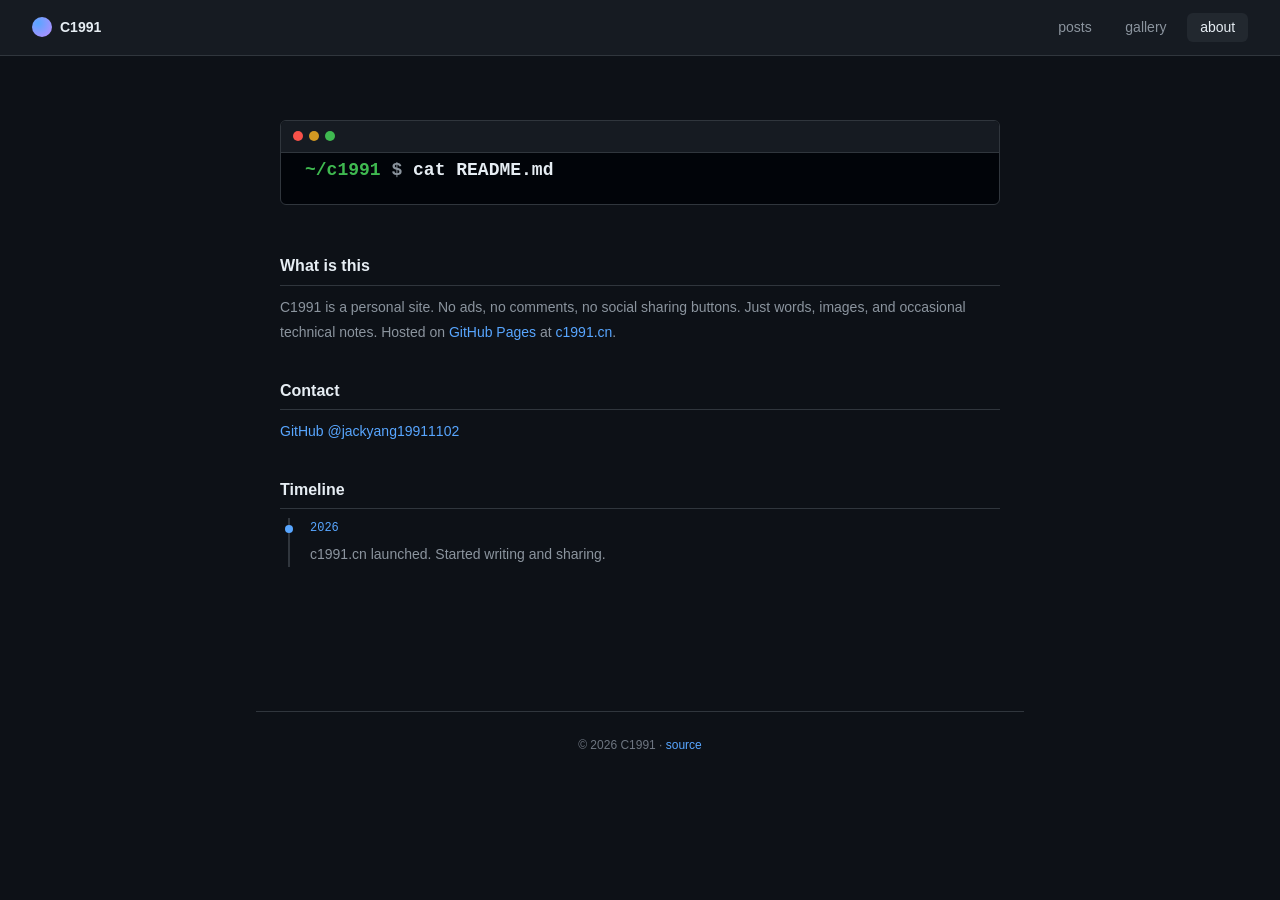
==== about.html @ 1f58e363 "Redesign with GitHub Primer dark theme — terminal hero, developer aesthetic" ====
<!DOCTYPE html>
<html lang="zh-CN">
<head>
<meta charset="UTF-8">
<meta name="viewport" content="width=device-width, initial-scale=1.0">
<meta name="description" content="About C1991">
<meta name="color-scheme" content="dark">
<title>about — C1991</title>
<link rel="stylesheet" href="/css/style.css">
</head>
<body>

<nav class="nav">
  <a href="/" class="nav-brand">C1991</a>
  <ul class="nav-links">
    <li><a href="/blog.html">posts</a></li>
    <li><a href="/gallery.html">gallery</a></li>
    <li><a href="/about.html">about</a></li>
  </ul>
</nav>

<main class="container">

  <div class="terminal-hero">
    <div class="dots"><span></span><span></span><span></span></div>
    <div class="title">
      <span class="prompt">~/c1991</span>
      <span class="tilde"> $ </span>
      <span class="cmd">cat README.md</span>
    </div>
  </div>

  <section class="about-section">
    <h2>What is this</h2>
    <p>
      C1991 is a personal site. No ads, no comments, no social sharing buttons.
      Just words, images, and occasional technical notes. Hosted on
      <a href="https://github.com/jackyang19911102/c1991">GitHub Pages</a>
      at <a href="https://c1991.cn">c1991.cn</a>.
    </p>
  </section>

  <section class="about-section">
    <h2>Contact</h2>
    <p>
      <a href="https://github.com/jackyang19911102">GitHub @jackyang19911102</a>
    </p>
  </section>

  <section class="about-section">
    <h2>Timeline</h2>
    <ul class="timeline">
      <li>
        <div class="year">2026</div>
        c1991.cn launched. Started writing and sharing.
      </li>
    </ul>
  </section>

</main>

<footer class="footer">
  &copy; 2026 C1991 &middot; <a href="https://github.com/jackyang19911102/c1991">source</a>
</footer>

<script src="/js/main.js"></script>
</body>
</html>
---- css/style.css ----
/* === C1991 — GitHub Primer Dark === */

/* ---- Design Tokens ---- */
:root {
  --bg-default:    #0d1117;
  --bg-subtle:     #161b22;
  --bg-inset:      #010409;
  --border-default:#30363d;
  --border-muted:  #21262d;
  --text-primary:  #e6edf3;
  --text-secondary:#8b949e;
  --text-tertiary: #6e7681;
  --accent-blue:   #58a6ff;
  --accent-green:  #3fb950;
  --accent-orange: #d29922;
  --accent-red:    #f85149;
  --accent-purple: #bc8cff;
  --radius:        6px;
  --font-sans:     -apple-system, BlinkMacSystemFont, "Segoe UI", "Noto Sans", Helvetica, Arial, sans-serif, "Apple Color Emoji", "Segoe UI Emoji";
  --font-mono:     ui-monospace, SFMono-Regular, "SF Mono", Menlo, Consolas, "Liberation Mono", monospace;
}

/* ---- Reset ---- */
*, *::before, *::after { box-sizing: border-box; margin: 0; padding: 0; }

body {
  background: var(--bg-default);
  color: var(--text-primary);
  font-family: var(--font-sans);
  font-size: 14px;
  line-height: 1.6;
  min-height: 100vh;
}

/* ---- Navigation — GitHub header bar ---- */
.nav {
  background: var(--bg-subtle);
  border-bottom: 1px solid var(--border-default);
  display: flex;
  align-items: center;
  justify-content: space-between;
  padding: 0 2rem;
  height: 56px;
  position: sticky;
  top: 0;
  z-index: 100;
}

.nav-brand {
  display: flex;
  align-items: center;
  gap: 0.5rem;
  font-size: 14px;
  font-weight: 600;
  color: var(--text-primary);
  text-decoration: none;
}

.nav-brand::before {
  content: '';
  width: 20px; height: 20px;
  border-radius: 50%;
  background: radial-gradient(circle at 30% 30%, var(--accent-blue), var(--accent-purple));
}

.nav-links {
  display: flex;
  gap: 0.5rem;
  list-style: none;
}

.nav-links a {
  font-size: 14px;
  font-weight: 500;
  color: var(--text-secondary);
  text-decoration: none;
  padding: 0.4rem 0.8rem;
  border-radius: var(--radius);
  transition: background 0.15s, color 0.15s;
}

.nav-links a:hover {
  background: rgba(177,186,196,0.12);
  color: var(--text-primary);
}

.nav-links a.active {
  color: var(--text-primary);
  background: rgba(177,186,196,0.08);
}

/* ---- Layout ---- */
.container {
  max-width: 768px;
  margin: 0 auto;
  padding: 2rem 1.5rem 4rem;
}

/* ---- Terminal Hero ---- */
.terminal-hero {
  background: var(--bg-inset);
  border: 1px solid var(--border-default);
  border-radius: var(--radius);
  padding: 1.5rem 1.5rem 1.2rem;
  margin: 2rem 0 3rem;
  font-family: var(--font-mono);
  font-size: 13px;
  line-height: 1.7;
  position: relative;
  overflow: hidden;
}

.terminal-hero::before {
  content: '';
  position: absolute;
  top: 0; left: 0; right: 0;
  height: 32px;
  background: var(--bg-subtle);
  border-bottom: 1px solid var(--border-default);
  padding: 0 0.75rem;
}

.terminal-hero .dots {
  position: absolute;
  top: 10px; left: 0.75rem;
  display: flex; gap: 6px;
}

.terminal-hero .dots span {
  width: 10px; height: 10px;
  border-radius: 50%;
}

.terminal-hero .dots span:nth-child(1) { background: #f85149; }
.terminal-hero .dots span:nth-child(2) { background: #d29922; }
.terminal-hero .dots span:nth-child(3) { background: #3fb950; }

.terminal-hero .title {
  font-size: 18px;
  font-weight: 600;
  color: var(--accent-blue);
  margin-top: 0.6rem;
}

.terminal-hero .prompt { color: var(--accent-green); }
.terminal-hero .tilde  { color: var(--text-secondary); }
.terminal-hero .cmd    { color: var(--text-primary); }

.terminal-hero--compact { margin-bottom: 1.5rem; }

.terminal-hero .subtitle {
  color: var(--text-secondary);
  margin-top: 0.5rem;
  font-size: 13px;
}

/* ---- Section ---- */
.section-title {
  font-size: 16px;
  font-weight: 600;
  color: var(--text-primary);
  margin: 0 0 1rem;
  padding-bottom: 0.5rem;
  border-bottom: 1px solid var(--border-default);
}

/* ---- Post Cards ---- */
.post-card {
  display: block;
  padding: 1rem;
  margin-bottom: 0.5rem;
  border: 1px solid var(--border-default);
  border-radius: var(--radius);
  text-decoration: none;
  color: var(--text-primary);
  background: var(--bg-subtle);
  transition: border-color 0.15s, background 0.15s;
}

.post-card:hover {
  border-color: var(--accent-blue);
  background: #1c2129;
}

.post-card .date {
  font-size: 12px;
  color: var(--text-tertiary);
  margin-bottom: 0.25rem;
  font-family: var(--font-mono);
}

.post-card .post-title {
  font-size: 15px;
  font-weight: 600;
  margin-bottom: 0.3rem;
}

.post-card:hover .post-title {
  color: var(--accent-blue);
}

.post-card .excerpt {
  font-size: 13px;
  color: var(--text-secondary);
  line-height: 1.6;
}

/* ---- Tags ---- */
.tags {
  display: flex; gap: 0.35rem; flex-wrap: wrap; margin-top: 0.5rem;
}

.tag {
  font-size: 11px;
  font-weight: 500;
  padding: 0.1rem 0.55rem;
  border-radius: 2em;
  color: var(--accent-blue);
  background: rgba(56,139,253,0.15);
  border: 1px solid rgba(56,139,253,0.4);
  font-family: var(--font-mono);
}

/* ---- Blog Post Detail ---- */
.post-detail header {
  margin-bottom: 2rem;
  padding-bottom: 1.5rem;
  border-bottom: 1px solid var(--border-default);
}

.post-detail h1 {
  font-size: 2rem;
  font-weight: 600;
  line-height: 1.3;
  margin-bottom: 0.5rem;
}

.post-detail .meta {
  font-size: 13px;
  color: var(--text-tertiary);
  font-family: var(--font-mono);
}

.post-detail .content {
  font-size: 15px;
  line-height: 1.85;
}

.post-detail .content h2 {
  font-size: 1.35rem;
  font-weight: 600;
  margin: 2rem 0 0.6rem;
  padding-bottom: 0.35rem;
  border-bottom: 1px solid var(--border-muted);
}

.post-detail .content h3 {
  font-size: 1.1rem;
  font-weight: 600;
  margin: 1.6rem 0 0.5rem;
}

.post-detail .content p {
  margin-bottom: 0.75rem;
}

.post-detail .content img {
  max-width: 100%;
  border-radius: var(--radius);
  border: 1px solid var(--border-default);
  margin: 1.5rem 0;
}

.post-detail .content blockquote {
  border-left: 3px solid var(--accent-blue);
  margin: 1rem 0;
  padding: 0.3rem 0 0.3rem 1rem;
  color: var(--text-secondary);
}

.post-detail .content code {
  background: var(--bg-subtle);
  border: 1px solid var(--border-default);
  padding: 0.15rem 0.4rem;
  border-radius: 4px;
  font-size: 0.88em;
  font-family: var(--font-mono);
}

.post-detail .content pre {
  background: var(--bg-inset);
  border: 1px solid var(--border-default);
  padding: 1rem;
  border-radius: var(--radius);
  overflow-x: auto;
  margin: 1rem 0;
  line-height: 1.55;
}

.post-detail .content pre code {
  background: none;
  border: none;
  padding: 0;
}

.post-detail .content a {
  color: var(--accent-blue);
  text-decoration: none;
}

.post-detail .content a:hover {
  text-decoration: underline;
}

.post-detail .content ul,
.post-detail .content ol {
  margin: 0.5rem 0 0.75rem 1.5rem;
}

.post-detail .content li {
  margin-bottom: 0.25rem;
}

.post-detail .content hr {
  border: none;
  border-top: 1px solid var(--border-default);
  margin: 2rem 0;
}

/* ---- Gallery ---- */
.gallery-grid {
  display: grid;
  grid-template-columns: repeat(auto-fill, minmax(220px, 1fr));
  gap: 0.75rem;
}

.gallery-grid img {
  width: 100%;
  aspect-ratio: 4/3;
  object-fit: cover;
  border-radius: var(--radius);
  border: 1px solid var(--border-default);
  cursor: pointer;
  transition: border-color 0.15s, transform 0.15s;
  background: var(--bg-subtle);
}

.gallery-grid img:hover {
  border-color: var(--accent-blue);
  transform: translateY(-2px);
}

/* ---- Lightbox ---- */
.lightbox {
  display: none;
  position: fixed;
  inset: 0;
  background: rgba(1,4,9,0.94);
  z-index: 1000;
  align-items: center;
  justify-content: center;
}

.lightbox.open { display: flex; }

.lightbox img {
  max-width: 90vw;
  max-height: 90vh;
  border-radius: var(--radius);
}

.lightbox .close {
  position: absolute;
  top: 1.5rem;
  right: 2rem;
  width: 36px; height: 36px;
  display: flex; align-items: center; justify-content: center;
  color: var(--text-secondary);
  font-size: 1.5rem;
  cursor: pointer;
  background: var(--bg-subtle);
  border: 1px solid var(--border-default);
  border-radius: var(--radius);
  transition: color 0.15s;
}

.lightbox .close:hover { color: var(--text-primary); }

/* ---- About Page ---- */
.about-section {
  margin-bottom: 2rem;
}

.about-section h2 {
  font-size: 16px;
  font-weight: 600;
  margin-bottom: 0.6rem;
  padding-bottom: 0.35rem;
  border-bottom: 1px solid var(--border-default);
}

.about-section p,
.about-section li {
  color: var(--text-secondary);
  line-height: 1.8;
  font-size: 14px;
}

.about-section a {
  color: var(--accent-blue);
  text-decoration: none;
}

.about-section a:hover {
  text-decoration: underline;
}

.timeline {
  list-style: none;
  padding-left: 0;
}

.timeline li {
  padding-left: 1.25rem;
  border-left: 2px solid var(--border-default);
  margin-left: 0.5rem;
  padding-bottom: 1.25rem;
  position: relative;
}

.timeline li:last-child { padding-bottom: 0; }

.timeline li::before {
  content: '';
  position: absolute;
  left: -5px;
  top: 0.4rem;
  width: 8px; height: 8px;
  background: var(--accent-blue);
  border-radius: 50%;
}

.timeline .year {
  font-size: 12px;
  color: var(--accent-blue);
  margin-bottom: 0.15rem;
  font-family: var(--font-mono);
}

/* ---- Footer ---- */
.footer {
  text-align: center;
  padding: 1.5rem 1.5rem 2.5rem;
  font-size: 12px;
  color: var(--text-tertiary);
  border-top: 1px solid var(--border-default);
  max-width: 768px;
  margin: 3rem auto 0;
}

.footer a { color: var(--accent-blue); text-decoration: none; }
.footer a:hover { text-decoration: underline; }

/* ---- Empty State ---- */
.empty-state {
  text-align: center;
  padding: 3rem 1rem;
  color: var(--text-tertiary);
  background: var(--bg-subtle);
  border: 1px dashed var(--border-default);
  border-radius: var(--radius);
  font-size: 14px;
}

/* ---- Back Link ---- */
.back-link {
  display: inline-flex;
  align-items: center;
  gap: 0.3rem;
  color: var(--accent-blue);
  text-decoration: none;
  font-size: 13px;
  margin-bottom: 1.5rem;
  transition: color 0.15s;
}

.back-link:hover { color: var(--text-primary); }

/* ---- Keyboard focus ---- */
a:focus-visible, button:focus-visible {
  outline: 2px solid var(--accent-blue);
  outline-offset: 2px;
}

/* ---- Reduced motion ---- */
@media (prefers-reduced-motion: reduce) {
  *, *::before, *::after {
    animation-duration: 0.01ms !important;
    transition-duration: 0.01ms !important;
  }
}

/* ---- Responsive ---- */
@media (max-width: 600px) {
  .nav {
    padding: 0 1rem;
  }
  .terminal-hero .title {
    font-size: 15px;
  }
  .post-detail h1 {
    font-size: 1.4rem;
  }
  .gallery-grid {
    grid-template-columns: repeat(2, 1fr);
  }
}
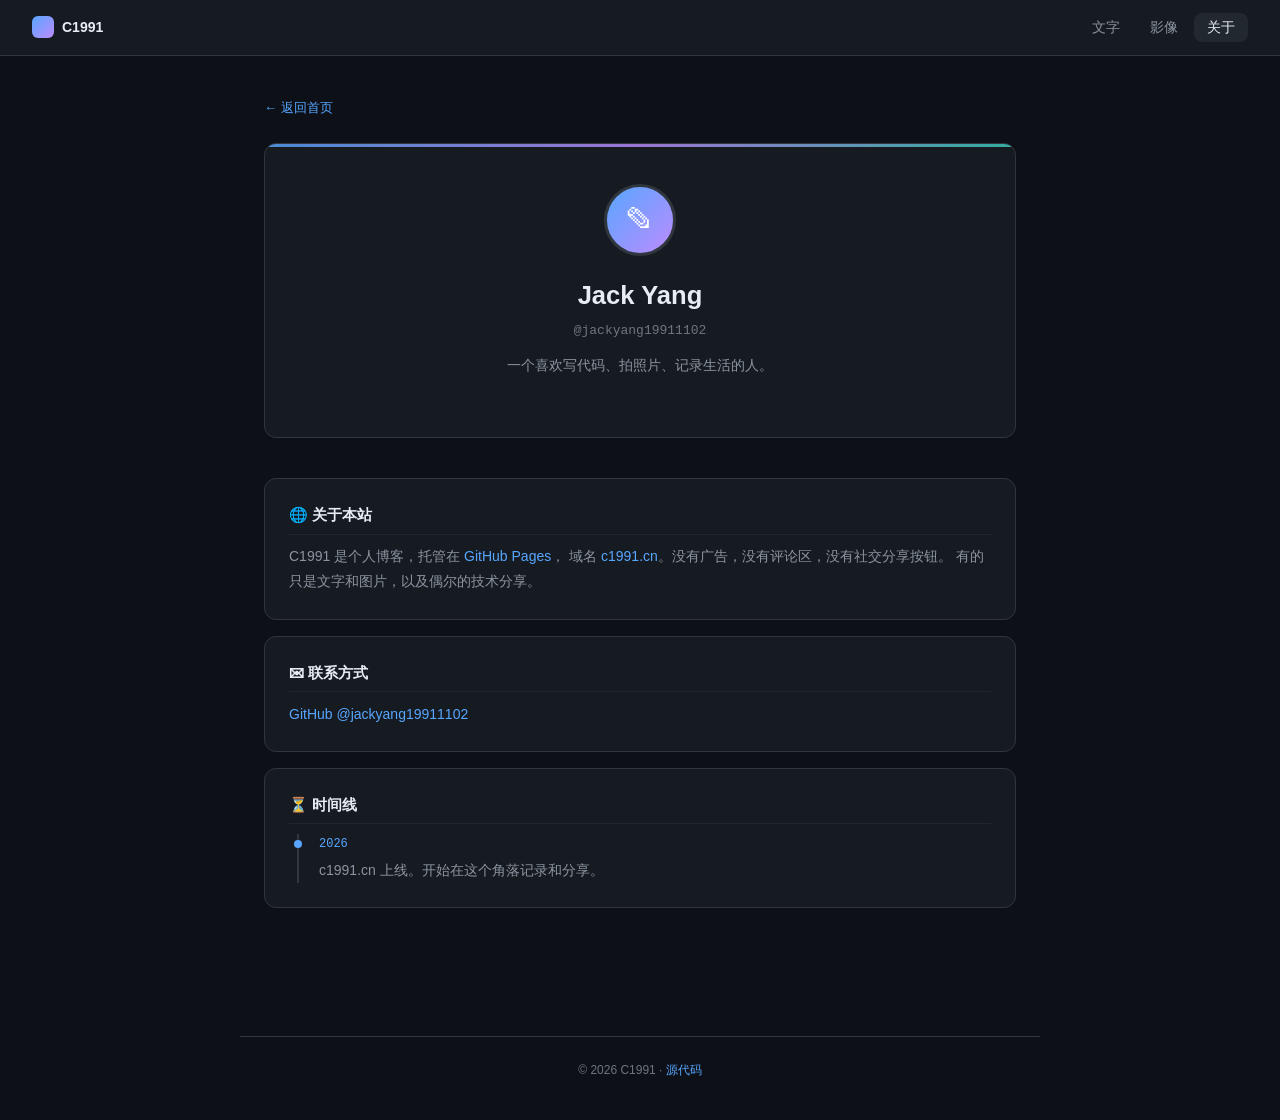
==== commit 07cf98d6: "Redesign homepage with card layout, glow effects, Chinese content" ====
--- a/about.html
+++ b/about.html
@@ -3,9 +3,9 @@
 <head>
 <meta charset="UTF-8">
 <meta name="viewport" content="width=device-width, initial-scale=1.0">
-<meta name="description" content="About C1991">
+<meta name="description" content="关于 C1991 和站长">
 <meta name="color-scheme" content="dark">
-<title>about — C1991</title>
+<title>关于 — C1991</title>
 <link rel="stylesheet" href="/css/style.css">
 </head>
 <body>
@@ -13,54 +13,59 @@
 <nav class="nav">
   <a href="/" class="nav-brand">C1991</a>
   <ul class="nav-links">
-    <li><a href="/blog.html">posts</a></li>
-    <li><a href="/gallery.html">gallery</a></li>
-    <li><a href="/about.html">about</a></li>
+    <li><a href="/blog.html">文字</a></li>
+    <li><a href="/gallery.html">影像</a></li>
+    <li><a href="/about.html">关于</a></li>
   </ul>
 </nav>
 
 <main class="container">
 
-  <div class="terminal-hero">
-    <div class="dots"><span></span><span></span><span></span></div>
-    <div class="title">
-      <span class="prompt">~/c1991</span>
-      <span class="tilde"> $ </span>
-      <span class="cmd">cat README.md</span>
-    </div>
+  <a href="/" class="back-link">← 返回首页</a>
+
+  <!-- Profile -->
+  <div class="profile-card">
+    <div class="profile-avatar">&#9998;</div>
+    <h1>Jack Yang</h1>
+    <div class="handle">@jackyang19911102</div>
+    <p class="bio">
+      一个喜欢写代码、拍照片、记录生活的人。
+    </p>
   </div>
 
-  <section class="about-section">
-    <h2>What is this</h2>
+  <!-- About site -->
+  <div class="about-card">
+    <h2>&#127760; 关于本站</h2>
     <p>
-      C1991 is a personal site. No ads, no comments, no social sharing buttons.
-      Just words, images, and occasional technical notes. Hosted on
-      <a href="https://github.com/jackyang19911102/c1991">GitHub Pages</a>
-      at <a href="https://c1991.cn">c1991.cn</a>.
+      C1991 是个人博客，托管在 <a href="https://github.com/jackyang19911102/c1991">GitHub Pages</a>，
+      域名 <a href="https://c1991.cn">c1991.cn</a>。没有广告，没有评论区，没有社交分享按钮。
+      有的只是文字和图片，以及偶尔的技术分享。
     </p>
-  </section>
+  </div>
 
-  <section class="about-section">
-    <h2>Contact</h2>
+  <!-- Contact -->
+  <div class="about-card">
+    <h2>&#9993; 联系方式</h2>
     <p>
       <a href="https://github.com/jackyang19911102">GitHub @jackyang19911102</a>
     </p>
-  </section>
+  </div>
 
-  <section class="about-section">
-    <h2>Timeline</h2>
+  <!-- Timeline -->
+  <div class="about-card">
+    <h2>&#9203; 时间线</h2>
     <ul class="timeline">
       <li>
         <div class="year">2026</div>
-        c1991.cn launched. Started writing and sharing.
+        c1991.cn 上线。开始在这个角落记录和分享。
       </li>
     </ul>
-  </section>
+  </div>
 
 </main>
 
 <footer class="footer">
-  &copy; 2026 C1991 &middot; <a href="https://github.com/jackyang19911102/c1991">source</a>
+  &copy; 2026 C1991 &middot; <a href="https://github.com/jackyang19911102/c1991">源代码</a>
 </footer>
 
 <script src="/js/main.js"></script>
--- a/css/style.css
+++ b/css/style.css
@@ -1,10 +1,10 @@
-/* === C1991 — GitHub Primer Dark === */
+/* === C1991 — GitHub Dark + Card Design === */
 
 /* ---- Design Tokens ---- */
 :root {
   --bg-default:    #0d1117;
   --bg-subtle:     #161b22;
-  --bg-inset:      #010409;
+  --bg-elevated:   #1c2129;
   --border-default:#30363d;
   --border-muted:  #21262d;
   --text-primary:  #e6edf3;
@@ -15,9 +15,11 @@
   --accent-orange: #d29922;
   --accent-red:    #f85149;
   --accent-purple: #bc8cff;
-  --radius:        6px;
-  --font-sans:     -apple-system, BlinkMacSystemFont, "Segoe UI", "Noto Sans", Helvetica, Arial, sans-serif, "Apple Color Emoji", "Segoe UI Emoji";
-  --font-mono:     ui-monospace, SFMono-Regular, "SF Mono", Menlo, Consolas, "Liberation Mono", monospace;
+  --accent-cyan:   #39d2c0;
+  --radius:        8px;
+  --radius-lg:     12px;
+  --font-sans:     -apple-system, BlinkMacSystemFont, "Segoe UI", "Noto Sans", Helvetica, Arial, sans-serif;
+  --font-mono:     ui-monospace, SFMono-Regular, "SF Mono", Menlo, Consolas, monospace;
 }
 
 /* ---- Reset ---- */
@@ -32,7 +34,7 @@
   min-height: 100vh;
 }
 
-/* ---- Navigation — GitHub header bar ---- */
+/* ---- Navigation ---- */
 .nav {
   background: var(--bg-subtle);
   border-bottom: 1px solid var(--border-default);
@@ -44,6 +46,8 @@
   position: sticky;
   top: 0;
   z-index: 100;
+  -webkit-backdrop-filter: blur(12px);
+  backdrop-filter: blur(12px);
 }
 
 .nav-brand {
@@ -58,14 +62,14 @@
 
 .nav-brand::before {
   content: '';
-  width: 20px; height: 20px;
-  border-radius: 50%;
-  background: radial-gradient(circle at 30% 30%, var(--accent-blue), var(--accent-purple));
+  width: 22px; height: 22px;
+  border-radius: 6px;
+  background: linear-gradient(135deg, var(--accent-blue), var(--accent-purple));
 }
 
 .nav-links {
   display: flex;
-  gap: 0.5rem;
+  gap: 0.25rem;
   list-style: none;
 }
 
@@ -91,108 +95,254 @@
 
 /* ---- Layout ---- */
 .container {
-  max-width: 768px;
+  max-width: 800px;
   margin: 0 auto;
-  padding: 2rem 1.5rem 4rem;
-}
-
-/* ---- Terminal Hero ---- */
-.terminal-hero {
-  background: var(--bg-inset);
-  border: 1px solid var(--border-default);
-  border-radius: var(--radius);
-  padding: 1.5rem 1.5rem 1.2rem;
-  margin: 2rem 0 3rem;
-  font-family: var(--font-mono);
-  font-size: 13px;
-  line-height: 1.7;
+  padding: 2.5rem 1.5rem 4rem;
+}
+
+/* ================================================
+   HOMEPAGE — Card-Centric Layout
+   ================================================ */
+
+/* ---- Profile Hero Card ---- */
+.profile-card {
   position: relative;
+  background: var(--bg-subtle);
+  border: 1px solid var(--border-default);
+  border-radius: var(--radius-lg);
+  padding: 2.5rem 2rem;
+  margin-bottom: 2.5rem;
+  text-align: center;
   overflow: hidden;
-}
-
-.terminal-hero::before {
+  transition: border-color 0.3s, box-shadow 0.3s;
+}
+
+.profile-card::before {
   content: '';
   position: absolute;
   top: 0; left: 0; right: 0;
-  height: 32px;
-  background: var(--bg-subtle);
-  border-bottom: 1px solid var(--border-default);
-  padding: 0 0.75rem;
-}
-
-.terminal-hero .dots {
+  height: 3px;
+  background: linear-gradient(90deg, var(--accent-blue), var(--accent-purple), var(--accent-cyan));
+  opacity: 0.8;
+}
+
+.profile-card:hover {
+  border-color: var(--accent-blue);
+  box-shadow:
+    0 0 20px rgba(88,166,255,0.08),
+    0 8px 32px rgba(0,0,0,0.3);
+}
+
+.profile-avatar {
+  width: 72px; height: 72px;
+  border-radius: 50%;
+  background: linear-gradient(135deg, var(--accent-blue), var(--accent-purple));
+  margin: 0 auto 1.2rem;
+  display: flex;
+  align-items: center;
+  justify-content: center;
+  font-size: 28px;
+  color: #fff;
+  border: 3px solid var(--border-default);
+  transition: border-color 0.3s, box-shadow 0.3s;
+}
+
+.profile-card:hover .profile-avatar {
+  border-color: var(--accent-blue);
+  box-shadow: 0 0 24px rgba(88,166,255,0.2);
+}
+
+.profile-card h1 {
+  font-size: 1.6rem;
+  font-weight: 600;
+  margin-bottom: 0.3rem;
+}
+
+.profile-card .handle {
+  font-family: var(--font-mono);
+  font-size: 13px;
+  color: var(--text-tertiary);
+  margin-bottom: 0.8rem;
+}
+
+.profile-card .bio {
+  font-size: 14px;
+  color: var(--text-secondary);
+  max-width: 480px;
+  margin: 0 auto 1.2rem;
+  line-height: 1.7;
+}
+
+.profile-card .status-row {
+  display: flex;
+  justify-content: center;
+  gap: 1.5rem;
+  flex-wrap: wrap;
+}
+
+.profile-card .stat {
+  text-align: center;
+}
+
+.profile-card .stat .num {
+  font-size: 1.2rem;
+  font-weight: 700;
+  font-family: var(--font-mono);
+  color: var(--text-primary);
+}
+
+.profile-card .stat .label {
+  font-size: 11px;
+  color: var(--text-tertiary);
+  margin-top: 0.1rem;
+}
+
+/* ---- Feature Card Grid ---- */
+.feature-grid {
+  display: grid;
+  grid-template-columns: repeat(auto-fit, minmax(170px, 1fr));
+  gap: 0.75rem;
+  margin-bottom: 2.5rem;
+}
+
+.feature-card {
+  position: relative;
+  display: flex;
+  flex-direction: column;
+  align-items: center;
+  gap: 0.6rem;
+  padding: 1.5rem 1rem;
+  background: var(--bg-subtle);
+  border: 1px solid var(--border-default);
+  border-radius: var(--radius-lg);
+  text-decoration: none;
+  color: var(--text-primary);
+  transition: all 0.25s cubic-bezier(0.3, 0, 0.3, 1);
+  overflow: hidden;
+}
+
+.feature-card::after {
+  content: '';
   position: absolute;
-  top: 10px; left: 0.75rem;
-  display: flex; gap: 6px;
-}
-
-.terminal-hero .dots span {
-  width: 10px; height: 10px;
-  border-radius: 50%;
-}
-
-.terminal-hero .dots span:nth-child(1) { background: #f85149; }
-.terminal-hero .dots span:nth-child(2) { background: #d29922; }
-.terminal-hero .dots span:nth-child(3) { background: #3fb950; }
-
-.terminal-hero .title {
-  font-size: 18px;
-  font-weight: 600;
-  color: var(--accent-blue);
-  margin-top: 0.6rem;
-}
-
-.terminal-hero .prompt { color: var(--accent-green); }
-.terminal-hero .tilde  { color: var(--text-secondary); }
-.terminal-hero .cmd    { color: var(--text-primary); }
-
-.terminal-hero--compact { margin-bottom: 1.5rem; }
-
-.terminal-hero .subtitle {
-  color: var(--text-secondary);
-  margin-top: 0.5rem;
-  font-size: 13px;
-}
-
-/* ---- Section ---- */
+  inset: 0;
+  border-radius: inherit;
+  opacity: 0;
+  transition: opacity 0.25s;
+  pointer-events: none;
+}
+
+.feature-card:hover {
+  transform: translateY(-4px);
+  border-color: var(--accent-blue);
+  box-shadow:
+    0 0 28px rgba(88,166,255,0.1),
+    0 12px 40px rgba(0,0,0,0.4);
+}
+
+.feature-card:active {
+  transform: translateY(-1px);
+}
+
+.feature-card .icon {
+  font-size: 28px;
+  transition: transform 0.25s;
+}
+
+.feature-card:hover .icon {
+  transform: scale(1.15);
+}
+
+.feature-card .label {
+  font-size: 14px;
+  font-weight: 600;
+}
+
+.feature-card .desc {
+  font-size: 12px;
+  color: var(--text-tertiary);
+  text-align: center;
+  line-height: 1.5;
+}
+
+/* Feature card accent stripes */
+.feature-card--blue:hover  { border-color: var(--accent-blue);   box-shadow: 0 0 28px rgba(88,166,255,0.12), 0 12px 40px rgba(0,0,0,0.4); }
+.feature-card--green:hover { border-color: var(--accent-green);  box-shadow: 0 0 28px rgba(63,185,80,0.12), 0 12px 40px rgba(0,0,0,0.4); }
+.feature-card--purple:hover { border-color: var(--accent-purple); box-shadow: 0 0 28px rgba(188,140,255,0.12), 0 12px 40px rgba(0,0,0,0.4); }
+.feature-card--orange:hover { border-color: var(--accent-orange); box-shadow: 0 0 28px rgba(210,153,34,0.12), 0 12px 40px rgba(0,0,0,0.4); }
+
+.feature-card--blue .icon  { filter: drop-shadow(0 0 6px rgba(88,166,255,0.3)); }
+.feature-card--green .icon { filter: drop-shadow(0 0 6px rgba(63,185,80,0.3)); }
+.feature-card--purple .icon { filter: drop-shadow(0 0 6px rgba(188,140,255,0.3)); }
+.feature-card--orange .icon { filter: drop-shadow(0 0 6px rgba(210,153,34,0.3)); }
+
+/* ---- Section Heading ---- */
 .section-title {
-  font-size: 16px;
-  font-weight: 600;
-  color: var(--text-primary);
-  margin: 0 0 1rem;
-  padding-bottom: 0.5rem;
-  border-bottom: 1px solid var(--border-default);
-}
-
-/* ---- Post Cards ---- */
+  font-size: 15px;
+  font-weight: 600;
+  color: var(--text-primary);
+  margin-bottom: 1rem;
+  display: flex;
+  align-items: center;
+  gap: 0.5rem;
+}
+
+.section-title::after {
+  content: '';
+  flex: 1;
+  height: 1px;
+  background: var(--border-default);
+}
+
+/* ---- Post Cards (enhanced) ---- */
 .post-card {
   display: block;
-  padding: 1rem;
-  margin-bottom: 0.5rem;
+  padding: 1.1rem 1.2rem;
+  margin-bottom: 0.6rem;
   border: 1px solid var(--border-default);
   border-radius: var(--radius);
   text-decoration: none;
   color: var(--text-primary);
   background: var(--bg-subtle);
-  transition: border-color 0.15s, background 0.15s;
+  transition: all 0.25s cubic-bezier(0.3, 0, 0.3, 1);
+  position: relative;
+}
+
+.post-card::before {
+  content: '';
+  position: absolute;
+  left: 0; top: 0; bottom: 0;
+  width: 3px;
+  background: linear-gradient(180deg, var(--accent-blue), var(--accent-purple));
+  border-radius: 3px 0 0 3px;
+  opacity: 0;
+  transition: opacity 0.25s;
 }
 
 .post-card:hover {
   border-color: var(--accent-blue);
-  background: #1c2129;
+  background: var(--bg-elevated);
+  transform: translateX(4px);
+  box-shadow:
+    0 0 20px rgba(88,166,255,0.06),
+    0 4px 20px rgba(0,0,0,0.3);
+}
+
+.post-card:hover::before {
+  opacity: 1;
 }
 
 .post-card .date {
-  font-size: 12px;
+  font-size: 11px;
   color: var(--text-tertiary);
-  margin-bottom: 0.25rem;
+  margin-bottom: 0.2rem;
   font-family: var(--font-mono);
 }
 
 .post-card .post-title {
   font-size: 15px;
   font-weight: 600;
-  margin-bottom: 0.3rem;
+  margin-bottom: 0.25rem;
+  transition: color 0.2s;
 }
 
 .post-card:hover .post-title {
@@ -207,7 +357,7 @@
 
 /* ---- Tags ---- */
 .tags {
-  display: flex; gap: 0.35rem; flex-wrap: wrap; margin-top: 0.5rem;
+  display: flex; gap: 0.35rem; flex-wrap: wrap; margin-top: 0.45rem;
 }
 
 .tag {
@@ -216,12 +366,30 @@
   padding: 0.1rem 0.55rem;
   border-radius: 2em;
   color: var(--accent-blue);
-  background: rgba(56,139,253,0.15);
-  border: 1px solid rgba(56,139,253,0.4);
+  background: rgba(56,139,253,0.12);
+  border: 1px solid rgba(56,139,253,0.3);
   font-family: var(--font-mono);
 }
 
-/* ---- Blog Post Detail ---- */
+/* ---- View All Link ---- */
+.view-all {
+  display: inline-block;
+  margin-top: 0.5rem;
+  font-size: 13px;
+  color: var(--accent-blue);
+  text-decoration: none;
+  transition: color 0.15s;
+}
+
+.view-all:hover {
+  color: var(--text-primary);
+  text-decoration: underline;
+}
+
+/* ================================================
+   BLOG POST DETAIL
+   ================================================ */
+
 .post-detail header {
   margin-bottom: 2rem;
   padding-bottom: 1.5rem;
@@ -260,9 +428,7 @@
   margin: 1.6rem 0 0.5rem;
 }
 
-.post-detail .content p {
-  margin-bottom: 0.75rem;
-}
+.post-detail .content p { margin-bottom: 0.75rem; }
 
 .post-detail .content img {
   max-width: 100%;
@@ -288,7 +454,7 @@
 }
 
 .post-detail .content pre {
-  background: var(--bg-inset);
+  background: var(--bg-elevated);
   border: 1px solid var(--border-default);
   padding: 1rem;
   border-radius: var(--radius);
@@ -308,18 +474,14 @@
   text-decoration: none;
 }
 
-.post-detail .content a:hover {
-  text-decoration: underline;
-}
+.post-detail .content a:hover { text-decoration: underline; }
 
 .post-detail .content ul,
 .post-detail .content ol {
   margin: 0.5rem 0 0.75rem 1.5rem;
 }
 
-.post-detail .content li {
-  margin-bottom: 0.25rem;
-}
+.post-detail .content li { margin-bottom: 0.25rem; }
 
 .post-detail .content hr {
   border: none;
@@ -327,27 +489,50 @@
   margin: 2rem 0;
 }
 
-/* ---- Gallery ---- */
+/* ================================================
+   GALLERY (enhanced cards)
+   ================================================ */
+
 .gallery-grid {
   display: grid;
   grid-template-columns: repeat(auto-fill, minmax(220px, 1fr));
   gap: 0.75rem;
 }
 
-.gallery-grid img {
+.gallery-grid .photo-card {
+  position: relative;
+  border-radius: var(--radius);
+  overflow: hidden;
+  border: 1px solid var(--border-default);
+  background: var(--bg-subtle);
+  cursor: pointer;
+  transition: all 0.25s cubic-bezier(0.3, 0, 0.3, 1);
+}
+
+.gallery-grid .photo-card:hover {
+  transform: translateY(-3px);
+  border-color: var(--accent-blue);
+  box-shadow:
+    0 0 24px rgba(88,166,255,0.1),
+    0 8px 32px rgba(0,0,0,0.4);
+}
+
+.gallery-grid .photo-card img {
   width: 100%;
   aspect-ratio: 4/3;
   object-fit: cover;
-  border-radius: var(--radius);
-  border: 1px solid var(--border-default);
-  cursor: pointer;
-  transition: border-color 0.15s, transform 0.15s;
-  background: var(--bg-subtle);
-}
-
-.gallery-grid img:hover {
-  border-color: var(--accent-blue);
-  transform: translateY(-2px);
+  display: block;
+  transition: transform 0.3s;
+}
+
+.gallery-grid .photo-card:hover img {
+  transform: scale(1.05);
+}
+
+.gallery-grid .photo-card .caption {
+  padding: 0.6rem 0.75rem;
+  font-size: 12px;
+  color: var(--text-secondary);
 }
 
 /* ---- Lightbox ---- */
@@ -355,7 +540,7 @@
   display: none;
   position: fixed;
   inset: 0;
-  background: rgba(1,4,9,0.94);
+  background: rgba(1,4,9,0.95);
   z-index: 1000;
   align-items: center;
   justify-content: center;
@@ -367,53 +552,72 @@
   max-width: 90vw;
   max-height: 90vh;
   border-radius: var(--radius);
+  border: 1px solid var(--border-default);
 }
 
 .lightbox .close {
   position: absolute;
   top: 1.5rem;
   right: 2rem;
-  width: 36px; height: 36px;
-  display: flex; align-items: center; justify-content: center;
+  width: 40px; height: 40px;
+  display: flex;
+  align-items: center;
+  justify-content: center;
   color: var(--text-secondary);
   font-size: 1.5rem;
   cursor: pointer;
   background: var(--bg-subtle);
   border: 1px solid var(--border-default);
   border-radius: var(--radius);
-  transition: color 0.15s;
-}
-
-.lightbox .close:hover { color: var(--text-primary); }
-
-/* ---- About Page ---- */
-.about-section {
-  margin-bottom: 2rem;
-}
-
-.about-section h2 {
-  font-size: 16px;
+  transition: color 0.15s, border-color 0.15s;
+}
+
+.lightbox .close:hover {
+  color: var(--text-primary);
+  border-color: var(--text-secondary);
+}
+
+/* ================================================
+   ABOUT PAGE (card layout)
+   ================================================ */
+
+.about-card {
+  background: var(--bg-subtle);
+  border: 1px solid var(--border-default);
+  border-radius: var(--radius-lg);
+  padding: 1.5rem;
+  margin-bottom: 1rem;
+  transition: border-color 0.2s;
+}
+
+.about-card:hover {
+  border-color: var(--accent-blue);
+}
+
+.about-card h2 {
+  font-size: 15px;
   font-weight: 600;
   margin-bottom: 0.6rem;
-  padding-bottom: 0.35rem;
-  border-bottom: 1px solid var(--border-default);
-}
-
-.about-section p,
-.about-section li {
+  padding-bottom: 0.4rem;
+  border-bottom: 1px solid var(--border-muted);
+  display: flex;
+  align-items: center;
+  gap: 0.5rem;
+}
+
+.about-card p,
+.about-card li {
   color: var(--text-secondary);
   line-height: 1.8;
   font-size: 14px;
 }
 
-.about-section a {
+.about-card a {
   color: var(--accent-blue);
   text-decoration: none;
 }
 
-.about-section a:hover {
-  text-decoration: underline;
-}
+.about-card a:hover { text-decoration: underline; }
 
 .timeline {
   list-style: none;
@@ -426,6 +630,11 @@
   margin-left: 0.5rem;
   padding-bottom: 1.25rem;
   position: relative;
+  transition: border-color 0.2s;
+}
+
+.timeline li:hover {
+  border-left-color: var(--accent-blue);
 }
 
 .timeline li:last-child { padding-bottom: 0; }
@@ -438,6 +647,11 @@
   width: 8px; height: 8px;
   background: var(--accent-blue);
   border-radius: 50%;
+  transition: box-shadow 0.2s;
+}
+
+.timeline li:hover::before {
+  box-shadow: 0 0 10px rgba(88,166,255,0.5);
 }
 
 .timeline .year {
@@ -454,7 +668,7 @@
   font-size: 12px;
   color: var(--text-tertiary);
   border-top: 1px solid var(--border-default);
-  max-width: 768px;
+  max-width: 800px;
   margin: 3rem auto 0;
 }
 
@@ -502,16 +716,10 @@
 
 /* ---- Responsive ---- */
 @media (max-width: 600px) {
-  .nav {
-    padding: 0 1rem;
-  }
-  .terminal-hero .title {
-    font-size: 15px;
-  }
-  .post-detail h1 {
-    font-size: 1.4rem;
-  }
-  .gallery-grid {
-    grid-template-columns: repeat(2, 1fr);
-  }
-}
+  .nav { padding: 0 1rem; }
+  .profile-card { padding: 1.8rem 1.2rem; }
+  .profile-card h1 { font-size: 1.3rem; }
+  .feature-grid { grid-template-columns: repeat(2, 1fr); }
+  .post-detail h1 { font-size: 1.4rem; }
+  .gallery-grid { grid-template-columns: repeat(2, 1fr); }
+}
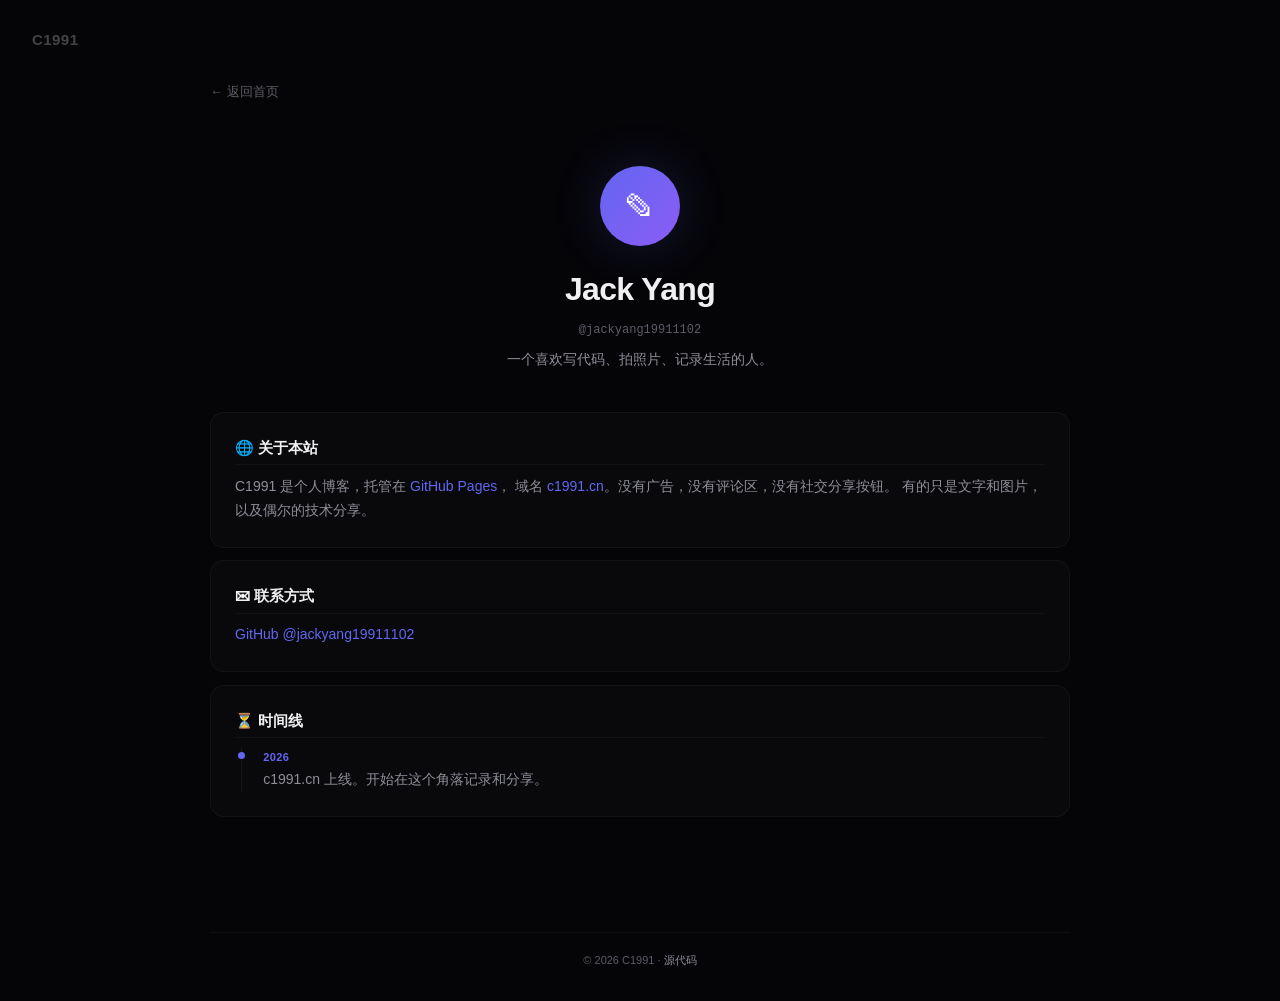
==== commit 2ccedd44: "Redesign: stacked card portal + chapter blog + hot-list gallery + particle bg - New index: 4-card de" ====
--- a/about.html
+++ b/about.html
@@ -3,71 +3,65 @@
 <head>
 <meta charset="UTF-8">
 <meta name="viewport" content="width=device-width, initial-scale=1.0">
-<meta name="description" content="关于 C1991 和站长">
+<meta name="description" content="关于 C1991 和站长 Jack Yang">
 <meta name="color-scheme" content="dark">
 <title>关于 — C1991</title>
 <link rel="stylesheet" href="/css/style.css">
 </head>
-<body>
+<body style="display:flex;flex-direction:column;min-height:100vh;align-items:stretch;">
 
-<nav class="nav">
-  <a href="/" class="nav-brand">C1991</a>
-  <ul class="nav-links">
-    <li><a href="/blog.html">文字</a></li>
-    <li><a href="/gallery.html">影像</a></li>
-    <li><a href="/about.html">关于</a></li>
-  </ul>
-</nav>
+<a href="/" class="page-brand">C1991</a>
 
-<main class="container">
+<div class="subpage" style="flex:1;">
+  <div class="subpage-container">
+    <a href="/" class="subpage-back">← 返回首页</a>
 
-  <a href="/" class="back-link">← 返回首页</a>
+    <!-- Profile -->
+    <div style="text-align:center;padding:1.5rem 0 2.5rem;">
+      <div style="width:80px;height:80px;border-radius:50%;background:linear-gradient(135deg,#6366f1,#8b5cf6);margin:0 auto 1.2rem;display:flex;align-items:center;justify-content:center;font-size:30px;color:#fff;box-shadow:0 0 50px rgba(99,102,241,0.2);">&#9998;</div>
+      <h1 style="font-size:clamp(1.6rem,4vw,2rem);font-weight:700;letter-spacing:-0.02em;">Jack Yang</h1>
+      <p style="font-family:var(--font-mono);font-size:12px;color:var(--text-muted);margin-top:0.2rem;">@jackyang19911102</p>
+      <p style="color:var(--text-dim);max-width:420px;margin:0.6rem auto 0;line-height:1.7;font-size:14px;">
+        一个喜欢写代码、拍照片、记录生活的人。
+      </p>
+    </div>
 
-  <!-- Profile -->
-  <div class="profile-card">
-    <div class="profile-avatar">&#9998;</div>
-    <h1>Jack Yang</h1>
-    <div class="handle">@jackyang19911102</div>
-    <p class="bio">
-      一个喜欢写代码、拍照片、记录生活的人。
-    </p>
+    <!-- About Site -->
+    <div class="about-card">
+      <h3>&#127760; 关于本站</h3>
+      <p>
+        C1991 是个人博客，托管在 <a href="https://github.com/jackyang19911102/c1991">GitHub Pages</a>，
+        域名 <a href="https://c1991.cn">c1991.cn</a>。没有广告，没有评论区，没有社交分享按钮。
+        有的只是文字和图片，以及偶尔的技术分享。
+      </p>
+    </div>
+
+    <!-- Contact -->
+    <div class="about-card">
+      <h3>&#9993; 联系方式</h3>
+      <p>
+        <a href="https://github.com/jackyang19911102">GitHub @jackyang19911102</a>
+      </p>
+    </div>
+
+    <!-- Timeline -->
+    <div class="about-card">
+      <h3>&#9203; 时间线</h3>
+      <ul class="timeline">
+        <li>
+          <div class="year">2026</div>
+          c1991.cn 上线。开始在这个角落记录和分享。
+        </li>
+      </ul>
+    </div>
+
   </div>
+</div>
 
-  <!-- About site -->
-  <div class="about-card">
-    <h2>&#127760; 关于本站</h2>
-    <p>
-      C1991 是个人博客，托管在 <a href="https://github.com/jackyang19911102/c1991">GitHub Pages</a>，
-      域名 <a href="https://c1991.cn">c1991.cn</a>。没有广告，没有评论区，没有社交分享按钮。
-      有的只是文字和图片，以及偶尔的技术分享。
-    </p>
-  </div>
-
-  <!-- Contact -->
-  <div class="about-card">
-    <h2>&#9993; 联系方式</h2>
-    <p>
-      <a href="https://github.com/jackyang19911102">GitHub @jackyang19911102</a>
-    </p>
-  </div>
-
-  <!-- Timeline -->
-  <div class="about-card">
-    <h2>&#9203; 时间线</h2>
-    <ul class="timeline">
-      <li>
-        <div class="year">2026</div>
-        c1991.cn 上线。开始在这个角落记录和分享。
-      </li>
-    </ul>
-  </div>
-
-</main>
-
-<footer class="footer">
+<footer class="sub-footer">
+  <div class="footer-divider"></div>
   &copy; 2026 C1991 &middot; <a href="https://github.com/jackyang19911102/c1991">源代码</a>
 </footer>
 
-<script src="/js/main.js"></script>
 </body>
 </html>
--- a/css/style.css
+++ b/css/style.css
@@ -1,712 +1,1019 @@
-/* === C1991 — GitHub Dark + Card Design === */
+/* ============================================================
+   C1991 — Stacked Card Portal
+   No nav. Four long cards stacked like a deck.
+   Hover pulls the card out with glow + slide + scale.
+   ============================================================ */
 
 /* ---- Design Tokens ---- */
 :root {
-  --bg-default:    #0d1117;
-  --bg-subtle:     #161b22;
-  --bg-elevated:   #1c2129;
-  --border-default:#30363d;
-  --border-muted:  #21262d;
-  --text-primary:  #e6edf3;
-  --text-secondary:#8b949e;
-  --text-tertiary: #6e7681;
-  --accent-blue:   #58a6ff;
-  --accent-green:  #3fb950;
-  --accent-orange: #d29922;
-  --accent-red:    #f85149;
-  --accent-purple: #bc8cff;
-  --accent-cyan:   #39d2c0;
-  --radius:        8px;
-  --radius-lg:     12px;
-  --font-sans:     -apple-system, BlinkMacSystemFont, "Segoe UI", "Noto Sans", Helvetica, Arial, sans-serif;
-  --font-mono:     ui-monospace, SFMono-Regular, "SF Mono", Menlo, Consolas, monospace;
+  --bg:        #050508;
+  --text:      #f0f0f3;
+  --text-dim:  #8e8e98;
+  --text-muted:#5c5c66;
+
+  --card-indigo:  #6366f1;
+  --card-green:   #10b981;
+  --card-purple:  #8b5cf6;
+  --card-amber:   #f59e0b;
+
+  --card-w: 580px;
+  --card-h: 100px;
+  --stack-offset: 18px;       /* each card's base indent */
+  --pull-distance: 56px;      /* how far the card pulls out */
+  --radius: 16px;
+  --font-sans: -apple-system, BlinkMacSystemFont, "SF Pro Display", "PingFang SC", "Noto Sans SC", "Microsoft YaHei", sans-serif;
+  --font-mono: "SF Mono", ui-monospace, "JetBrains Mono", Consolas, monospace;
+  --ease-bounce: cubic-bezier(0.34, 1.56, 0.64, 1);
+  --ease-smooth: cubic-bezier(0.22, 0.61, 0.36, 1);
 }
 
 /* ---- Reset ---- */
 *, *::before, *::after { box-sizing: border-box; margin: 0; padding: 0; }
 
+html {
+  -webkit-font-smoothing: antialiased;
+  -moz-osx-font-smoothing: grayscale;
+}
+
 body {
-  background: var(--bg-default);
-  color: var(--text-primary);
+  background: var(--bg);
+  color: var(--text);
   font-family: var(--font-sans);
-  font-size: 14px;
-  line-height: 1.6;
+  font-size: 15px;
+  line-height: 1.5;
   min-height: 100vh;
-}
-
-/* ---- Navigation ---- */
-.nav {
-  background: var(--bg-subtle);
-  border-bottom: 1px solid var(--border-default);
-  display: flex;
-  align-items: center;
-  justify-content: space-between;
+  display: flex;
+  align-items: center;
+  justify-content: center;
+  overflow-x: hidden;
+}
+
+::selection {
+  background: var(--card-indigo);
+  color: #fff;
+}
+
+/* ============================================================
+   CARD STACK CONTAINER
+   ============================================================ */
+.stack {
+  position: relative;
+  width: calc(var(--card-w) + var(--pull-distance) + 20px);
+  height: calc(var(--card-h) * 4 + var(--stack-offset) * 3 + 40px);
+  display: flex;
+  flex-direction: column;
+  align-items: flex-start;
+  justify-content: center;
+}
+
+/* ============================================================
+   SINGLE CARD
+   ============================================================ */
+.card {
+  position: absolute;
+  left: 0;
+  width: var(--card-w);
+  height: var(--card-h);
+  display: flex;
+  align-items: center;
   padding: 0 2rem;
-  height: 56px;
-  position: sticky;
+  border-radius: var(--radius);
+  cursor: pointer;
+  text-decoration: none;
+  color: var(--text);
+  background: #0c0c14;
+  border: 1px solid rgba(255,255,255,0.06);
+  -webkit-user-select: none;
+  user-select: none;
+
+  /* Transition for the pull-out */
+  transition:
+    transform 0.45s var(--ease-bounce),
+    box-shadow 0.45s var(--ease-smooth),
+    border-color 0.35s var(--ease-smooth),
+    opacity 0.35s var(--ease-smooth);
+}
+
+/* ---- Stacked positions (top to bottom) ---- */
+.card:nth-child(1) {
   top: 0;
-  z-index: 100;
-  -webkit-backdrop-filter: blur(12px);
-  backdrop-filter: blur(12px);
-}
-
-.nav-brand {
+  z-index: 4;
+  transform: translateX(0) rotate(-0.6deg);
+}
+
+.card:nth-child(2) {
+  top: calc(var(--card-h) - 12px);
+  z-index: 3;
+  transform: translateX(var(--stack-offset)) rotate(-0.3deg);
+}
+
+.card:nth-child(3) {
+  top: calc(var(--card-h) * 2 - 24px);
+  z-index: 2;
+  transform: translateX(calc(var(--stack-offset) * 2)) rotate(0deg);
+}
+
+.card:nth-child(4) {
+  top: calc(var(--card-h) * 3 - 36px);
+  z-index: 1;
+  transform: translateX(calc(var(--stack-offset) * 3)) rotate(0.3deg);
+}
+
+/* ============================================================
+   CARD INNER LAYOUT
+   ============================================================ */
+.card-inner {
+  display: flex;
+  align-items: center;
+  width: 100%;
+  gap: 1.2rem;
+}
+
+.card-icon {
+  width: 48px; height: 48px;
+  border-radius: 12px;
+  display: flex;
+  align-items: center;
+  justify-content: center;
+  font-size: 22px;
+  flex-shrink: 0;
+  transition: transform 0.45s var(--ease-bounce);
+}
+
+.card-body {
+  flex: 1;
+  min-width: 0;
+}
+
+.card-title {
+  font-size: 20px;
+  font-weight: 700;
+  letter-spacing: -0.02em;
+  line-height: 1.2;
+}
+
+.card-sub {
+  font-size: 13px;
+  font-weight: 400;
+  color: var(--text-dim);
+  letter-spacing: 0.01em;
+  margin-top: 0.25rem;
+  transition: opacity 0.35s, transform 0.45s var(--ease-bounce);
+  opacity: 0.5;
+  transform: translateX(-8px);
+}
+
+/* ---- Right arrow / reveal zone ---- */
+.card-reveal {
   display: flex;
   align-items: center;
   gap: 0.5rem;
-  font-size: 14px;
-  font-weight: 600;
-  color: var(--text-primary);
-  text-decoration: none;
-}
-
-.nav-brand::before {
-  content: '';
-  width: 22px; height: 22px;
-  border-radius: 6px;
-  background: linear-gradient(135deg, var(--accent-blue), var(--accent-purple));
-}
-
-.nav-links {
-  display: flex;
-  gap: 0.25rem;
-  list-style: none;
-}
-
-.nav-links a {
-  font-size: 14px;
-  font-weight: 500;
-  color: var(--text-secondary);
-  text-decoration: none;
-  padding: 0.4rem 0.8rem;
-  border-radius: var(--radius);
-  transition: background 0.15s, color 0.15s;
-}
-
-.nav-links a:hover {
-  background: rgba(177,186,196,0.12);
-  color: var(--text-primary);
-}
-
-.nav-links a.active {
-  color: var(--text-primary);
-  background: rgba(177,186,196,0.08);
-}
-
-/* ---- Layout ---- */
-.container {
-  max-width: 800px;
-  margin: 0 auto;
-  padding: 2.5rem 1.5rem 4rem;
-}
-
-/* ================================================
-   HOMEPAGE — Card-Centric Layout
-   ================================================ */
-
-/* ---- Profile Hero Card ---- */
-.profile-card {
-  position: relative;
-  background: var(--bg-subtle);
-  border: 1px solid var(--border-default);
-  border-radius: var(--radius-lg);
-  padding: 2.5rem 2rem;
-  margin-bottom: 2.5rem;
-  text-align: center;
-  overflow: hidden;
-  transition: border-color 0.3s, box-shadow 0.3s;
-}
-
-.profile-card::before {
+  flex-shrink: 0;
+  transition: opacity 0.35s, transform 0.45s var(--ease-bounce);
+  opacity: 0;
+  transform: translateX(-16px);
+}
+
+.card-reveal span {
+  font-size: 12px;
+  color: var(--text-dim);
+  white-space: nowrap;
+}
+
+.card-arrow {
+  width: 32px; height: 32px;
+  border-radius: 50%;
+  display: flex;
+  align-items: center;
+  justify-content: center;
+  font-size: 16px;
+  color: #fff;
+  transition: transform 0.45s var(--ease-bounce);
+}
+
+/* ---- Card accent bottom line ---- */
+.card::after {
   content: '';
   position: absolute;
-  top: 0; left: 0; right: 0;
-  height: 3px;
-  background: linear-gradient(90deg, var(--accent-blue), var(--accent-purple), var(--accent-cyan));
+  bottom: 0; left: 2rem; right: 2rem;
+  height: 2px;
+  border-radius: 2px;
+  opacity: 0.4;
+  transition: opacity 0.35s, left 0.45s var(--ease-smooth), right 0.45s var(--ease-smooth);
+}
+
+/* ============================================================
+   CARD COLORS
+   ============================================================ */
+
+/* Card 1 — Indigo (关于我) */
+.card--indigo .card-icon  { background: rgba(99,102,241,0.15); color: var(--card-indigo); }
+.card--indigo .card-arrow { background: var(--card-indigo); }
+.card--indigo::after { background: var(--card-indigo); }
+.card--indigo .card-title { color: #c7d2fe; }
+
+/* Card 2 — Green (文本作品) */
+.card--green .card-icon  { background: rgba(16,185,129,0.15); color: var(--card-green); }
+.card--green .card-arrow { background: var(--card-green); }
+.card--green::after { background: var(--card-green); }
+.card--green .card-title { color: #a7f3d0; }
+
+/* Card 3 — Purple (图文博客) */
+.card--purple .card-icon  { background: rgba(139,92,246,0.15); color: var(--card-purple); }
+.card--purple .card-arrow { background: var(--card-purple); }
+.card--purple::after { background: var(--card-purple); }
+.card--purple .card-title { color: #ddd6fe; }
+
+/* Card 4 — Amber (分享摘要) */
+.card--amber .card-icon  { background: rgba(245,158,11,0.15); color: var(--card-amber); }
+.card--amber .card-arrow { background: var(--card-amber); }
+.card--amber::after { background: var(--card-amber); }
+.card--amber .card-title { color: #fde68a; }
+
+/* ============================================================
+   HOVER STATE — The "Pull-Out"
+   ============================================================ */
+
+/* Pulled-out card */
+.card:hover {
+  transform: translateX(var(--pull-distance)) scale(1.03) rotate(0deg) !important;
+  z-index: 10 !important;
+  border-color: rgba(255,255,255,0.16);
+  box-shadow:
+    0 0 40px rgba(0,0,0,0.6),
+    0 20px 60px rgba(0,0,0,0.5);
+}
+
+/* Glow per card color on hover */
+.card--indigo:hover  { box-shadow: 0 0 50px rgba(99,102,241,0.2), 0 20px 60px rgba(0,0,0,0.5); border-color: rgba(99,102,241,0.35); }
+.card--green:hover   { box-shadow: 0 0 50px rgba(16,185,129,0.2), 0 20px 60px rgba(0,0,0,0.5); border-color: rgba(16,185,129,0.35); }
+.card--purple:hover  { box-shadow: 0 0 50px rgba(139,92,246,0.2), 0 20px 60px rgba(0,0,0,0.5); border-color: rgba(139,92,246,0.35); }
+.card--amber:hover   { box-shadow: 0 0 50px rgba(245,158,11,0.2), 0 20px 60px rgba(0,0,0,0.5); border-color: rgba(245,158,11,0.35); }
+
+/* Reveal content on hover */
+.card:hover .card-sub {
+  opacity: 1;
+  transform: translateX(0);
+}
+
+.card:hover .card-reveal {
+  opacity: 1;
+  transform: translateX(0);
+}
+
+.card:hover .card-icon {
+  transform: scale(1.1);
+}
+
+.card:hover .card-arrow {
+  transform: rotate(-30deg);
+}
+
+/* Bottom line expands on hover */
+.card:hover::after {
   opacity: 0.8;
-}
-
-.profile-card:hover {
-  border-color: var(--accent-blue);
-  box-shadow:
-    0 0 20px rgba(88,166,255,0.08),
-    0 8px 32px rgba(0,0,0,0.3);
-}
-
-.profile-avatar {
-  width: 72px; height: 72px;
-  border-radius: 50%;
-  background: linear-gradient(135deg, var(--accent-blue), var(--accent-purple));
-  margin: 0 auto 1.2rem;
-  display: flex;
-  align-items: center;
-  justify-content: center;
-  font-size: 28px;
-  color: #fff;
-  border: 3px solid var(--border-default);
-  transition: border-color 0.3s, box-shadow 0.3s;
-}
-
-.profile-card:hover .profile-avatar {
-  border-color: var(--accent-blue);
-  box-shadow: 0 0 24px rgba(88,166,255,0.2);
-}
-
-.profile-card h1 {
-  font-size: 1.6rem;
+  left: 1.2rem;
+  right: 1.2rem;
+}
+
+/* ---- Other cards dim when any card is hovered ---- */
+.stack:hover .card:not(:hover) {
+  opacity: 0.35;
+  transform: translateX(calc(var(--stack-offset) * 0.5)) rotate(0deg);
+}
+
+/* ============================================================
+   PAGE HEADER (corner brand — no nav!)
+   ============================================================ */
+.page-brand {
+  position: fixed;
+  top: 1.8rem;
+  left: 2rem;
+  font-size: 15px;
+  font-weight: 700;
+  letter-spacing: 0.03em;
+  color: rgba(255,255,255,0.25);
+  text-decoration: none;
+  z-index: 50;
+  transition: color 0.3s;
+}
+.page-brand:hover { color: rgba(255,255,255,0.6); }
+
+/* ============================================================
+   SUBPAGE LAYOUT (blog, gallery, about — no nav)
+   ============================================================ */
+.subpage {
+  min-height: 100vh;
+  display: flex;
+  flex-direction: column;
+  align-items: center;
+  padding: 5rem 2rem 4rem;
+}
+
+.subpage-container {
+  width: 100%;
+  max-width: 860px;
+}
+
+.subpage-back {
+  display: inline-flex;
+  align-items: center;
+  gap: 0.4rem;
+  font-size: 13px;
+  color: var(--text-muted);
+  text-decoration: none;
+  margin-bottom: 2.5rem;
+  transition: color 0.2s, gap 0.2s;
+}
+.subpage-back:hover { color: var(--text); gap: 0.7rem; }
+
+/* ---- Subpage Headings ---- */
+.subpage h1 {
+  font-size: clamp(1.8rem, 5vw, 2.4rem);
+  font-weight: 700;
+  letter-spacing: -0.03em;
+  margin-bottom: 0.5rem;
+}
+
+.subpage h2 {
+  font-size: 1.2rem;
   font-weight: 600;
-  margin-bottom: 0.3rem;
-}
-
-.profile-card .handle {
-  font-family: var(--font-mono);
-  font-size: 13px;
-  color: var(--text-tertiary);
-  margin-bottom: 0.8rem;
-}
-
-.profile-card .bio {
-  font-size: 14px;
-  color: var(--text-secondary);
-  max-width: 480px;
-  margin: 0 auto 1.2rem;
+  letter-spacing: -0.02em;
+  margin: 2rem 0 0.6rem;
+  padding-bottom: 0.4rem;
+  border-bottom: 1px solid rgba(255,255,255,0.06);
+}
+
+.subpage .lead {
+  font-size: 15px;
+  color: var(--text-dim);
+  margin-bottom: 2rem;
   line-height: 1.7;
 }
 
-.profile-card .status-row {
-  display: flex;
-  justify-content: center;
-  gap: 1.5rem;
-  flex-wrap: wrap;
-}
-
-.profile-card .stat {
-  text-align: center;
-}
-
-.profile-card .stat .num {
-  font-size: 1.2rem;
-  font-weight: 700;
-  font-family: var(--font-mono);
-  color: var(--text-primary);
-}
-
-.profile-card .stat .label {
+/* ---- Post List Cards (blog listing) ---- */
+.post-list-card {
+  display: flex;
+  gap: 1.2rem;
+  padding: 1.2rem 1.4rem;
+  margin-bottom: 0.6rem;
+  background: rgba(255,255,255,0.025);
+  border: 1px solid rgba(255,255,255,0.05);
+  border-radius: 14px;
+  text-decoration: none;
+  color: var(--text);
+  transition: all 0.3s var(--ease-smooth);
+  align-items: center;
+}
+
+.post-list-card:hover {
+  background: rgba(255,255,255,0.05);
+  border-color: rgba(255,255,255,0.12);
+  transform: translateX(4px);
+}
+
+.post-list-card .thumb {
+  width: 100px; height: 66px;
+  border-radius: 8px;
+  object-fit: cover;
+  flex-shrink: 0;
+  background: rgba(255,255,255,0.03);
+}
+
+.post-list-card .info { flex: 1; min-width: 0; }
+
+.post-list-card .info .date {
   font-size: 11px;
-  color: var(--text-tertiary);
-  margin-top: 0.1rem;
-}
-
-/* ---- Feature Card Grid ---- */
-.feature-grid {
-  display: grid;
-  grid-template-columns: repeat(auto-fit, minmax(170px, 1fr));
-  gap: 0.75rem;
-  margin-bottom: 2.5rem;
-}
-
-.feature-card {
-  position: relative;
-  display: flex;
-  flex-direction: column;
-  align-items: center;
-  gap: 0.6rem;
-  padding: 1.5rem 1rem;
-  background: var(--bg-subtle);
-  border: 1px solid var(--border-default);
-  border-radius: var(--radius-lg);
-  text-decoration: none;
-  color: var(--text-primary);
-  transition: all 0.25s cubic-bezier(0.3, 0, 0.3, 1);
-  overflow: hidden;
-}
-
-.feature-card::after {
-  content: '';
-  position: absolute;
-  inset: 0;
-  border-radius: inherit;
-  opacity: 0;
-  transition: opacity 0.25s;
-  pointer-events: none;
-}
-
-.feature-card:hover {
-  transform: translateY(-4px);
-  border-color: var(--accent-blue);
-  box-shadow:
-    0 0 28px rgba(88,166,255,0.1),
-    0 12px 40px rgba(0,0,0,0.4);
-}
-
-.feature-card:active {
-  transform: translateY(-1px);
-}
-
-.feature-card .icon {
-  font-size: 28px;
-  transition: transform 0.25s;
-}
-
-.feature-card:hover .icon {
-  transform: scale(1.15);
-}
-
-.feature-card .label {
-  font-size: 14px;
-  font-weight: 600;
-}
-
-.feature-card .desc {
-  font-size: 12px;
-  color: var(--text-tertiary);
-  text-align: center;
-  line-height: 1.5;
-}
-
-/* Feature card accent stripes */
-.feature-card--blue:hover  { border-color: var(--accent-blue);   box-shadow: 0 0 28px rgba(88,166,255,0.12), 0 12px 40px rgba(0,0,0,0.4); }
-.feature-card--green:hover { border-color: var(--accent-green);  box-shadow: 0 0 28px rgba(63,185,80,0.12), 0 12px 40px rgba(0,0,0,0.4); }
-.feature-card--purple:hover { border-color: var(--accent-purple); box-shadow: 0 0 28px rgba(188,140,255,0.12), 0 12px 40px rgba(0,0,0,0.4); }
-.feature-card--orange:hover { border-color: var(--accent-orange); box-shadow: 0 0 28px rgba(210,153,34,0.12), 0 12px 40px rgba(0,0,0,0.4); }
-
-.feature-card--blue .icon  { filter: drop-shadow(0 0 6px rgba(88,166,255,0.3)); }
-.feature-card--green .icon { filter: drop-shadow(0 0 6px rgba(63,185,80,0.3)); }
-.feature-card--purple .icon { filter: drop-shadow(0 0 6px rgba(188,140,255,0.3)); }
-.feature-card--orange .icon { filter: drop-shadow(0 0 6px rgba(210,153,34,0.3)); }
-
-/* ---- Section Heading ---- */
-.section-title {
+  color: var(--text-muted);
+  text-transform: uppercase;
+  letter-spacing: 0.04em;
+  margin-bottom: 0.15rem;
+}
+
+.post-list-card .info .title {
   font-size: 15px;
   font-weight: 600;
-  color: var(--text-primary);
-  margin-bottom: 1rem;
-  display: flex;
-  align-items: center;
-  gap: 0.5rem;
-}
-
-.section-title::after {
-  content: '';
-  flex: 1;
-  height: 1px;
-  background: var(--border-default);
-}
-
-/* ---- Post Cards (enhanced) ---- */
-.post-card {
-  display: block;
-  padding: 1.1rem 1.2rem;
-  margin-bottom: 0.6rem;
-  border: 1px solid var(--border-default);
-  border-radius: var(--radius);
-  text-decoration: none;
-  color: var(--text-primary);
-  background: var(--bg-subtle);
-  transition: all 0.25s cubic-bezier(0.3, 0, 0.3, 1);
-  position: relative;
-}
-
-.post-card::before {
-  content: '';
-  position: absolute;
-  left: 0; top: 0; bottom: 0;
-  width: 3px;
-  background: linear-gradient(180deg, var(--accent-blue), var(--accent-purple));
-  border-radius: 3px 0 0 3px;
-  opacity: 0;
-  transition: opacity 0.25s;
-}
-
-.post-card:hover {
-  border-color: var(--accent-blue);
-  background: var(--bg-elevated);
-  transform: translateX(4px);
-  box-shadow:
-    0 0 20px rgba(88,166,255,0.06),
-    0 4px 20px rgba(0,0,0,0.3);
-}
-
-.post-card:hover::before {
-  opacity: 1;
-}
-
-.post-card .date {
-  font-size: 11px;
-  color: var(--text-tertiary);
-  margin-bottom: 0.2rem;
-  font-family: var(--font-mono);
-}
-
-.post-card .post-title {
-  font-size: 15px;
-  font-weight: 600;
-  margin-bottom: 0.25rem;
+  letter-spacing: -0.02em;
+  margin-bottom: 0.15rem;
   transition: color 0.2s;
 }
 
-.post-card:hover .post-title {
-  color: var(--accent-blue);
-}
-
-.post-card .excerpt {
-  font-size: 13px;
-  color: var(--text-secondary);
-  line-height: 1.6;
-}
-
-/* ---- Tags ---- */
-.tags {
-  display: flex; gap: 0.35rem; flex-wrap: wrap; margin-top: 0.45rem;
-}
-
-.tag {
-  font-size: 11px;
-  font-weight: 500;
-  padding: 0.1rem 0.55rem;
-  border-radius: 2em;
-  color: var(--accent-blue);
-  background: rgba(56,139,253,0.12);
-  border: 1px solid rgba(56,139,253,0.3);
-  font-family: var(--font-mono);
-}
-
-/* ---- View All Link ---- */
-.view-all {
-  display: inline-block;
-  margin-top: 0.5rem;
-  font-size: 13px;
-  color: var(--accent-blue);
-  text-decoration: none;
-  transition: color 0.15s;
-}
-
-.view-all:hover {
-  color: var(--text-primary);
-  text-decoration: underline;
-}
-
-/* ================================================
-   BLOG POST DETAIL
-   ================================================ */
+.post-list-card:hover .info .title { color: var(--card-indigo); }
+
+.post-list-card .info .desc {
+  font-size: 12px;
+  color: var(--text-dim);
+  white-space: nowrap;
+  overflow: hidden;
+  text-overflow: ellipsis;
+}
+
+/* ---- Post Detail ---- */
+.post-detail {
+  max-width: 720px;
+}
+
+.post-detail .cover-image {
+  width: 100%;
+  max-height: 380px;
+  object-fit: cover;
+  border-radius: 14px;
+  margin-bottom: 2rem;
+}
 
 .post-detail header {
   margin-bottom: 2rem;
-  padding-bottom: 1.5rem;
-  border-bottom: 1px solid var(--border-default);
+  padding-bottom: 1.2rem;
+  border-bottom: 1px solid rgba(255,255,255,0.06);
 }
 
 .post-detail h1 {
-  font-size: 2rem;
-  font-weight: 600;
-  line-height: 1.3;
-  margin-bottom: 0.5rem;
+  font-size: clamp(1.6rem, 4vw, 2.2rem);
+  font-weight: 700;
+  letter-spacing: -0.03em;
+  line-height: 1.2;
+  margin-bottom: 0.4rem;
 }
 
 .post-detail .meta {
-  font-size: 13px;
-  color: var(--text-tertiary);
-  font-family: var(--font-mono);
+  font-size: 12px;
+  color: var(--text-muted);
+  display: flex; gap: 0.5rem; flex-wrap: wrap; align-items: center;
 }
 
 .post-detail .content {
   font-size: 15px;
-  line-height: 1.85;
+  line-height: 1.8;
+  color: var(--text-dim);
 }
 
 .post-detail .content h2 {
-  font-size: 1.35rem;
+  font-size: 1.3rem;
+  font-weight: 700;
+  color: var(--text);
+  margin: 2.2rem 0 0.6rem;
+  padding-bottom: 0.3rem;
+  border-bottom: 1px solid rgba(255,255,255,0.06);
+}
+
+.post-detail .content h3 {
+  font-size: 1.05rem;
   font-weight: 600;
-  margin: 2rem 0 0.6rem;
-  padding-bottom: 0.35rem;
-  border-bottom: 1px solid var(--border-muted);
-}
-
-.post-detail .content h3 {
-  font-size: 1.1rem;
-  font-weight: 600;
-  margin: 1.6rem 0 0.5rem;
-}
-
-.post-detail .content p { margin-bottom: 0.75rem; }
+  color: var(--text);
+  margin: 1.5rem 0 0.4rem;
+}
+
+.post-detail .content p { margin-bottom: 0.8rem; }
 
 .post-detail .content img {
   max-width: 100%;
-  border-radius: var(--radius);
-  border: 1px solid var(--border-default);
-  margin: 1.5rem 0;
+  border-radius: 12px;
+  margin: 1.2rem 0;
+  cursor: zoom-in;
 }
 
 .post-detail .content blockquote {
-  border-left: 3px solid var(--accent-blue);
+  border-left: 2px solid var(--card-indigo);
   margin: 1rem 0;
-  padding: 0.3rem 0 0.3rem 1rem;
-  color: var(--text-secondary);
+  padding: 0.2rem 0 0.2rem 1rem;
+  font-style: italic;
 }
 
 .post-detail .content code {
-  background: var(--bg-subtle);
-  border: 1px solid var(--border-default);
-  padding: 0.15rem 0.4rem;
+  background: rgba(255,255,255,0.05);
+  padding: 0.12rem 0.4rem;
   border-radius: 4px;
   font-size: 0.88em;
   font-family: var(--font-mono);
+  color: #f472b6;
 }
 
 .post-detail .content pre {
-  background: var(--bg-elevated);
-  border: 1px solid var(--border-default);
+  background: rgba(255,255,255,0.03);
+  border: 1px solid rgba(255,255,255,0.05);
   padding: 1rem;
-  border-radius: var(--radius);
+  border-radius: 12px;
   overflow-x: auto;
   margin: 1rem 0;
-  line-height: 1.55;
 }
 
 .post-detail .content pre code {
   background: none;
+  padding: 0;
+  color: var(--text-dim);
+}
+
+.post-detail .content a {
+  color: var(--card-indigo);
+  text-decoration: none;
+}
+.post-detail .content a:hover { text-decoration: underline; }
+
+.post-detail .content ul, .post-detail .content ol { margin: 0.4rem 0 0.8rem 1.5rem; }
+.post-detail .content li { margin-bottom: 0.2rem; }
+.post-detail .content hr { border: none; border-top: 1px solid rgba(255,255,255,0.05); margin: 2rem 0; }
+
+/* ---- Post Footer ---- */
+.post-footer {
+  margin-top: 2.5rem;
+  padding: 1.2rem;
+  background: rgba(255,255,255,0.02);
+  border: 1px solid rgba(255,255,255,0.05);
+  border-radius: 14px;
+  display: flex; align-items: center; gap: 0.8rem;
+}
+
+.post-footer .author-avatar {
+  width: 36px; height: 36px;
+  border-radius: 50%;
+  background: var(--card-indigo);
+  display: flex; align-items: center; justify-content: center;
+  font-size: 15px; color: #fff; flex-shrink: 0;
+}
+
+.post-footer .author-info .name { font-weight: 600; font-size: 13px; }
+.post-footer .author-info .desc { font-size: 11px; color: var(--text-muted); }
+
+/* ---- Tags ---- */
+.tags { display: flex; gap: 0.3rem; flex-wrap: wrap; margin-top: 0.4rem; }
+
+.tag {
+  font-size: 10px;
+  font-weight: 500;
+  padding: 0.1rem 0.5rem;
+  border-radius: 2em;
+  color: var(--card-indigo);
+  background: rgba(99,102,241,0.1);
+  cursor: pointer;
   border: none;
-  padding: 0;
-}
-
-.post-detail .content a {
-  color: var(--accent-blue);
-  text-decoration: none;
-}
-
-.post-detail .content a:hover { text-decoration: underline; }
-
-.post-detail .content ul,
-.post-detail .content ol {
-  margin: 0.5rem 0 0.75rem 1.5rem;
-}
-
-.post-detail .content li { margin-bottom: 0.25rem; }
-
-.post-detail .content hr {
-  border: none;
-  border-top: 1px solid var(--border-default);
-  margin: 2rem 0;
-}
-
-/* ================================================
-   GALLERY (enhanced cards)
-   ================================================ */
-
+  transition: all 0.2s;
+}
+.tag:hover { background: rgba(99,102,241,0.2); }
+.tag.active { background: var(--card-indigo); color: #fff; }
+
+.tag-filter {
+  display: flex; gap: 0.35rem; flex-wrap: wrap;
+  margin-bottom: 1.5rem;
+}
+
+/* ---- Gallery Grid ---- */
 .gallery-grid {
   display: grid;
   grid-template-columns: repeat(auto-fill, minmax(220px, 1fr));
-  gap: 0.75rem;
-}
-
-.gallery-grid .photo-card {
+  gap: 0.8rem;
+}
+
+.gallery-item {
   position: relative;
-  border-radius: var(--radius);
+  border-radius: 14px;
   overflow: hidden;
-  border: 1px solid var(--border-default);
-  background: var(--bg-subtle);
+  background: rgba(255,255,255,0.02);
+  border: 1px solid rgba(255,255,255,0.04);
   cursor: pointer;
-  transition: all 0.25s cubic-bezier(0.3, 0, 0.3, 1);
-}
-
-.gallery-grid .photo-card:hover {
-  transform: translateY(-3px);
-  border-color: var(--accent-blue);
-  box-shadow:
-    0 0 24px rgba(88,166,255,0.1),
-    0 8px 32px rgba(0,0,0,0.4);
-}
-
-.gallery-grid .photo-card img {
+  transition: all 0.35s var(--ease-smooth);
+}
+
+.gallery-item:hover {
+  transform: scale(1.03);
+  border-color: rgba(255,255,255,0.12);
+}
+
+.gallery-item:active { transform: scale(0.97); }
+
+.gallery-item img {
   width: 100%;
   aspect-ratio: 4/3;
   object-fit: cover;
   display: block;
-  transition: transform 0.3s;
-}
-
-.gallery-grid .photo-card:hover img {
-  transform: scale(1.05);
-}
-
-.gallery-grid .photo-card .caption {
-  padding: 0.6rem 0.75rem;
-  font-size: 12px;
-  color: var(--text-secondary);
-}
+  transition: transform 0.5s var(--ease-smooth);
+}
+
+.gallery-item:hover img { transform: scale(1.06); }
+
+.gallery-item .cap {
+  position: absolute;
+  bottom: 0; left: 0; right: 0;
+  padding: 1.8rem 0.7rem 0.7rem;
+  background: linear-gradient(transparent, rgba(0,0,0,0.7));
+  opacity: 0;
+  transition: opacity 0.3s;
+  font-size: 11px; color: #fff; font-weight: 500;
+}
+
+.gallery-item:hover .cap { opacity: 1; }
 
 /* ---- Lightbox ---- */
 .lightbox {
   display: none;
-  position: fixed;
-  inset: 0;
-  background: rgba(1,4,9,0.95);
+  position: fixed; inset: 0;
+  background: rgba(0,0,0,0.95);
   z-index: 1000;
-  align-items: center;
-  justify-content: center;
-}
-
+  align-items: center; justify-content: center;
+}
 .lightbox.open { display: flex; }
 
 .lightbox img {
-  max-width: 90vw;
-  max-height: 90vh;
-  border-radius: var(--radius);
-  border: 1px solid var(--border-default);
-}
-
-.lightbox .close {
+  max-width: 90vw; max-height: 85vh;
+  border-radius: 14px;
+}
+
+.lightbox .lb-btn {
   position: absolute;
-  top: 1.5rem;
-  right: 2rem;
   width: 40px; height: 40px;
-  display: flex;
-  align-items: center;
-  justify-content: center;
-  color: var(--text-secondary);
-  font-size: 1.5rem;
+  display: flex; align-items: center; justify-content: center;
+  color: var(--text-dim); font-size: 1.3rem;
   cursor: pointer;
-  background: var(--bg-subtle);
-  border: 1px solid var(--border-default);
-  border-radius: var(--radius);
-  transition: color 0.15s, border-color 0.15s;
-}
-
-.lightbox .close:hover {
-  color: var(--text-primary);
-  border-color: var(--text-secondary);
-}
-
-/* ================================================
-   ABOUT PAGE (card layout)
-   ================================================ */
-
-.about-card {
-  background: var(--bg-subtle);
-  border: 1px solid var(--border-default);
-  border-radius: var(--radius-lg);
-  padding: 1.5rem;
-  margin-bottom: 1rem;
-  transition: border-color 0.2s;
-}
-
-.about-card:hover {
-  border-color: var(--accent-blue);
-}
-
-.about-card h2 {
-  font-size: 15px;
-  font-weight: 600;
-  margin-bottom: 0.6rem;
-  padding-bottom: 0.4rem;
-  border-bottom: 1px solid var(--border-muted);
-  display: flex;
-  align-items: center;
-  gap: 0.5rem;
-}
-
-.about-card p,
-.about-card li {
-  color: var(--text-secondary);
-  line-height: 1.8;
-  font-size: 14px;
-}
-
-.about-card a {
-  color: var(--accent-blue);
-  text-decoration: none;
-}
-
-.about-card a:hover { text-decoration: underline; }
-
-.timeline {
-  list-style: none;
-  padding-left: 0;
-}
-
+  background: rgba(255,255,255,0.04);
+  border: 1px solid rgba(255,255,255,0.06);
+  border-radius: 50%;
+  transition: all 0.2s;
+  -webkit-user-select: none; user-select: none;
+}
+.lightbox .lb-btn:hover { color: #fff; background: rgba(255,255,255,0.1); }
+
+.lb-close { top: 1.5rem; right: 2rem; }
+.lb-prev  { left: 1.5rem; top: 50%; transform: translateY(-50%); }
+.lb-next  { right: 1.5rem; top: 50%; transform: translateY(-50%); }
+.lb-counter { position: absolute; bottom: 1.5rem; left: 50%; transform: translateX(-50%); font-size: 11px; color: var(--text-muted); font-family: var(--font-mono); }
+
+/* ---- Timeline (about page) ---- */
+.timeline { list-style: none; padding: 0; }
 .timeline li {
-  padding-left: 1.25rem;
-  border-left: 2px solid var(--border-default);
-  margin-left: 0.5rem;
-  padding-bottom: 1.25rem;
+  padding-left: 1.3rem;
+  margin-left: 0.4rem;
+  padding-bottom: 1.2rem;
+  border-left: 1px solid rgba(255,255,255,0.06);
   position: relative;
-  transition: border-color 0.2s;
-}
-
-.timeline li:hover {
-  border-left-color: var(--accent-blue);
-}
-
+  transition: border-color 0.3s;
+}
 .timeline li:last-child { padding-bottom: 0; }
+.timeline li:hover { border-left-color: var(--card-indigo); }
 
 .timeline li::before {
   content: '';
   position: absolute;
-  left: -5px;
-  top: 0.4rem;
-  width: 8px; height: 8px;
-  background: var(--accent-blue);
+  left: -4px; top: 0.25rem;
+  width: 7px; height: 7px;
   border-radius: 50%;
-  transition: box-shadow 0.2s;
-}
-
+  background: var(--card-indigo);
+  transition: box-shadow 0.3s, transform 0.3s;
+}
 .timeline li:hover::before {
-  box-shadow: 0 0 10px rgba(88,166,255,0.5);
-}
-
+  box-shadow: 0 0 12px var(--card-indigo);
+  transform: scale(1.4);
+}
 .timeline .year {
+  font-size: 11px; font-weight: 600;
+  letter-spacing: 0.04em;
+  color: var(--card-indigo);
+  margin-bottom: 0.1rem;
+}
+
+/* ============================================================
+   HOT LIST — Weibo Trending Style
+   ============================================================ */
+.hot-header {
+  display: flex;
+  align-items: center;
+  gap: 0.5rem;
+  margin-bottom: 1.5rem;
+  padding-bottom: 0.8rem;
+  border-bottom: 2px solid rgba(255,255,255,0.08);
+}
+
+.hot-header .hot-icon {
+  font-size: 22px;
+  animation: hotPulse 1.6s ease-in-out infinite;
+}
+
+@keyframes hotPulse {
+  0%, 100% { transform: scale(1); }
+  50% { transform: scale(1.2); }
+}
+
+.hot-header h2 {
+  font-size: 18px;
+  font-weight: 700;
+  letter-spacing: -0.01em;
+  color: var(--text);
+}
+
+.hot-header .hot-badge {
+  font-size: 10px;
+  font-weight: 600;
+  color: #fff;
+  background: #ef4444;
+  padding: 0.15rem 0.5rem;
+  border-radius: 2em;
+  letter-spacing: 0.05em;
+  animation: hotBadgeFlicker 2s ease-in-out infinite;
+}
+
+@keyframes hotBadgeFlicker {
+  0%, 100% { opacity: 1; }
+  50% { opacity: 0.7; }
+}
+
+/* ---- Hot List ---- */
+.hot-list {
+  display: flex;
+  flex-direction: column;
+}
+
+.hot-item {
+  display: flex;
+  align-items: center;
+  gap: 0.9rem;
+  padding: 0.75rem 0.6rem;
+  cursor: pointer;
+  text-decoration: none;
+  color: var(--text);
+  border-bottom: 1px solid rgba(255,255,255,0.03);
+  border-radius: 10px;
+  transition: background 0.25s, padding 0.3s var(--ease-smooth);
+}
+
+.hot-item:hover {
+  background: rgba(255,255,255,0.03);
+  padding-left: 1rem;
+  padding-right: 0.2rem;
+}
+
+.hot-item:active {
+  background: rgba(255,255,255,0.05);
+  padding-left: 0.8rem;
+}
+
+/* ---- Hot Rank ---- */
+.hot-rank {
+  width: 28px;
+  height: 28px;
+  display: flex;
+  align-items: center;
+  justify-content: center;
+  font-size: 13px;
+  font-weight: 700;
+  font-family: var(--font-mono);
+  color: var(--text-muted);
+  flex-shrink: 0;
+  border-radius: 6px;
+}
+
+.hot-rank--1 { color: #f59e0b; font-size: 18px; }
+.hot-rank--2 { color: #94a3b8; font-size: 16px; }
+.hot-rank--3 { color: #d97706; font-size: 15px; }
+
+/* ---- Hot Thumb ---- */
+.hot-thumb {
+  width: 48px;
+  height: 48px;
+  border-radius: 8px;
+  object-fit: cover;
+  flex-shrink: 0;
+  background: rgba(255,255,255,0.03);
+  border: 1px solid rgba(255,255,255,0.04);
+  transition: transform 0.3s var(--ease-bounce);
+}
+
+.hot-item:hover .hot-thumb {
+  transform: scale(1.08);
+}
+
+/* ---- Hot Info ---- */
+.hot-info {
+  flex: 1;
+  min-width: 0;
+  display: flex;
+  flex-direction: column;
+  gap: 0.2rem;
+}
+
+.hot-title {
+  font-size: 15px;
+  font-weight: 500;
+  letter-spacing: -0.01em;
+  line-height: 1.3;
+  transition: color 0.25s;
+}
+
+.hot-item:hover .hot-title {
+  color: var(--card-amber);
+}
+
+.hot-meta {
+  font-size: 11px;
+  color: var(--text-muted);
+  display: flex;
+  align-items: center;
+  gap: 0.6rem;
+}
+
+.hot-meta .hot-heat {
+  color: #ef4444;
+  font-size: 10px;
+}
+
+/* ---- Hot Arrow ---- */
+.hot-arrow {
+  color: var(--text-muted);
+  font-size: 14px;
+  flex-shrink: 0;
+  transition: all 0.3s var(--ease-bounce);
+  opacity: 0;
+  transform: translateX(-6px);
+}
+
+.hot-item:hover .hot-arrow {
+  opacity: 1;
+  transform: translateX(0);
+  color: var(--text);
+}
+
+/* ---- Hot List Responsive ---- */
+@media (max-width: 500px) {
+  .hot-thumb { width: 40px; height: 40px; border-radius: 6px; }
+  .hot-title { font-size: 14px; }
+  .hot-item { padding: 0.65rem 0.4rem; gap: 0.6rem; }
+}
+
+/* ---- About Cards ---- */
+.about-card {
+  background: rgba(255,255,255,0.02);
+  border: 1px solid rgba(255,255,255,0.04);
+  border-radius: 14px;
+  padding: 1.5rem;
+  margin-bottom: 0.8rem;
+  transition: border-color 0.3s;
+}
+.about-card:hover { border-color: rgba(255,255,255,0.1); }
+.about-card h3 {
+  font-size: 15px; font-weight: 600;
+  margin-bottom: 0.6rem;
+  padding-bottom: 0.3rem;
+  border-bottom: 1px solid rgba(255,255,255,0.04);
+}
+.about-card p, .about-card li { font-size: 14px; color: var(--text-dim); line-height: 1.7; }
+.about-card a { color: var(--card-indigo); text-decoration: none; }
+.about-card a:hover { text-decoration: underline; }
+
+/* ============================================================
+   CHAPTER LIST — Novel TOC Style
+   ============================================================ */
+.chapter-list {
+  max-width: 680px;
+  margin: 0 auto;
+}
+
+.chapter-item {
+  display: flex;
+  align-items: baseline;
+  padding: 1rem 0;
+  border-bottom: 1px solid rgba(255,255,255,0.04);
+  text-decoration: none;
+  color: var(--text);
+  transition: all 0.3s var(--ease-smooth);
+  gap: 1.2rem;
+}
+
+.chapter-item:first-of-type {
+  border-top: 1px solid rgba(255,255,255,0.04);
+}
+
+.chapter-item:hover {
+  padding-left: 1rem;
+  border-bottom-color: rgba(255,255,255,0.1);
+  color: var(--card-green);
+}
+
+.chapter-item:active {
+  padding-left: 0.5rem;
+}
+
+.chapter-num {
+  font-family: var(--font-mono);
   font-size: 12px;
-  color: var(--accent-blue);
-  margin-bottom: 0.15rem;
+  font-weight: 500;
+  color: var(--text-muted);
+  letter-spacing: 0.06em;
+  min-width: 2.5rem;
+  flex-shrink: 0;
+  transition: color 0.3s;
+}
+
+.chapter-item:hover .chapter-num {
+  color: var(--card-green);
+}
+
+.chapter-title {
+  font-size: 18px;
+  font-weight: 500;
+  letter-spacing: 0.02em;
+  line-height: 1.4;
+  flex: 1;
+}
+
+.chapter-date {
   font-family: var(--font-mono);
-}
-
-/* ---- Footer ---- */
-.footer {
+  font-size: 11px;
+  color: var(--text-muted);
+  letter-spacing: 0.04em;
+  flex-shrink: 0;
+  transition: color 0.3s;
+}
+
+.chapter-item:hover .chapter-date {
+  color: var(--text-dim);
+}
+
+/* ---- Chapter Section Label ---- */
+.chapter-section-label {
+  font-family: var(--font-mono);
+  font-size: 10px;
+  font-weight: 500;
+  letter-spacing: 0.1em;
+  text-transform: uppercase;
+  color: var(--text-muted);
+  margin-bottom: 2rem;
+  padding-bottom: 0.6rem;
+  border-bottom: 1px solid rgba(255,255,255,0.06);
   text-align: center;
-  padding: 1.5rem 1.5rem 2.5rem;
-  font-size: 12px;
-  color: var(--text-tertiary);
-  border-top: 1px solid var(--border-default);
-  max-width: 800px;
-  margin: 3rem auto 0;
-}
-
-.footer a { color: var(--accent-blue); text-decoration: none; }
-.footer a:hover { text-decoration: underline; }
+}
 
 /* ---- Empty State ---- */
 .empty-state {
   text-align: center;
   padding: 3rem 1rem;
-  color: var(--text-tertiary);
-  background: var(--bg-subtle);
-  border: 1px dashed var(--border-default);
-  border-radius: var(--radius);
+  color: var(--text-muted);
   font-size: 14px;
 }
-
-/* ---- Back Link ---- */
-.back-link {
-  display: inline-flex;
-  align-items: center;
-  gap: 0.3rem;
-  color: var(--accent-blue);
-  text-decoration: none;
-  font-size: 13px;
-  margin-bottom: 1.5rem;
-  transition: color 0.15s;
-}
-
-.back-link:hover { color: var(--text-primary); }
-
-/* ---- Keyboard focus ---- */
-a:focus-visible, button:focus-visible {
-  outline: 2px solid var(--accent-blue);
-  outline-offset: 2px;
-}
-
-/* ---- Reduced motion ---- */
+.empty-icon { font-size: 32px; display: block; margin-bottom: 0.6rem; opacity: 0.3; }
+
+/* ---- Footer ---- */
+.sub-footer {
+  text-align: center;
+  padding: 2rem;
+  font-size: 11px;
+  color: var(--text-muted);
+}
+.sub-footer a { color: var(--text-dim); text-decoration: none; }
+.sub-footer a:hover { color: var(--text); }
+
+.footer-divider {
+  height: 1px;
+  background: rgba(255,255,255,0.04);
+  max-width: 860px;
+  margin: 0 auto 1.2rem;
+}
+
+/* ============================================================
+   STATS BAR — Bottom of homepage
+   ============================================================ */
+.stats-bar {
+  position: fixed;
+  bottom: 1.5rem;
+  left: 50%;
+  transform: translateX(-50%);
+  display: flex;
+  gap: 1.8rem;
+  z-index: 20;
+}
+
+.stats-item {
+  text-align: center;
+  font-size: 11px;
+  color: var(--text-muted);
+  letter-spacing: 0.04em;
+}
+
+.stats-item .val {
+  font-size: 15px;
+  font-weight: 700;
+  color: rgba(255,255,255,0.5);
+  font-family: var(--font-mono);
+  letter-spacing: -0.01em;
+  display: block;
+  line-height: 1.2;
+}
+
+.stats-divider {
+  width: 1px;
+  background: rgba(255,255,255,0.06);
+}
+
+@media (max-width: 500px) {
+  .stats-bar { gap: 1rem; bottom: 1rem; }
+  .stats-item { font-size: 10px; }
+  .stats-item .val { font-size: 13px; }
+}
+
+/* ============================================================
+   FOCUS & REDUCED MOTION
+   ============================================================ */
+a:focus-visible, button:focus-visible, .card:focus-visible {
+  outline: 2px solid var(--card-indigo);
+  outline-offset: 3px;
+}
+
 @media (prefers-reduced-motion: reduce) {
   *, *::before, *::after {
     animation-duration: 0.01ms !important;
@@ -714,12 +1021,32 @@
   }
 }
 
-/* ---- Responsive ---- */
-@media (max-width: 600px) {
-  .nav { padding: 0 1rem; }
-  .profile-card { padding: 1.8rem 1.2rem; }
-  .profile-card h1 { font-size: 1.3rem; }
-  .feature-grid { grid-template-columns: repeat(2, 1fr); }
-  .post-detail h1 { font-size: 1.4rem; }
-  .gallery-grid { grid-template-columns: repeat(2, 1fr); }
-}
+/* ============================================================
+   RESPONSIVE
+   ============================================================ */
+@media (max-width: 700px) {
+  :root {
+    --card-w: 88vw;
+    --card-h: 86px;
+    --stack-offset: 12px;
+    --pull-distance: 30px;
+  }
+
+  .card { padding: 0 1.2rem; }
+  .card-icon { width: 38px; height: 38px; font-size: 18px; border-radius: 10px; }
+  .card-title { font-size: 17px; }
+  .card-sub { font-size: 11px; }
+  .card-reveal span { display: none; }
+
+  .page-brand { top: 1.2rem; left: 1.2rem; font-size: 13px; }
+
+  .post-list-card { flex-direction: column; }
+  .post-list-card .thumb { width: 100%; height: 140px; }
+
+  .gallery-grid { grid-template-columns: repeat(2, 1fr); gap: 0.5rem; }
+}
+
+@media (max-width: 400px) {
+  :root { --card-h: 76px; --pull-distance: 20px; --stack-offset: 8px; }
+  .card-title { font-size: 15px; }
+}
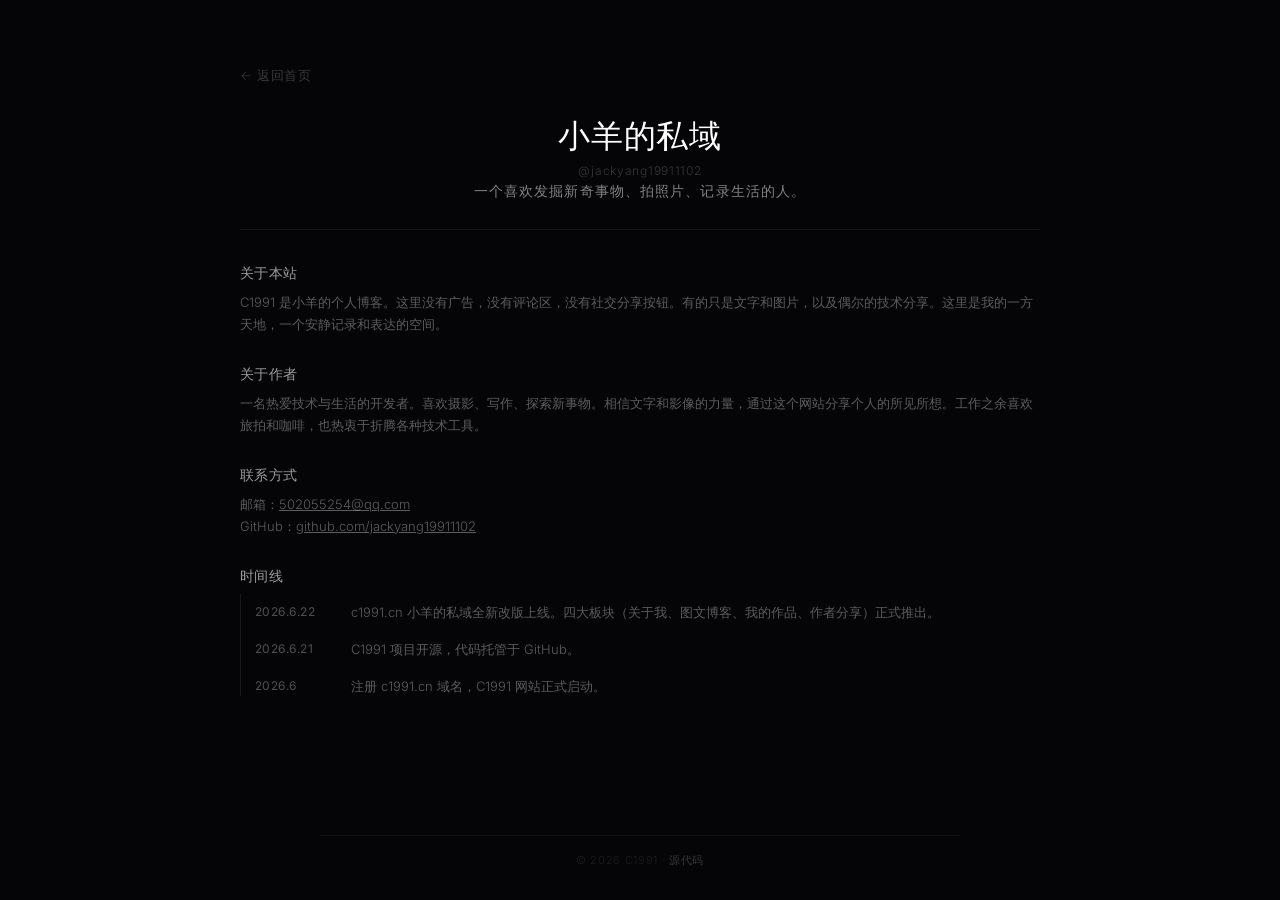
==== commit cfa0ae52: "redesign: c1991 全新改版 — 极简暗色四板块设计 - 首页: 玻璃拟态卡片导航，流量统计移至底部 - 关于我: 作者介绍 + 时间线 - 图文博客: TikTok 风格卡片网格 + 标" ====
--- a/about.html
+++ b/about.html
@@ -3,64 +3,75 @@
 <head>
 <meta charset="UTF-8">
 <meta name="viewport" content="width=device-width, initial-scale=1.0">
-<meta name="description" content="关于 C1991 和站长 Jack Yang">
+<meta name="description" content="关于小羊 — C1991 站长 Jack Yang 的个人介绍">
 <meta name="color-scheme" content="dark">
-<title>关于 — C1991</title>
+<title>关于我的 — C1991</title>
+<link rel="icon" type="image/png" href="/images/icon.png">
+<link rel="preconnect" href="https://fonts.googleapis.com">
+<link rel="preconnect" href="https://fonts.gstatic.com" crossorigin>
+<link href="https://fonts.googleapis.com/css2?family=Inter:wght@300;400;500&family=Playfair+Display:ital,wght@0,400&display=swap" rel="stylesheet">
 <link rel="stylesheet" href="/css/style.css">
 </head>
-<body style="display:flex;flex-direction:column;min-height:100vh;align-items:stretch;">
+<body>
 
-<a href="/" class="page-brand">C1991</a>
+<main class="subpage">
+  <div class="subpage-container">
 
-<div class="subpage" style="flex:1;">
-  <div class="subpage-container">
     <a href="/" class="subpage-back">← 返回首页</a>
 
-    <!-- Profile -->
-    <div style="text-align:center;padding:1.5rem 0 2.5rem;">
-      <div style="width:80px;height:80px;border-radius:50%;background:linear-gradient(135deg,#6366f1,#8b5cf6);margin:0 auto 1.2rem;display:flex;align-items:center;justify-content:center;font-size:30px;color:#fff;box-shadow:0 0 50px rgba(99,102,241,0.2);">&#9998;</div>
-      <h1 style="font-size:clamp(1.6rem,4vw,2rem);font-weight:700;letter-spacing:-0.02em;">Jack Yang</h1>
-      <p style="font-family:var(--font-mono);font-size:12px;color:var(--text-muted);margin-top:0.2rem;">@jackyang19911102</p>
-      <p style="color:var(--text-dim);max-width:420px;margin:0.6rem auto 0;line-height:1.7;font-size:14px;">
-        一个喜欢写代码、拍照片、记录生活的人。
-      </p>
+    <!-- Header -->
+    <div class="about-header">
+      <h1 class="subpage-heading">小羊的私域</h1>
+      <p class="about-handle">@jackyang19911102</p>
+      <p class="subpage-desc">一个喜欢发掘新奇事物、拍照片、记录生活的人。</p>
     </div>
 
-    <!-- About Site -->
-    <div class="about-card">
-      <h3>&#127760; 关于本站</h3>
-      <p>
-        C1991 是个人博客，托管在 <a href="https://github.com/jackyang19911102/c1991">GitHub Pages</a>，
-        域名 <a href="https://c1991.cn">c1991.cn</a>。没有广告，没有评论区，没有社交分享按钮。
-        有的只是文字和图片，以及偶尔的技术分享。
-      </p>
+    <hr class="subpage-divider">
+
+    <!-- About the site -->
+    <div class="about-section">
+      <h3>关于本站</h3>
+      <p>C1991 是小羊的个人博客。这里没有广告，没有评论区，没有社交分享按钮。有的只是文字和图片，以及偶尔的技术分享。这里是我的一方天地，一个安静记录和表达的空间。</p>
+    </div>
+
+    <!-- About the author -->
+    <div class="about-section">
+      <h3>关于作者</h3>
+      <p>一名热爱技术与生活的开发者。喜欢摄影、写作、探索新事物。相信文字和影像的力量，通过这个网站分享个人的所见所想。工作之余喜欢旅拍和咖啡，也热衷于折腾各种技术工具。</p>
     </div>
 
     <!-- Contact -->
-    <div class="about-card">
-      <h3>&#9993; 联系方式</h3>
-      <p>
-        <a href="https://github.com/jackyang19911102">GitHub @jackyang19911102</a>
-      </p>
+    <div class="about-section">
+      <h3>联系方式</h3>
+      <p>邮箱：<a href="mailto:502055254@qq.com">502055254@qq.com</a></p>
+      <p>GitHub：<a href="https://github.com/jackyang19911102">github.com/jackyang19911102</a></p>
     </div>
 
     <!-- Timeline -->
-    <div class="about-card">
-      <h3>&#9203; 时间线</h3>
+    <div class="about-section">
+      <h3>时间线</h3>
       <ul class="timeline">
         <li>
-          <div class="year">2026</div>
-          c1991.cn 上线。开始在这个角落记录和分享。
+          <span class="year">2026.6.22</span>
+          <span class="event">c1991.cn 小羊的私域全新改版上线。四大板块（关于我、图文博客、我的作品、作者分享）正式推出。</span>
+        </li>
+        <li>
+          <span class="year">2026.6.21</span>
+          <span class="event">C1991 项目开源，代码托管于 GitHub。</span>
+        </li>
+        <li>
+          <span class="year">2026.6</span>
+          <span class="event">注册 c1991.cn 域名，C1991 网站正式启动。</span>
         </li>
       </ul>
     </div>
 
   </div>
-</div>
+</main>
 
-<footer class="sub-footer">
+<footer class="site-footer">
   <div class="footer-divider"></div>
-  &copy; 2026 C1991 &middot; <a href="https://github.com/jackyang19911102/c1991">源代码</a>
+  <p class="copy">&copy; 2026 C1991 &middot; <a href="https://github.com/jackyang19911102/c1991">源代码</a></p>
 </footer>
 
 </body>
--- a/css/style.css
+++ b/css/style.css
@@ -1,30 +1,23 @@
 /* ============================================================
-   C1991 — Stacked Card Portal
-   No nav. Four long cards stacked like a deck.
-   Hover pulls the card out with glow + slide + scale.
+   C1991 — Minimal Personal Site
+   Typography-first, generous whitespace, unified design.
+   Four sections: About / Photo Blog / My Works / Author Shares
    ============================================================ */
 
 /* ---- Design Tokens ---- */
 :root {
   --bg:        #050508;
-  --text:      #f0f0f3;
-  --text-dim:  #8e8e98;
-  --text-muted:#5c5c66;
-
-  --card-indigo:  #6366f1;
-  --card-green:   #10b981;
-  --card-purple:  #8b5cf6;
-  --card-amber:   #f59e0b;
-
-  --card-w: 580px;
-  --card-h: 100px;
-  --stack-offset: 18px;       /* each card's base indent */
-  --pull-distance: 56px;      /* how far the card pulls out */
-  --radius: 16px;
-  --font-sans: -apple-system, BlinkMacSystemFont, "SF Pro Display", "PingFang SC", "Noto Sans SC", "Microsoft YaHei", sans-serif;
+  --text:      #ededef;
+  --text-dim:  rgba(255,255,255,0.50);
+  --text-sub:  rgba(255,255,255,0.20);
+  --text-hair: rgba(255,255,255,0.10);
+
+  --font-display: "Playfair Display", "Noto Serif SC", "SimSun", serif;
+  --font-sans: "Inter", -apple-system, BlinkMacSystemFont, "PingFang SC", "Noto Sans SC", "Microsoft YaHei", sans-serif;
   --font-mono: "SF Mono", ui-monospace, "JetBrains Mono", Consolas, monospace;
-  --ease-bounce: cubic-bezier(0.34, 1.56, 0.64, 1);
-  --ease-smooth: cubic-bezier(0.22, 0.61, 0.36, 1);
+
+  --ease-out: cubic-bezier(0.22, 0.61, 0.36, 1);
+  --ease-spring: cubic-bezier(0.16, 1, 0.3, 1);
 }
 
 /* ---- Reset ---- */
@@ -43,402 +36,779 @@
   line-height: 1.5;
   min-height: 100vh;
   display: flex;
+  flex-direction: column;
+  align-items: center;
+  overflow-x: hidden;
+}
+
+/* ============================================================
+   PORTAL — Homepage centered vertical layout
+   ============================================================ */
+.portal {
+  display: flex;
+  flex-direction: column;
   align-items: center;
   justify-content: center;
-  overflow-x: hidden;
-}
-
-::selection {
-  background: var(--card-indigo);
+  gap: 48px;
+  padding: 80px 24px;
+  position: relative;
+  z-index: 10;
+  width: 100%;
+  flex: 1;
+}
+
+/* ---- Brand ---- */
+.brand {
+  font-family: var(--font-display);
+  font-size: clamp(40px, 6vw, 56px);
+  font-weight: 300;
+  letter-spacing: 0.08em;
   color: #fff;
-}
-
-/* ============================================================
-   CARD STACK CONTAINER
-   ============================================================ */
-.stack {
+  line-height: 1;
+}
+
+/* ---- Tagline ---- */
+.tagline {
+  font-size: 14px;
+  font-weight: 300;
+  color: var(--text-dim);
+  letter-spacing: 0.12em;
+}
+
+/* ---- Divider ---- */
+.divider {
+  width: 60px;
+  height: 1px;
+  background: var(--text-hair);
+  border: none;
+}
+
+/* ---- Nav Cards — Glass-morphism card grid ---- */
+.nav-cards {
+  display: flex;
+  flex-direction: column;
+  gap: 8px;
+  width: 100%;
+  max-width: 380px;
+}
+
+.nav-card {
+  display: flex;
+  align-items: center;
+  gap: 16px;
+  padding: 18px 20px;
+  text-decoration: none;
+  color: inherit;
+  background: rgba(255,255,255,0.02);
+  border: 1px solid rgba(255,255,255,0.04);
+  border-radius: 8px;
+  backdrop-filter: blur(8px);
+  -webkit-backdrop-filter: blur(8px);
+  transition: all 0.4s var(--ease-out);
   position: relative;
-  width: calc(var(--card-w) + var(--pull-distance) + 20px);
-  height: calc(var(--card-h) * 4 + var(--stack-offset) * 3 + 40px);
-  display: flex;
-  flex-direction: column;
-  align-items: flex-start;
+  overflow: hidden;
+}
+
+/* Subtle inner glow on hover */
+.nav-card::before {
+  content: '';
+  position: absolute;
+  inset: 0;
+  background: radial-gradient(ellipse at 50% 0%, rgba(255,255,255,0.03) 0%, transparent 70%);
+  opacity: 0;
+  transition: opacity 0.4s var(--ease-out);
+}
+
+.nav-card:hover {
+  background: rgba(255,255,255,0.04);
+  border-color: rgba(255,255,255,0.08);
+  transform: translateY(-1px);
+  box-shadow: 0 4px 24px rgba(0,0,0,0.3);
+}
+
+.nav-card:hover::before {
+  opacity: 1;
+}
+
+.nav-card:active {
+  transform: scale(0.99);
+}
+
+/* Icon */
+.nav-card-icon {
+  width: 40px;
+  height: 40px;
+  flex-shrink: 0;
+  display: flex;
+  align-items: center;
   justify-content: center;
-}
-
-/* ============================================================
-   SINGLE CARD
-   ============================================================ */
-.card {
-  position: absolute;
-  left: 0;
-  width: var(--card-w);
-  height: var(--card-h);
-  display: flex;
-  align-items: center;
-  padding: 0 2rem;
-  border-radius: var(--radius);
-  cursor: pointer;
-  text-decoration: none;
-  color: var(--text);
-  background: #0c0c14;
-  border: 1px solid rgba(255,255,255,0.06);
-  -webkit-user-select: none;
-  user-select: none;
-
-  /* Transition for the pull-out */
-  transition:
-    transform 0.45s var(--ease-bounce),
-    box-shadow 0.45s var(--ease-smooth),
-    border-color 0.35s var(--ease-smooth),
-    opacity 0.35s var(--ease-smooth);
-}
-
-/* ---- Stacked positions (top to bottom) ---- */
-.card:nth-child(1) {
-  top: 0;
-  z-index: 4;
-  transform: translateX(0) rotate(-0.6deg);
-}
-
-.card:nth-child(2) {
-  top: calc(var(--card-h) - 12px);
-  z-index: 3;
-  transform: translateX(var(--stack-offset)) rotate(-0.3deg);
-}
-
-.card:nth-child(3) {
-  top: calc(var(--card-h) * 2 - 24px);
-  z-index: 2;
-  transform: translateX(calc(var(--stack-offset) * 2)) rotate(0deg);
-}
-
-.card:nth-child(4) {
-  top: calc(var(--card-h) * 3 - 36px);
-  z-index: 1;
-  transform: translateX(calc(var(--stack-offset) * 3)) rotate(0.3deg);
-}
-
-/* ============================================================
-   CARD INNER LAYOUT
-   ============================================================ */
-.card-inner {
-  display: flex;
-  align-items: center;
-  width: 100%;
-  gap: 1.2rem;
-}
-
-.card-icon {
-  width: 48px; height: 48px;
-  border-radius: 12px;
-  display: flex;
-  align-items: center;
-  justify-content: center;
-  font-size: 22px;
-  flex-shrink: 0;
-  transition: transform 0.45s var(--ease-bounce);
-}
-
-.card-body {
+  background: rgba(255,255,255,0.04);
+  border-radius: 6px;
+  color: rgba(255,255,255,0.35);
+  transition: all 0.4s var(--ease-out);
+}
+
+.nav-card:hover .nav-card-icon {
+  background: rgba(255,255,255,0.07);
+  color: rgba(255,255,255,0.55);
+}
+
+/* Body */
+.nav-card-body {
   flex: 1;
   min-width: 0;
-}
-
-.card-title {
-  font-size: 20px;
-  font-weight: 700;
-  letter-spacing: -0.02em;
-  line-height: 1.2;
-}
-
-.card-sub {
+  display: flex;
+  flex-direction: column;
+  gap: 3px;
+}
+
+.nav-card-label {
+  font-size: 18px;
+  font-weight: 400;
+  color: rgba(255,255,255,0.85);
+  letter-spacing: 0.02em;
+}
+
+.nav-card-sub {
+  font-size: 12px;
+  font-weight: 300;
+  color: rgba(255,255,255,0.25);
+  letter-spacing: 0.04em;
+}
+
+/* Arrow */
+.nav-card-arrow {
+  width: 16px;
+  height: 16px;
+  flex-shrink: 0;
+  color: rgba(255,255,255,0.08);
+  display: flex;
+  align-items: center;
+  justify-content: center;
+  transition: all 0.4s var(--ease-spring);
+}
+
+.nav-card:hover .nav-card-arrow {
+  transform: translateX(3px);
+  color: rgba(255,255,255,0.30);
+}
+
+/* ============================================================
+   STATS BAR
+   ============================================================ */
+.stats-bar {
+  display: flex;
+  align-items: center;
+  justify-content: center;
+  gap: 24px;
+}
+
+.stats-item {
+  font-size: 11px;
+  font-weight: 300;
+  color: var(--text-sub);
+  letter-spacing: 0.08em;
+}
+
+.stats-item .val {
   font-size: 13px;
-  font-weight: 400;
-  color: var(--text-dim);
-  letter-spacing: 0.01em;
-  margin-top: 0.25rem;
-  transition: opacity 0.35s, transform 0.45s var(--ease-bounce);
-  opacity: 0.5;
-  transform: translateX(-8px);
-}
-
-/* ---- Right arrow / reveal zone ---- */
-.card-reveal {
-  display: flex;
-  align-items: center;
-  gap: 0.5rem;
-  flex-shrink: 0;
-  transition: opacity 0.35s, transform 0.45s var(--ease-bounce);
-  opacity: 0;
-  transform: translateX(-16px);
-}
-
-.card-reveal span {
-  font-size: 12px;
-  color: var(--text-dim);
-  white-space: nowrap;
-}
-
-.card-arrow {
-  width: 32px; height: 32px;
+  font-weight: 300;
+  color: rgba(255,255,255,0.50);
+  letter-spacing: 0;
+  margin-right: 2px;
+}
+
+.stats-sep {
+  width: 1px;
+  height: 10px;
+  background: var(--text-hair);
+}
+
+/* ---- Copyright ---- */
+.copyright {
+  font-size: 11px;
+  font-weight: 300;
+  color: rgba(255,255,255,0.10);
+  letter-spacing: 0.06em;
+}
+
+/* ============================================================
+   DECORATIVE ELEMENTS — Minimal geometric accents
+   ============================================================ */
+.deco {
+  position: fixed;
+  pointer-events: none;
+  z-index: 0;
+}
+
+.deco-circle-tr {
+  width: 40px;
+  height: 40px;
   border-radius: 50%;
-  display: flex;
-  align-items: center;
-  justify-content: center;
-  font-size: 16px;
-  color: #fff;
-  transition: transform 0.45s var(--ease-bounce);
-}
-
-/* ---- Card accent bottom line ---- */
-.card::after {
-  content: '';
-  position: absolute;
-  bottom: 0; left: 2rem; right: 2rem;
-  height: 2px;
-  border-radius: 2px;
-  opacity: 0.4;
-  transition: opacity 0.35s, left 0.45s var(--ease-smooth), right 0.45s var(--ease-smooth);
-}
-
-/* ============================================================
-   CARD COLORS
-   ============================================================ */
-
-/* Card 1 — Indigo (关于我) */
-.card--indigo .card-icon  { background: rgba(99,102,241,0.15); color: var(--card-indigo); }
-.card--indigo .card-arrow { background: var(--card-indigo); }
-.card--indigo::after { background: var(--card-indigo); }
-.card--indigo .card-title { color: #c7d2fe; }
-
-/* Card 2 — Green (文本作品) */
-.card--green .card-icon  { background: rgba(16,185,129,0.15); color: var(--card-green); }
-.card--green .card-arrow { background: var(--card-green); }
-.card--green::after { background: var(--card-green); }
-.card--green .card-title { color: #a7f3d0; }
-
-/* Card 3 — Purple (图文博客) */
-.card--purple .card-icon  { background: rgba(139,92,246,0.15); color: var(--card-purple); }
-.card--purple .card-arrow { background: var(--card-purple); }
-.card--purple::after { background: var(--card-purple); }
-.card--purple .card-title { color: #ddd6fe; }
-
-/* Card 4 — Amber (分享摘要) */
-.card--amber .card-icon  { background: rgba(245,158,11,0.15); color: var(--card-amber); }
-.card--amber .card-arrow { background: var(--card-amber); }
-.card--amber::after { background: var(--card-amber); }
-.card--amber .card-title { color: #fde68a; }
-
-/* ============================================================
-   HOVER STATE — The "Pull-Out"
-   ============================================================ */
-
-/* Pulled-out card */
-.card:hover {
-  transform: translateX(var(--pull-distance)) scale(1.03) rotate(0deg) !important;
-  z-index: 10 !important;
-  border-color: rgba(255,255,255,0.16);
-  box-shadow:
-    0 0 40px rgba(0,0,0,0.6),
-    0 20px 60px rgba(0,0,0,0.5);
-}
-
-/* Glow per card color on hover */
-.card--indigo:hover  { box-shadow: 0 0 50px rgba(99,102,241,0.2), 0 20px 60px rgba(0,0,0,0.5); border-color: rgba(99,102,241,0.35); }
-.card--green:hover   { box-shadow: 0 0 50px rgba(16,185,129,0.2), 0 20px 60px rgba(0,0,0,0.5); border-color: rgba(16,185,129,0.35); }
-.card--purple:hover  { box-shadow: 0 0 50px rgba(139,92,246,0.2), 0 20px 60px rgba(0,0,0,0.5); border-color: rgba(139,92,246,0.35); }
-.card--amber:hover   { box-shadow: 0 0 50px rgba(245,158,11,0.2), 0 20px 60px rgba(0,0,0,0.5); border-color: rgba(245,158,11,0.35); }
-
-/* Reveal content on hover */
-.card:hover .card-sub {
-  opacity: 1;
-  transform: translateX(0);
-}
-
-.card:hover .card-reveal {
-  opacity: 1;
-  transform: translateX(0);
-}
-
-.card:hover .card-icon {
-  transform: scale(1.1);
-}
-
-.card:hover .card-arrow {
-  transform: rotate(-30deg);
-}
-
-/* Bottom line expands on hover */
-.card:hover::after {
-  opacity: 0.8;
-  left: 1.2rem;
-  right: 1.2rem;
-}
-
-/* ---- Other cards dim when any card is hovered ---- */
-.stack:hover .card:not(:hover) {
-  opacity: 0.35;
-  transform: translateX(calc(var(--stack-offset) * 0.5)) rotate(0deg);
-}
-
-/* ============================================================
-   PAGE HEADER (corner brand — no nav!)
-   ============================================================ */
-.page-brand {
-  position: fixed;
-  top: 1.8rem;
-  left: 2rem;
-  font-size: 15px;
-  font-weight: 700;
-  letter-spacing: 0.03em;
-  color: rgba(255,255,255,0.25);
-  text-decoration: none;
-  z-index: 50;
-  transition: color 0.3s;
-}
-.page-brand:hover { color: rgba(255,255,255,0.6); }
-
-/* ============================================================
-   SUBPAGE LAYOUT (blog, gallery, about — no nav)
+  border: 1px solid rgba(255,255,255,0.05);
+  top: 60px;
+  right: 60px;
+}
+
+.deco-circle-bl {
+  width: 28px;
+  height: 28px;
+  border-radius: 50%;
+  border: 1px solid rgba(255,255,255,0.04);
+  bottom: 60px;
+  left: 60px;
+}
+
+.deco-line-l {
+  width: 1px;
+  height: 120px;
+  background: rgba(255,255,255,0.04);
+  left: 60px;
+  top: 50%;
+  transform: translateY(-50%);
+}
+
+.deco-line-r {
+  width: 1px;
+  height: 80px;
+  background: rgba(255,255,255,0.04);
+  right: 60px;
+  top: 42%;
+}
+
+.deco-dot {
+  width: 3px;
+  height: 3px;
+  border-radius: 50%;
+  background: rgba(255,255,255,0.15);
+  left: 50%;
+  top: calc(50% - 140px);
+  transform: translateX(-50%);
+}
+
+/* ============================================================
+   SUBPAGE LAYOUT — Unified for all section pages
    ============================================================ */
 .subpage {
-  min-height: 100vh;
-  display: flex;
-  flex-direction: column;
-  align-items: center;
-  padding: 5rem 2rem 4rem;
+  display: flex;
+  flex-direction: column;
+  align-items: center;
+  padding: 64px 24px 0;
+  width: 100%;
+  flex: 1;
 }
 
 .subpage-container {
   width: 100%;
-  max-width: 860px;
-}
-
+  max-width: 800px;
+  flex: 1;
+}
+
+/* ---- Back Link ---- */
 .subpage-back {
   display: inline-flex;
   align-items: center;
-  gap: 0.4rem;
+  gap: 6px;
+  font-family: var(--font-sans);
   font-size: 13px;
-  color: var(--text-muted);
+  font-weight: 300;
+  color: rgba(255,255,255,0.20);
   text-decoration: none;
-  margin-bottom: 2.5rem;
-  transition: color 0.2s, gap 0.2s;
-}
-.subpage-back:hover { color: var(--text); gap: 0.7rem; }
-
-/* ---- Subpage Headings ---- */
-.subpage h1 {
-  font-size: clamp(1.8rem, 5vw, 2.4rem);
-  font-weight: 700;
-  letter-spacing: -0.03em;
-  margin-bottom: 0.5rem;
-}
-
-.subpage h2 {
-  font-size: 1.2rem;
-  font-weight: 600;
-  letter-spacing: -0.02em;
-  margin: 2rem 0 0.6rem;
-  padding-bottom: 0.4rem;
-  border-bottom: 1px solid rgba(255,255,255,0.06);
-}
-
-.subpage .lead {
+  letter-spacing: 0.04em;
+  transition: color 0.3s;
+  margin-bottom: 24px;
+}
+.subpage-back:hover { color: rgba(255,255,255,0.50); }
+
+/* ---- Page Heading ---- */
+.subpage-heading {
+  font-family: var(--font-display);
+  font-size: clamp(24px, 4vw, 32px);
+  font-weight: 400;
+  letter-spacing: 0.02em;
+  color: #fff;
+  text-align: center;
+  margin-bottom: 4px;
+}
+
+.subpage-desc {
+  font-family: var(--font-sans);
+  font-size: 14px;
+  font-weight: 300;
+  color: var(--text-dim);
+  text-align: center;
+  letter-spacing: 0.08em;
+  margin-bottom: 28px;
+}
+
+.subpage-divider {
+  border: none;
+  height: 1px;
+  background: rgba(255,255,255,0.05);
+  margin: 0 0 32px;
+}
+
+/* ============================================================
+   UNIFIED FOOTER — Every page bottom
+   ============================================================ */
+.site-footer {
+  text-align: center;
+  padding: 40px 24px 32px;
+  width: 100%;
+  max-width: 800px;
+}
+
+.footer-divider {
+  height: 1px;
+  background: rgba(255,255,255,0.05);
+  max-width: 640px;
+  margin: 0 auto 16px;
+}
+
+.site-footer .stats-bar {
+  margin-bottom: 10px;
+}
+
+.site-footer .copy {
+  font-size: 11px;
+  font-weight: 300;
+  color: rgba(255,255,255,0.10);
+  letter-spacing: 0.06em;
+}
+
+.site-footer a {
+  color: rgba(255,255,255,0.20);
+  text-decoration: none;
+}
+.site-footer a:hover { color: rgba(255,255,255,0.40); }
+
+/* ============================================================
+   ABOUT PAGE — Author introduction
+   ============================================================ */
+.about-header {
+  text-align: center;
+  margin-bottom: 12px;
+}
+
+.about-handle {
+  font-family: var(--font-sans);
+  font-size: 12px;
+  font-weight: 300;
+  color: rgba(255,255,255,0.20);
+  letter-spacing: 0.06em;
+}
+
+.about-section {
+  margin-bottom: 28px;
+}
+
+.about-section h3 {
+  font-family: var(--font-sans);
+  font-size: 14px;
+  font-weight: 500;
+  color: rgba(255,255,255,0.60);
+  letter-spacing: 0.02em;
+  margin-bottom: 8px;
+}
+
+.about-section p,
+.about-section li {
+  font-size: 13px;
+  font-weight: 300;
+  color: rgba(255,255,255,0.35);
+  line-height: 1.7;
+}
+
+.about-section a {
+  color: rgba(255,255,255,0.35);
+  text-decoration: underline;
+}
+.about-section a:hover { color: rgba(255,255,255,0.60); }
+
+/* Timeline */
+.timeline {
+  list-style: none;
+  padding: 0;
+}
+
+.timeline li {
+  display: flex;
+  gap: 16px;
+  padding: 8px 0 8px 14px;
+  border-left: 1px solid rgba(255,255,255,0.08);
+  transition: border-color 0.3s;
+}
+.timeline li:last-child { padding-bottom: 0; }
+.timeline li:hover { border-left-color: rgba(255,255,255,0.15); }
+
+.timeline .year {
+  font-size: 12px;
+  font-weight: 400;
+  letter-spacing: 0.04em;
+  color: rgba(255,255,255,0.30);
+  min-width: 80px;
+  flex-shrink: 0;
+}
+
+.timeline .event {
+  font-size: 13px;
+  font-weight: 300;
+  color: rgba(255,255,255,0.35);
+  line-height: 1.6;
+}
+
+/* ============================================================
+   PHOTO BLOG — TikTok-style card grid
+   ============================================================ */
+
+/* Tag filter bar */
+.tag-filter-bar {
+  display: flex;
+  gap: 8px;
+  flex-wrap: wrap;
+  justify-content: center;
+  margin-bottom: 28px;
+}
+
+.tag-pill {
+  font-family: var(--font-sans);
+  font-size: 12px;
+  font-weight: 300;
+  padding: 6px 16px;
+  border-radius: 2em;
+  color: rgba(255,255,255,0.30);
+  background: rgba(255,255,255,0.03);
+  border: none;
+  cursor: pointer;
+  letter-spacing: 0.04em;
+  transition: all 0.25s;
+}
+.tag-pill:hover { background: rgba(255,255,255,0.06); color: rgba(255,255,255,0.50); }
+.tag-pill.active { background: rgba(255,255,255,0.10); color: rgba(255,255,255,0.60); }
+
+/* Card grid — 3 columns on desktop, responsive */
+.photo-grid {
+  display: grid;
+  grid-template-columns: repeat(3, 1fr);
+  gap: 20px;
+  margin-bottom: 20px;
+}
+
+.photo-card {
+  display: flex;
+  flex-direction: column;
+  gap: 10px;
+  cursor: pointer;
+  transition: transform 0.35s var(--ease-out);
+}
+.photo-card:hover { transform: translateY(-4px); }
+.photo-card:active { transform: scale(0.98); }
+
+.photo-card .card-image {
+  width: 100%;
+  aspect-ratio: 3/4;
+  object-fit: cover;
+  border-radius: 4px;
+  background: rgba(255,255,255,0.03);
+  transition: opacity 0.3s;
+}
+.photo-card:hover .card-image { opacity: 0.85; }
+
+.photo-card .card-body {
+  display: flex;
+  flex-direction: column;
+  gap: 4px;
+  padding: 0 2px;
+}
+
+.photo-card .card-title {
+  font-size: 14px;
+  font-weight: 400;
+  color: rgba(255,255,255,0.85);
+  letter-spacing: 0.01em;
+  line-height: 1.4;
+}
+
+.photo-card .card-date {
+  font-size: 11px;
+  font-weight: 300;
+  color: rgba(255,255,255,0.20);
+  letter-spacing: 0.06em;
+}
+
+.photo-card .card-tag {
+  font-size: 10px;
+  font-weight: 300;
+  color: rgba(255,255,255,0.25);
+  letter-spacing: 0.04em;
+}
+
+/* ============================================================
+   MY WORKS — Two-column: text works + visual works
+   ============================================================ */
+.works-layout {
+  display: grid;
+  grid-template-columns: 1fr 1fr;
+  gap: 48px;
+}
+
+.works-column {
+  display: flex;
+  flex-direction: column;
+  gap: 20px;
+}
+
+.works-section-title {
+  font-family: var(--font-sans);
+  font-size: 16px;
+  font-weight: 500;
+  color: rgba(255,255,255,0.60);
+  letter-spacing: 0.02em;
+  margin-bottom: 4px;
+}
+
+.works-section-desc {
+  font-family: var(--font-sans);
+  font-size: 12px;
+  font-weight: 300;
+  color: rgba(255,255,255,0.20);
+  letter-spacing: 0.06em;
+}
+
+/* Novel / Text work list */
+.novel-list {
+  display: flex;
+  flex-direction: column;
+}
+
+.novel-item {
+  display: flex;
+  flex-direction: column;
+  gap: 6px;
+  padding: 18px 0;
+  border-bottom: 1px solid rgba(255,255,255,0.05);
+  text-decoration: none;
+  color: inherit;
+  transition: padding 0.3s var(--ease-out);
+}
+.novel-item:first-child { border-top: 1px solid rgba(255,255,255,0.05); }
+.novel-item:hover { padding-left: 8px; border-bottom-color: rgba(255,255,255,0.10); }
+
+.novel-title {
+  font-size: 16px;
+  font-weight: 400;
+  color: rgba(255,255,255,0.85);
+  letter-spacing: 0.01em;
+}
+
+.novel-meta {
+  display: flex;
+  gap: 12px;
+  align-items: center;
+  font-size: 11px;
+  font-weight: 300;
+}
+
+.novel-meta .status {
+  color: rgba(255,255,255,0.30);
+  letter-spacing: 0.04em;
+}
+
+.novel-meta .date {
+  color: rgba(255,255,255,0.20);
+  font-family: var(--font-mono);
+}
+
+.novel-desc {
+  font-size: 12px;
+  font-weight: 300;
+  color: var(--text-dim);
+  line-height: 1.6;
+}
+
+/* Image works grid */
+.works-image-grid {
+  display: grid;
+  grid-template-columns: 1fr 1fr;
+  gap: 12px;
+}
+
+.works-image-item {
+  width: 100%;
+  aspect-ratio: 4/3;
+  object-fit: cover;
+  border-radius: 4px;
+  background: rgba(255,255,255,0.02);
+  cursor: pointer;
+  transition: transform 0.35s var(--ease-out), opacity 0.3s;
+}
+.works-image-item:hover { transform: scale(1.03); opacity: 0.85; }
+
+/* ============================================================
+   AUTHOR SHARES — Time-sorted, priority-ranked list
+   ============================================================ */
+
+/* Priority badge */
+.share-priority {
+  display: inline-flex;
+  align-items: center;
+  gap: 4px;
+  font-size: 10px;
+  font-weight: 400;
+  padding: 2px 8px;
+  border-radius: 2em;
+  letter-spacing: 0.04em;
+}
+
+.share-priority.pin {
+  color: #f59e0b;
+  background: rgba(245, 158, 11, 0.10);
+}
+
+.share-priority.hot {
+  color: #ef4444;
+  background: rgba(239, 68, 68, 0.10);
+}
+
+.share-priority.new {
+  color: #3b82f6;
+  background: rgba(59, 130, 246, 0.10);
+}
+
+/* Share list */
+.share-list {
+  display: flex;
+  flex-direction: column;
+}
+
+.share-item {
+  display: flex;
+  align-items: flex-start;
+  gap: 16px;
+  padding: 18px 0;
+  text-decoration: none;
+  color: inherit;
+  border-bottom: 1px solid rgba(255,255,255,0.05);
+  transition: padding 0.3s var(--ease-out), border-color 0.3s;
+}
+.share-item:first-child { border-top: 1px solid rgba(255,255,255,0.05); }
+.share-item:hover { padding-left: 8px; border-bottom-color: rgba(255,255,255,0.10); }
+
+.share-item .rank-num {
+  font-family: var(--font-mono);
+  font-size: 13px;
+  font-weight: 300;
+  color: rgba(255,255,255,0.20);
+  min-width: 24px;
+  flex-shrink: 0;
+  padding-top: 2px;
+}
+
+.share-item:nth-child(1) .rank-num { color: #f59e0b; }
+.share-item:nth-child(2) .rank-num { color: #94a3b8; }
+.share-item:nth-child(3) .rank-num { color: #d97706; }
+
+.share-body {
+  flex: 1;
+  min-width: 0;
+  display: flex;
+  flex-direction: column;
+  gap: 6px;
+}
+
+.share-title-row {
+  display: flex;
+  align-items: center;
+  gap: 10px;
+  flex-wrap: wrap;
+}
+
+.share-title {
   font-size: 15px;
+  font-weight: 400;
+  color: rgba(255,255,255,0.85);
+  letter-spacing: 0;
+  line-height: 1.3;
+}
+
+.share-desc {
+  font-size: 13px;
+  font-weight: 300;
   color: var(--text-dim);
-  margin-bottom: 2rem;
-  line-height: 1.7;
-}
-
-/* ---- Post List Cards (blog listing) ---- */
-.post-list-card {
-  display: flex;
-  gap: 1.2rem;
-  padding: 1.2rem 1.4rem;
-  margin-bottom: 0.6rem;
-  background: rgba(255,255,255,0.025);
-  border: 1px solid rgba(255,255,255,0.05);
-  border-radius: 14px;
-  text-decoration: none;
-  color: var(--text);
-  transition: all 0.3s var(--ease-smooth);
-  align-items: center;
-}
-
-.post-list-card:hover {
-  background: rgba(255,255,255,0.05);
-  border-color: rgba(255,255,255,0.12);
-  transform: translateX(4px);
-}
-
-.post-list-card .thumb {
-  width: 100px; height: 66px;
-  border-radius: 8px;
-  object-fit: cover;
+  line-height: 1.5;
+}
+
+.share-meta {
+  display: flex;
+  align-items: center;
+  gap: 12px;
+  font-size: 11px;
+}
+
+.share-date {
+  font-family: var(--font-mono);
+  color: rgba(255,255,255,0.20);
+  letter-spacing: 0.04em;
+}
+
+.share-tag {
+  color: rgba(255,255,255,0.25);
+  letter-spacing: 0.04em;
+}
+
+.share-arrow {
+  color: rgba(255,255,255,0.10);
+  font-size: 14px;
   flex-shrink: 0;
-  background: rgba(255,255,255,0.03);
-}
-
-.post-list-card .info { flex: 1; min-width: 0; }
-
-.post-list-card .info .date {
-  font-size: 11px;
-  color: var(--text-muted);
-  text-transform: uppercase;
-  letter-spacing: 0.04em;
-  margin-bottom: 0.15rem;
-}
-
-.post-list-card .info .title {
-  font-size: 15px;
-  font-weight: 600;
-  letter-spacing: -0.02em;
-  margin-bottom: 0.15rem;
-  transition: color 0.2s;
-}
-
-.post-list-card:hover .info .title { color: var(--card-indigo); }
-
-.post-list-card .info .desc {
-  font-size: 12px;
-  color: var(--text-dim);
-  white-space: nowrap;
-  overflow: hidden;
-  text-overflow: ellipsis;
-}
-
-/* ---- Post Detail ---- */
-.post-detail {
-  max-width: 720px;
-}
+  padding-top: 2px;
+  transition: all 0.3s var(--ease-spring);
+  opacity: 0;
+  transform: translateX(-4px);
+}
+.share-item:hover .share-arrow { opacity: 1; transform: translateX(0); color: rgba(255,255,255,0.30); }
+
+/* Empty state */
+.empty-state {
+  text-align: center;
+  padding: 3rem 1rem;
+  color: rgba(255,255,255,0.15);
+  font-size: 14px;
+  font-weight: 300;
+}
+
+/* ============================================================
+   POST DETAIL — Shared article/content view
+   ============================================================ */
+.post-detail { max-width: 680px; margin: 0 auto; }
 
 .post-detail .cover-image {
   width: 100%;
   max-height: 380px;
   object-fit: cover;
-  border-radius: 14px;
+  border-radius: 4px;
   margin-bottom: 2rem;
 }
 
 .post-detail header {
   margin-bottom: 2rem;
-  padding-bottom: 1.2rem;
+  padding-bottom: 16px;
   border-bottom: 1px solid rgba(255,255,255,0.06);
 }
 
 .post-detail h1 {
-  font-size: clamp(1.6rem, 4vw, 2.2rem);
-  font-weight: 700;
-  letter-spacing: -0.03em;
+  font-family: var(--font-display);
+  font-size: clamp(24px, 4vw, 30px);
+  font-weight: 400;
+  letter-spacing: 0.02em;
   line-height: 1.2;
-  margin-bottom: 0.4rem;
+  margin-bottom: 6px;
 }
 
 .post-detail .meta {
   font-size: 12px;
-  color: var(--text-muted);
-  display: flex; gap: 0.5rem; flex-wrap: wrap; align-items: center;
+  font-weight: 300;
+  color: rgba(255,255,255,0.20);
+  display: flex; gap: 8px; flex-wrap: wrap; align-items: center;
 }
 
 .post-detail .content {
@@ -448,51 +818,53 @@
 }
 
 .post-detail .content h2 {
-  font-size: 1.3rem;
-  font-weight: 700;
-  color: var(--text);
-  margin: 2.2rem 0 0.6rem;
-  padding-bottom: 0.3rem;
-  border-bottom: 1px solid rgba(255,255,255,0.06);
+  font-family: var(--font-sans);
+  font-size: 1.15rem;
+  font-weight: 500;
+  color: rgba(255,255,255,0.85);
+  margin: 2rem 0 8px;
+  padding-bottom: 6px;
+  border-bottom: 1px solid rgba(255,255,255,0.05);
 }
 
 .post-detail .content h3 {
-  font-size: 1.05rem;
-  font-weight: 600;
-  color: var(--text);
-  margin: 1.5rem 0 0.4rem;
-}
-
-.post-detail .content p { margin-bottom: 0.8rem; }
+  font-family: var(--font-sans);
+  font-size: 1rem;
+  font-weight: 500;
+  color: rgba(255,255,255,0.75);
+  margin: 1.5rem 0 6px;
+}
+
+.post-detail .content p { margin-bottom: 12px; }
 
 .post-detail .content img {
   max-width: 100%;
-  border-radius: 12px;
-  margin: 1.2rem 0;
+  border-radius: 4px;
+  margin: 16px 0;
   cursor: zoom-in;
 }
 
 .post-detail .content blockquote {
-  border-left: 2px solid var(--card-indigo);
+  border-left: 1px solid rgba(255,255,255,0.15);
   margin: 1rem 0;
-  padding: 0.2rem 0 0.2rem 1rem;
+  padding: 2px 0 2px 16px;
   font-style: italic;
 }
 
 .post-detail .content code {
   background: rgba(255,255,255,0.05);
-  padding: 0.12rem 0.4rem;
-  border-radius: 4px;
+  padding: 2px 6px;
+  border-radius: 2px;
   font-size: 0.88em;
   font-family: var(--font-mono);
-  color: #f472b6;
+  color: rgba(255,255,255,0.6);
 }
 
 .post-detail .content pre {
-  background: rgba(255,255,255,0.03);
+  background: rgba(255,255,255,0.02);
   border: 1px solid rgba(255,255,255,0.05);
-  padding: 1rem;
-  border-radius: 12px;
+  padding: 16px;
+  border-radius: 4px;
   overflow-x: auto;
   margin: 1rem 0;
 }
@@ -503,515 +875,38 @@
   color: var(--text-dim);
 }
 
-.post-detail .content a {
-  color: var(--card-indigo);
-  text-decoration: none;
-}
-.post-detail .content a:hover { text-decoration: underline; }
-
-.post-detail .content ul, .post-detail .content ol { margin: 0.4rem 0 0.8rem 1.5rem; }
-.post-detail .content li { margin-bottom: 0.2rem; }
+.post-detail .content a { color: rgba(255,255,255,0.50); text-decoration: underline; }
+.post-detail .content a:hover { color: rgba(255,255,255,0.75); }
+
+.post-detail .content ul, .post-detail .content ol { margin: 6px 0 12px 1.5rem; }
+.post-detail .content li { margin-bottom: 3px; }
 .post-detail .content hr { border: none; border-top: 1px solid rgba(255,255,255,0.05); margin: 2rem 0; }
 
 /* ---- Post Footer ---- */
 .post-footer {
-  margin-top: 2.5rem;
-  padding: 1.2rem;
-  background: rgba(255,255,255,0.02);
-  border: 1px solid rgba(255,255,255,0.05);
-  border-radius: 14px;
-  display: flex; align-items: center; gap: 0.8rem;
+  margin-top: 2rem;
+  padding: 16px 0;
+  border-top: 1px solid rgba(255,255,255,0.06);
+  display: flex; align-items: center; gap: 12px;
 }
 
 .post-footer .author-avatar {
-  width: 36px; height: 36px;
+  width: 32px; height: 32px;
   border-radius: 50%;
-  background: var(--card-indigo);
+  background: rgba(255,255,255,0.05);
   display: flex; align-items: center; justify-content: center;
-  font-size: 15px; color: #fff; flex-shrink: 0;
-}
-
-.post-footer .author-info .name { font-weight: 600; font-size: 13px; }
-.post-footer .author-info .desc { font-size: 11px; color: var(--text-muted); }
-
-/* ---- Tags ---- */
-.tags { display: flex; gap: 0.3rem; flex-wrap: wrap; margin-top: 0.4rem; }
-
-.tag {
-  font-size: 10px;
-  font-weight: 500;
-  padding: 0.1rem 0.5rem;
-  border-radius: 2em;
-  color: var(--card-indigo);
-  background: rgba(99,102,241,0.1);
-  cursor: pointer;
-  border: none;
-  transition: all 0.2s;
-}
-.tag:hover { background: rgba(99,102,241,0.2); }
-.tag.active { background: var(--card-indigo); color: #fff; }
-
-.tag-filter {
-  display: flex; gap: 0.35rem; flex-wrap: wrap;
-  margin-bottom: 1.5rem;
-}
-
-/* ---- Gallery Grid ---- */
-.gallery-grid {
-  display: grid;
-  grid-template-columns: repeat(auto-fill, minmax(220px, 1fr));
-  gap: 0.8rem;
-}
-
-.gallery-item {
-  position: relative;
-  border-radius: 14px;
-  overflow: hidden;
-  background: rgba(255,255,255,0.02);
-  border: 1px solid rgba(255,255,255,0.04);
-  cursor: pointer;
-  transition: all 0.35s var(--ease-smooth);
-}
-
-.gallery-item:hover {
-  transform: scale(1.03);
-  border-color: rgba(255,255,255,0.12);
-}
-
-.gallery-item:active { transform: scale(0.97); }
-
-.gallery-item img {
-  width: 100%;
-  aspect-ratio: 4/3;
-  object-fit: cover;
-  display: block;
-  transition: transform 0.5s var(--ease-smooth);
-}
-
-.gallery-item:hover img { transform: scale(1.06); }
-
-.gallery-item .cap {
-  position: absolute;
-  bottom: 0; left: 0; right: 0;
-  padding: 1.8rem 0.7rem 0.7rem;
-  background: linear-gradient(transparent, rgba(0,0,0,0.7));
-  opacity: 0;
-  transition: opacity 0.3s;
-  font-size: 11px; color: #fff; font-weight: 500;
-}
-
-.gallery-item:hover .cap { opacity: 1; }
-
-/* ---- Lightbox ---- */
-.lightbox {
-  display: none;
-  position: fixed; inset: 0;
-  background: rgba(0,0,0,0.95);
-  z-index: 1000;
-  align-items: center; justify-content: center;
-}
-.lightbox.open { display: flex; }
-
-.lightbox img {
-  max-width: 90vw; max-height: 85vh;
-  border-radius: 14px;
-}
-
-.lightbox .lb-btn {
-  position: absolute;
-  width: 40px; height: 40px;
-  display: flex; align-items: center; justify-content: center;
-  color: var(--text-dim); font-size: 1.3rem;
-  cursor: pointer;
-  background: rgba(255,255,255,0.04);
-  border: 1px solid rgba(255,255,255,0.06);
-  border-radius: 50%;
-  transition: all 0.2s;
-  -webkit-user-select: none; user-select: none;
-}
-.lightbox .lb-btn:hover { color: #fff; background: rgba(255,255,255,0.1); }
-
-.lb-close { top: 1.5rem; right: 2rem; }
-.lb-prev  { left: 1.5rem; top: 50%; transform: translateY(-50%); }
-.lb-next  { right: 1.5rem; top: 50%; transform: translateY(-50%); }
-.lb-counter { position: absolute; bottom: 1.5rem; left: 50%; transform: translateX(-50%); font-size: 11px; color: var(--text-muted); font-family: var(--font-mono); }
-
-/* ---- Timeline (about page) ---- */
-.timeline { list-style: none; padding: 0; }
-.timeline li {
-  padding-left: 1.3rem;
-  margin-left: 0.4rem;
-  padding-bottom: 1.2rem;
-  border-left: 1px solid rgba(255,255,255,0.06);
-  position: relative;
-  transition: border-color 0.3s;
-}
-.timeline li:last-child { padding-bottom: 0; }
-.timeline li:hover { border-left-color: var(--card-indigo); }
-
-.timeline li::before {
-  content: '';
-  position: absolute;
-  left: -4px; top: 0.25rem;
-  width: 7px; height: 7px;
-  border-radius: 50%;
-  background: var(--card-indigo);
-  transition: box-shadow 0.3s, transform 0.3s;
-}
-.timeline li:hover::before {
-  box-shadow: 0 0 12px var(--card-indigo);
-  transform: scale(1.4);
-}
-.timeline .year {
-  font-size: 11px; font-weight: 600;
-  letter-spacing: 0.04em;
-  color: var(--card-indigo);
-  margin-bottom: 0.1rem;
-}
-
-/* ============================================================
-   HOT LIST — Weibo Trending Style
-   ============================================================ */
-.hot-header {
-  display: flex;
-  align-items: center;
-  gap: 0.5rem;
-  margin-bottom: 1.5rem;
-  padding-bottom: 0.8rem;
-  border-bottom: 2px solid rgba(255,255,255,0.08);
-}
-
-.hot-header .hot-icon {
-  font-size: 22px;
-  animation: hotPulse 1.6s ease-in-out infinite;
-}
-
-@keyframes hotPulse {
-  0%, 100% { transform: scale(1); }
-  50% { transform: scale(1.2); }
-}
-
-.hot-header h2 {
-  font-size: 18px;
-  font-weight: 700;
-  letter-spacing: -0.01em;
-  color: var(--text);
-}
-
-.hot-header .hot-badge {
-  font-size: 10px;
-  font-weight: 600;
-  color: #fff;
-  background: #ef4444;
-  padding: 0.15rem 0.5rem;
-  border-radius: 2em;
-  letter-spacing: 0.05em;
-  animation: hotBadgeFlicker 2s ease-in-out infinite;
-}
-
-@keyframes hotBadgeFlicker {
-  0%, 100% { opacity: 1; }
-  50% { opacity: 0.7; }
-}
-
-/* ---- Hot List ---- */
-.hot-list {
-  display: flex;
-  flex-direction: column;
-}
-
-.hot-item {
-  display: flex;
-  align-items: center;
-  gap: 0.9rem;
-  padding: 0.75rem 0.6rem;
-  cursor: pointer;
-  text-decoration: none;
-  color: var(--text);
-  border-bottom: 1px solid rgba(255,255,255,0.03);
-  border-radius: 10px;
-  transition: background 0.25s, padding 0.3s var(--ease-smooth);
-}
-
-.hot-item:hover {
-  background: rgba(255,255,255,0.03);
-  padding-left: 1rem;
-  padding-right: 0.2rem;
-}
-
-.hot-item:active {
-  background: rgba(255,255,255,0.05);
-  padding-left: 0.8rem;
-}
-
-/* ---- Hot Rank ---- */
-.hot-rank {
-  width: 28px;
-  height: 28px;
-  display: flex;
-  align-items: center;
-  justify-content: center;
-  font-size: 13px;
-  font-weight: 700;
-  font-family: var(--font-mono);
-  color: var(--text-muted);
-  flex-shrink: 0;
-  border-radius: 6px;
-}
-
-.hot-rank--1 { color: #f59e0b; font-size: 18px; }
-.hot-rank--2 { color: #94a3b8; font-size: 16px; }
-.hot-rank--3 { color: #d97706; font-size: 15px; }
-
-/* ---- Hot Thumb ---- */
-.hot-thumb {
-  width: 48px;
-  height: 48px;
-  border-radius: 8px;
-  object-fit: cover;
-  flex-shrink: 0;
-  background: rgba(255,255,255,0.03);
-  border: 1px solid rgba(255,255,255,0.04);
-  transition: transform 0.3s var(--ease-bounce);
-}
-
-.hot-item:hover .hot-thumb {
-  transform: scale(1.08);
-}
-
-/* ---- Hot Info ---- */
-.hot-info {
-  flex: 1;
-  min-width: 0;
-  display: flex;
-  flex-direction: column;
-  gap: 0.2rem;
-}
-
-.hot-title {
-  font-size: 15px;
-  font-weight: 500;
-  letter-spacing: -0.01em;
-  line-height: 1.3;
-  transition: color 0.25s;
-}
-
-.hot-item:hover .hot-title {
-  color: var(--card-amber);
-}
-
-.hot-meta {
-  font-size: 11px;
-  color: var(--text-muted);
-  display: flex;
-  align-items: center;
-  gap: 0.6rem;
-}
-
-.hot-meta .hot-heat {
-  color: #ef4444;
-  font-size: 10px;
-}
-
-/* ---- Hot Arrow ---- */
-.hot-arrow {
-  color: var(--text-muted);
-  font-size: 14px;
-  flex-shrink: 0;
-  transition: all 0.3s var(--ease-bounce);
-  opacity: 0;
-  transform: translateX(-6px);
-}
-
-.hot-item:hover .hot-arrow {
-  opacity: 1;
-  transform: translateX(0);
-  color: var(--text);
-}
-
-/* ---- Hot List Responsive ---- */
-@media (max-width: 500px) {
-  .hot-thumb { width: 40px; height: 40px; border-radius: 6px; }
-  .hot-title { font-size: 14px; }
-  .hot-item { padding: 0.65rem 0.4rem; gap: 0.6rem; }
-}
-
-/* ---- About Cards ---- */
-.about-card {
-  background: rgba(255,255,255,0.02);
-  border: 1px solid rgba(255,255,255,0.04);
-  border-radius: 14px;
-  padding: 1.5rem;
-  margin-bottom: 0.8rem;
-  transition: border-color 0.3s;
-}
-.about-card:hover { border-color: rgba(255,255,255,0.1); }
-.about-card h3 {
-  font-size: 15px; font-weight: 600;
-  margin-bottom: 0.6rem;
-  padding-bottom: 0.3rem;
-  border-bottom: 1px solid rgba(255,255,255,0.04);
-}
-.about-card p, .about-card li { font-size: 14px; color: var(--text-dim); line-height: 1.7; }
-.about-card a { color: var(--card-indigo); text-decoration: none; }
-.about-card a:hover { text-decoration: underline; }
-
-/* ============================================================
-   CHAPTER LIST — Novel TOC Style
-   ============================================================ */
-.chapter-list {
-  max-width: 680px;
-  margin: 0 auto;
-}
-
-.chapter-item {
-  display: flex;
-  align-items: baseline;
-  padding: 1rem 0;
-  border-bottom: 1px solid rgba(255,255,255,0.04);
-  text-decoration: none;
-  color: var(--text);
-  transition: all 0.3s var(--ease-smooth);
-  gap: 1.2rem;
-}
-
-.chapter-item:first-of-type {
-  border-top: 1px solid rgba(255,255,255,0.04);
-}
-
-.chapter-item:hover {
-  padding-left: 1rem;
-  border-bottom-color: rgba(255,255,255,0.1);
-  color: var(--card-green);
-}
-
-.chapter-item:active {
-  padding-left: 0.5rem;
-}
-
-.chapter-num {
-  font-family: var(--font-mono);
-  font-size: 12px;
-  font-weight: 500;
-  color: var(--text-muted);
-  letter-spacing: 0.06em;
-  min-width: 2.5rem;
-  flex-shrink: 0;
-  transition: color 0.3s;
-}
-
-.chapter-item:hover .chapter-num {
-  color: var(--card-green);
-}
-
-.chapter-title {
-  font-size: 18px;
-  font-weight: 500;
-  letter-spacing: 0.02em;
-  line-height: 1.4;
-  flex: 1;
-}
-
-.chapter-date {
-  font-family: var(--font-mono);
-  font-size: 11px;
-  color: var(--text-muted);
-  letter-spacing: 0.04em;
-  flex-shrink: 0;
-  transition: color 0.3s;
-}
-
-.chapter-item:hover .chapter-date {
-  color: var(--text-dim);
-}
-
-/* ---- Chapter Section Label ---- */
-.chapter-section-label {
-  font-family: var(--font-mono);
-  font-size: 10px;
-  font-weight: 500;
-  letter-spacing: 0.1em;
-  text-transform: uppercase;
-  color: var(--text-muted);
-  margin-bottom: 2rem;
-  padding-bottom: 0.6rem;
-  border-bottom: 1px solid rgba(255,255,255,0.06);
-  text-align: center;
-}
-
-/* ---- Empty State ---- */
-.empty-state {
-  text-align: center;
-  padding: 3rem 1rem;
-  color: var(--text-muted);
-  font-size: 14px;
-}
-.empty-icon { font-size: 32px; display: block; margin-bottom: 0.6rem; opacity: 0.3; }
-
-/* ---- Footer ---- */
-.sub-footer {
-  text-align: center;
-  padding: 2rem;
-  font-size: 11px;
-  color: var(--text-muted);
-}
-.sub-footer a { color: var(--text-dim); text-decoration: none; }
-.sub-footer a:hover { color: var(--text); }
-
-.footer-divider {
-  height: 1px;
-  background: rgba(255,255,255,0.04);
-  max-width: 860px;
-  margin: 0 auto 1.2rem;
-}
-
-/* ============================================================
-   STATS BAR — Bottom of homepage
-   ============================================================ */
-.stats-bar {
-  position: fixed;
-  bottom: 1.5rem;
-  left: 50%;
-  transform: translateX(-50%);
-  display: flex;
-  gap: 1.8rem;
-  z-index: 20;
-}
-
-.stats-item {
-  text-align: center;
-  font-size: 11px;
-  color: var(--text-muted);
-  letter-spacing: 0.04em;
-}
-
-.stats-item .val {
-  font-size: 15px;
-  font-weight: 700;
-  color: rgba(255,255,255,0.5);
-  font-family: var(--font-mono);
-  letter-spacing: -0.01em;
-  display: block;
-  line-height: 1.2;
-}
-
-.stats-divider {
-  width: 1px;
-  background: rgba(255,255,255,0.06);
-}
-
-@media (max-width: 500px) {
-  .stats-bar { gap: 1rem; bottom: 1rem; }
-  .stats-item { font-size: 10px; }
-  .stats-item .val { font-size: 13px; }
-}
+  font-size: 13px; color: rgba(255,255,255,0.30); flex-shrink: 0;
+}
+
+.post-footer .author-info .name { font-weight: 400; font-size: 13px; }
+.post-footer .author-info .desc { font-size: 11px; font-weight: 300; color: rgba(255,255,255,0.20); }
 
 /* ============================================================
    FOCUS & REDUCED MOTION
    ============================================================ */
-a:focus-visible, button:focus-visible, .card:focus-visible {
-  outline: 2px solid var(--card-indigo);
-  outline-offset: 3px;
+a:focus-visible, button:focus-visible, .nav-item:focus-visible {
+  outline: 2px solid rgba(255,255,255,0.30);
+  outline-offset: 4px;
 }
 
 @media (prefers-reduced-motion: reduce) {
@@ -1024,29 +919,55 @@
 /* ============================================================
    RESPONSIVE
    ============================================================ */
+@media (max-width: 800px) {
+  .photo-grid { grid-template-columns: repeat(2, 1fr); gap: 14px; }
+  .works-layout { grid-template-columns: 1fr; gap: 36px; }
+  .subpage-container { max-width: 100%; }
+}
+
 @media (max-width: 700px) {
-  :root {
-    --card-w: 88vw;
-    --card-h: 86px;
-    --stack-offset: 12px;
-    --pull-distance: 30px;
+  .portal {
+    gap: 36px;
+    padding: 60px 0;
   }
 
-  .card { padding: 0 1.2rem; }
-  .card-icon { width: 38px; height: 38px; font-size: 18px; border-radius: 10px; }
-  .card-title { font-size: 17px; }
-  .card-sub { font-size: 11px; }
-  .card-reveal span { display: none; }
-
-  .page-brand { top: 1.2rem; left: 1.2rem; font-size: 13px; }
-
-  .post-list-card { flex-direction: column; }
-  .post-list-card .thumb { width: 100%; height: 140px; }
-
-  .gallery-grid { grid-template-columns: repeat(2, 1fr); gap: 0.5rem; }
+  .nav-cards { max-width: 100%; }
+  .nav-card { padding: 16px; gap: 12px; }
+  .nav-card-label { font-size: 16px; }
+  .nav-card-icon { width: 36px; height: 36px; }
+
+  .deco-circle-tr { right: 24px; top: 32px; width: 28px; height: 28px; }
+  .deco-circle-bl { left: 24px; bottom: 32px; width: 20px; height: 20px; }
+  .deco-line-l { left: 32px; height: 80px; }
+  .deco-line-r { right: 32px; height: 60px; }
+
+  .subpage { padding: 48px 20px 0; }
+  .subpage-container { max-width: 100%; }
+  .subpage-heading { font-size: 26px; }
+
+  .photo-grid { grid-template-columns: repeat(2, 1fr); gap: 12px; }
+  .works-layout { grid-template-columns: 1fr; gap: 32px; }
+}
+
+@media (max-width: 500px) {
+  .photo-grid { grid-template-columns: 1fr 1fr; gap: 10px; }
+  .photo-card .card-title { font-size: 13px; }
+  .tag-filter-bar { gap: 6px; }
+  .tag-pill { font-size: 11px; padding: 5px 12px; }
+
+  .share-item { padding: 14px 0; }
+  .share-title { font-size: 14px; }
+  .share-desc { font-size: 12px; }
 }
 
 @media (max-width: 400px) {
-  :root { --card-h: 76px; --pull-distance: 20px; --stack-offset: 8px; }
-  .card-title { font-size: 15px; }
-}
+  .portal { gap: 28px; padding: 40px 0; }
+  .brand { font-size: 36px; }
+  .nav-card { padding: 14px; gap: 10px; }
+  .nav-card-label { font-size: 15px; }
+  .stats-bar { gap: 16px; }
+
+  .subpage { padding: 40px 16px 0; }
+  .subpage-heading { font-size: 24px; }
+  .subpage-desc { font-size: 13px; }
+}
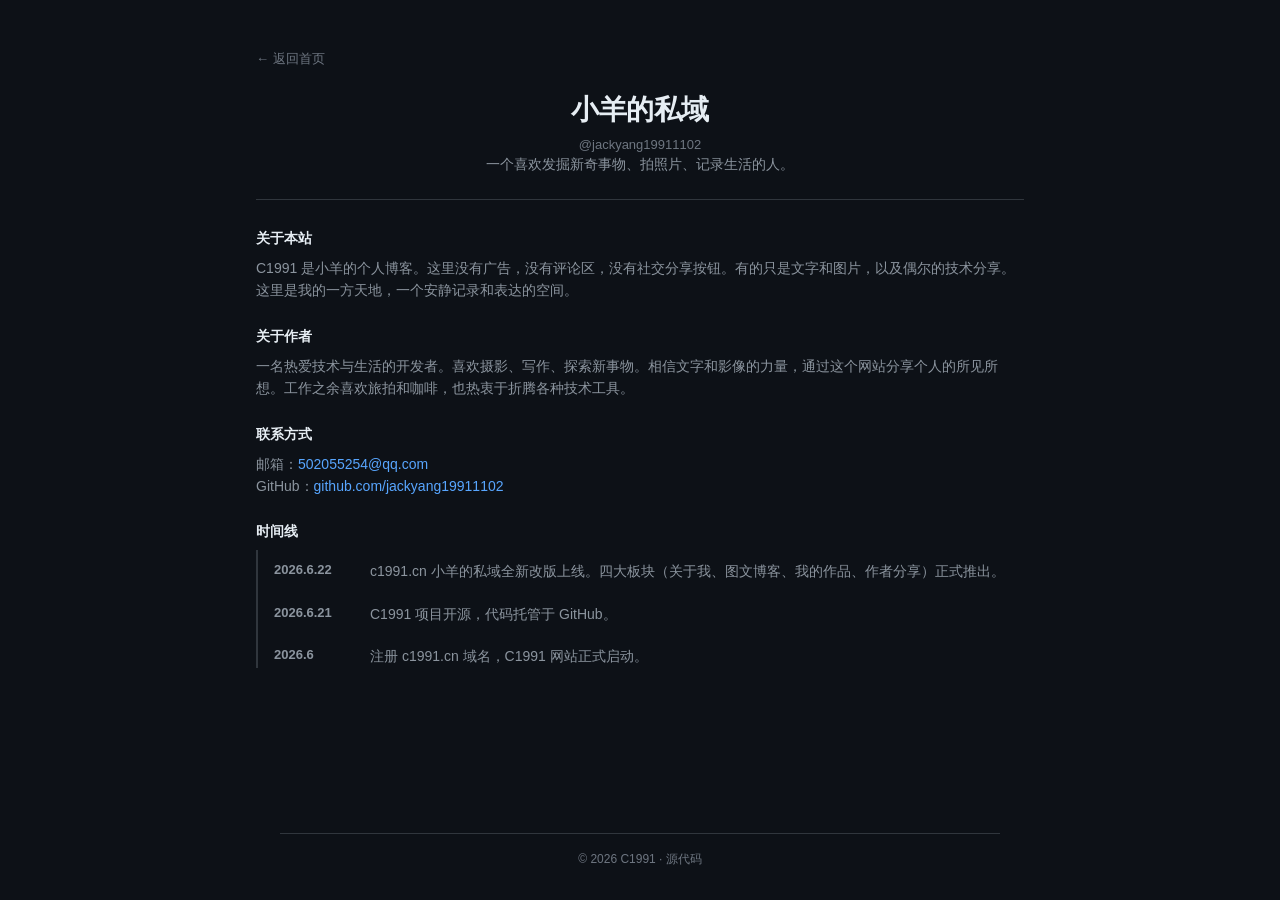
==== commit e82e0b1d: "style: switch to GitHub dark mode design system - GitHub dark palette (#0d1117 canvas, #161b22 surfa" ====
--- a/about.html
+++ b/about.html
@@ -7,9 +7,6 @@
 <meta name="color-scheme" content="dark">
 <title>关于我的 — C1991</title>
 <link rel="icon" type="image/png" href="/images/icon.png">
-<link rel="preconnect" href="https://fonts.googleapis.com">
-<link rel="preconnect" href="https://fonts.gstatic.com" crossorigin>
-<link href="https://fonts.googleapis.com/css2?family=Inter:wght@300;400;500&family=Playfair+Display:ital,wght@0,400&display=swap" rel="stylesheet">
 <link rel="stylesheet" href="/css/style.css">
 </head>
 <body>
--- a/css/style.css
+++ b/css/style.css
@@ -1,23 +1,29 @@
 /* ============================================================
-   C1991 — Minimal Personal Site
-   Typography-first, generous whitespace, unified design.
-   Four sections: About / Photo Blog / My Works / Author Shares
-   ============================================================ */
-
-/* ---- Design Tokens ---- */
+   C1991 — GitHub-style design system
+   Dark mode, system fonts, utilitarian minimalism
+   ============================================================ */
+
+/* ---- Design Tokens: GitHub Dark Mode ---- */
 :root {
-  --bg:        #050508;
-  --text:      #ededef;
-  --text-dim:  rgba(255,255,255,0.50);
-  --text-sub:  rgba(255,255,255,0.20);
-  --text-hair: rgba(255,255,255,0.10);
-
-  --font-display: "Playfair Display", "Noto Serif SC", "SimSun", serif;
-  --font-sans: "Inter", -apple-system, BlinkMacSystemFont, "PingFang SC", "Noto Sans SC", "Microsoft YaHei", sans-serif;
-  --font-mono: "SF Mono", ui-monospace, "JetBrains Mono", Consolas, monospace;
-
-  --ease-out: cubic-bezier(0.22, 0.61, 0.36, 1);
-  --ease-spring: cubic-bezier(0.16, 1, 0.3, 1);
+  --color-canvas:       #0d1117;
+  --color-surface:      #161b22;
+  --color-border:       #30363d;
+  --color-border-muted: #21262d;
+  --color-text-primary: #e6edf3;
+  --color-text-secondary: #8b949e;
+  --color-text-tertiary: #6e7681;
+  --color-accent:       #58a6ff;
+  --color-accent-emphasis: #1f6feb;
+  --color-success:      #3fb950;
+  --color-danger:       #f85149;
+  --color-warning:      #d2991d;
+
+  --font-system: -apple-system, BlinkMacSystemFont, "Segoe UI", "Noto Sans", Helvetica, Arial, sans-serif, "Apple Color Emoji", "Segoe UI Emoji";
+  --font-mono: ui-monospace, SFMono-Regular, "SF Mono", Menlo, Consolas, "Liberation Mono", monospace;
+
+  --radius-sm: 6px;
+  --radius-md: 8px;
+  --ease-out: cubic-bezier(0.33, 1, 0.68, 1);
 }
 
 /* ---- Reset ---- */
@@ -29,168 +35,130 @@
 }
 
 body {
-  background: var(--bg);
-  color: var(--text);
-  font-family: var(--font-sans);
-  font-size: 15px;
+  background: var(--color-canvas);
+  color: var(--color-text-primary);
+  font-family: var(--font-system);
+  font-size: 14px;
   line-height: 1.5;
   min-height: 100vh;
   display: flex;
   flex-direction: column;
   align-items: center;
-  overflow-x: hidden;
-}
-
-/* ============================================================
-   PORTAL — Homepage centered vertical layout
+}
+
+a { color: var(--color-accent); text-decoration: none; }
+a:hover { text-decoration: underline; }
+
+/* ============================================================
+   PORTAL — Homepage
    ============================================================ */
 .portal {
   display: flex;
   flex-direction: column;
   align-items: center;
   justify-content: center;
-  gap: 48px;
+  gap: 32px;
   padding: 80px 24px;
-  position: relative;
-  z-index: 10;
   width: 100%;
   flex: 1;
 }
 
-/* ---- Brand ---- */
+/* Brand */
 .brand {
-  font-family: var(--font-display);
-  font-size: clamp(40px, 6vw, 56px);
-  font-weight: 300;
-  letter-spacing: 0.08em;
-  color: #fff;
+  font-family: var(--font-system);
+  font-size: clamp(28px, 5vw, 36px);
+  font-weight: 600;
+  letter-spacing: -0.02em;
+  color: var(--color-text-primary);
   line-height: 1;
 }
 
-/* ---- Tagline ---- */
 .tagline {
   font-size: 14px;
-  font-weight: 300;
-  color: var(--text-dim);
-  letter-spacing: 0.12em;
-}
-
-/* ---- Divider ---- */
+  font-weight: 400;
+  color: var(--color-text-secondary);
+  letter-spacing: 0;
+}
+
 .divider {
-  width: 60px;
+  width: 80px;
   height: 1px;
-  background: var(--text-hair);
+  background: var(--color-border);
   border: none;
 }
 
-/* ---- Nav Cards — Glass-morphism card grid ---- */
+/* ---- Nav Cards ---- */
 .nav-cards {
   display: flex;
   flex-direction: column;
   gap: 8px;
   width: 100%;
-  max-width: 380px;
+  max-width: 400px;
 }
 
 .nav-card {
   display: flex;
   align-items: center;
-  gap: 16px;
-  padding: 18px 20px;
+  gap: 14px;
+  padding: 16px;
   text-decoration: none;
-  color: inherit;
-  background: rgba(255,255,255,0.02);
-  border: 1px solid rgba(255,255,255,0.04);
-  border-radius: 8px;
-  backdrop-filter: blur(8px);
-  -webkit-backdrop-filter: blur(8px);
-  transition: all 0.4s var(--ease-out);
-  position: relative;
-  overflow: hidden;
-}
-
-/* Subtle inner glow on hover */
-.nav-card::before {
-  content: '';
-  position: absolute;
-  inset: 0;
-  background: radial-gradient(ellipse at 50% 0%, rgba(255,255,255,0.03) 0%, transparent 70%);
-  opacity: 0;
-  transition: opacity 0.4s var(--ease-out);
+  color: var(--color-text-primary);
+  background: var(--color-surface);
+  border: 1px solid var(--color-border);
+  border-radius: var(--radius-sm);
+  transition: background 0.15s var(--ease-out), border-color 0.15s;
 }
 
 .nav-card:hover {
-  background: rgba(255,255,255,0.04);
-  border-color: rgba(255,255,255,0.08);
-  transform: translateY(-1px);
-  box-shadow: 0 4px 24px rgba(0,0,0,0.3);
-}
-
-.nav-card:hover::before {
-  opacity: 1;
-}
-
-.nav-card:active {
-  transform: scale(0.99);
-}
-
-/* Icon */
+  background: var(--color-border-muted);
+  border-color: var(--color-text-tertiary);
+  text-decoration: none;
+}
+
 .nav-card-icon {
-  width: 40px;
-  height: 40px;
+  width: 36px;
+  height: 36px;
   flex-shrink: 0;
   display: flex;
   align-items: center;
   justify-content: center;
-  background: rgba(255,255,255,0.04);
-  border-radius: 6px;
-  color: rgba(255,255,255,0.35);
-  transition: all 0.4s var(--ease-out);
-}
-
-.nav-card:hover .nav-card-icon {
-  background: rgba(255,255,255,0.07);
-  color: rgba(255,255,255,0.55);
-}
-
-/* Body */
+  color: var(--color-text-secondary);
+}
+
 .nav-card-body {
   flex: 1;
   min-width: 0;
   display: flex;
   flex-direction: column;
-  gap: 3px;
+  gap: 2px;
 }
 
 .nav-card-label {
-  font-size: 18px;
-  font-weight: 400;
-  color: rgba(255,255,255,0.85);
-  letter-spacing: 0.02em;
+  font-size: 15px;
+  font-weight: 600;
+  color: var(--color-text-primary);
 }
 
 .nav-card-sub {
   font-size: 12px;
-  font-weight: 300;
-  color: rgba(255,255,255,0.25);
-  letter-spacing: 0.04em;
-}
-
-/* Arrow */
+  font-weight: 400;
+  color: var(--color-text-tertiary);
+}
+
 .nav-card-arrow {
   width: 16px;
   height: 16px;
   flex-shrink: 0;
-  color: rgba(255,255,255,0.08);
+  color: var(--color-text-tertiary);
   display: flex;
   align-items: center;
   justify-content: center;
-  transition: all 0.4s var(--ease-spring);
+  transition: transform 0.2s var(--ease-out), color 0.2s;
 }
 
 .nav-card:hover .nav-card-arrow {
   transform: translateX(3px);
-  color: rgba(255,255,255,0.30);
+  color: var(--color-text-secondary);
 }
 
 /* ============================================================
@@ -200,584 +168,720 @@
   display: flex;
   align-items: center;
   justify-content: center;
-  gap: 24px;
+  gap: 16px;
 }
 
 .stats-item {
-  font-size: 11px;
-  font-weight: 300;
-  color: var(--text-sub);
-  letter-spacing: 0.08em;
+  font-size: 12px;
+  font-weight: 400;
+  color: var(--color-text-tertiary);
 }
 
 .stats-item .val {
   font-size: 13px;
-  font-weight: 300;
-  color: rgba(255,255,255,0.50);
-  letter-spacing: 0;
+  font-weight: 600;
+  color: var(--color-text-secondary);
   margin-right: 2px;
 }
 
 .stats-sep {
   width: 1px;
-  height: 10px;
-  background: var(--text-hair);
-}
-
-/* ---- Copyright ---- */
-.copyright {
-  font-size: 11px;
-  font-weight: 300;
-  color: rgba(255,255,255,0.10);
-  letter-spacing: 0.06em;
-}
-
-/* ============================================================
-   DECORATIVE ELEMENTS — Minimal geometric accents
-   ============================================================ */
-.deco {
-  position: fixed;
-  pointer-events: none;
-  z-index: 0;
-}
-
-.deco-circle-tr {
-  width: 40px;
-  height: 40px;
-  border-radius: 50%;
-  border: 1px solid rgba(255,255,255,0.05);
-  top: 60px;
-  right: 60px;
-}
-
-.deco-circle-bl {
-  width: 28px;
-  height: 28px;
-  border-radius: 50%;
-  border: 1px solid rgba(255,255,255,0.04);
-  bottom: 60px;
-  left: 60px;
-}
-
-.deco-line-l {
-  width: 1px;
-  height: 120px;
-  background: rgba(255,255,255,0.04);
-  left: 60px;
-  top: 50%;
-  transform: translateY(-50%);
-}
-
-.deco-line-r {
-  width: 1px;
-  height: 80px;
-  background: rgba(255,255,255,0.04);
-  right: 60px;
-  top: 42%;
-}
-
-.deco-dot {
-  width: 3px;
-  height: 3px;
-  border-radius: 50%;
-  background: rgba(255,255,255,0.15);
-  left: 50%;
-  top: calc(50% - 140px);
-  transform: translateX(-50%);
-}
-
-/* ============================================================
-   SUBPAGE LAYOUT — Unified for all section pages
+  height: 12px;
+  background: var(--color-border);
+}
+
+/* ============================================================
+   SUBPAGE LAYOUT
    ============================================================ */
 .subpage {
   display: flex;
   flex-direction: column;
   align-items: center;
-  padding: 64px 24px 0;
+  padding: 48px 24px 0;
   width: 100%;
   flex: 1;
 }
 
 .subpage-container {
   width: 100%;
-  max-width: 800px;
+  max-width: 768px;
   flex: 1;
 }
 
-/* ---- Back Link ---- */
 .subpage-back {
   display: inline-flex;
   align-items: center;
-  gap: 6px;
-  font-family: var(--font-sans);
+  gap: 4px;
   font-size: 13px;
-  font-weight: 300;
-  color: rgba(255,255,255,0.20);
+  font-weight: 400;
+  color: var(--color-text-tertiary);
   text-decoration: none;
-  letter-spacing: 0.04em;
-  transition: color 0.3s;
-  margin-bottom: 24px;
-}
-.subpage-back:hover { color: rgba(255,255,255,0.50); }
-
-/* ---- Page Heading ---- */
+  margin-bottom: 20px;
+  transition: color 0.15s;
+}
+.subpage-back:hover { color: var(--color-accent); text-decoration: none; }
+
 .subpage-heading {
-  font-family: var(--font-display);
-  font-size: clamp(24px, 4vw, 32px);
-  font-weight: 400;
-  letter-spacing: 0.02em;
-  color: #fff;
+  font-family: var(--font-system);
+  font-size: clamp(22px, 4vw, 28px);
+  font-weight: 600;
+  letter-spacing: -0.02em;
+  color: var(--color-text-primary);
   text-align: center;
   margin-bottom: 4px;
 }
 
 .subpage-desc {
-  font-family: var(--font-sans);
   font-size: 14px;
-  font-weight: 300;
-  color: var(--text-dim);
+  font-weight: 400;
+  color: var(--color-text-secondary);
   text-align: center;
-  letter-spacing: 0.08em;
-  margin-bottom: 28px;
+  margin-bottom: 24px;
 }
 
 .subpage-divider {
   border: none;
   height: 1px;
-  background: rgba(255,255,255,0.05);
-  margin: 0 0 32px;
-}
-
-/* ============================================================
-   UNIFIED FOOTER — Every page bottom
+  background: var(--color-border);
+  margin: 0 0 28px;
+}
+
+/* ============================================================
+   UNIFIED FOOTER
    ============================================================ */
 .site-footer {
   text-align: center;
   padding: 40px 24px 32px;
   width: 100%;
-  max-width: 800px;
+  max-width: 768px;
 }
 
 .footer-divider {
   height: 1px;
-  background: rgba(255,255,255,0.05);
-  max-width: 640px;
+  background: var(--color-border);
+  max-width: 100%;
   margin: 0 auto 16px;
 }
 
-.site-footer .stats-bar {
-  margin-bottom: 10px;
-}
+.site-footer .stats-bar { margin-bottom: 8px; }
 
 .site-footer .copy {
-  font-size: 11px;
-  font-weight: 300;
-  color: rgba(255,255,255,0.10);
-  letter-spacing: 0.06em;
+  font-size: 12px;
+  font-weight: 400;
+  color: var(--color-text-tertiary);
 }
 
 .site-footer a {
-  color: rgba(255,255,255,0.20);
+  color: var(--color-text-tertiary);
   text-decoration: none;
 }
-.site-footer a:hover { color: rgba(255,255,255,0.40); }
-
-/* ============================================================
-   ABOUT PAGE — Author introduction
-   ============================================================ */
-.about-header {
-  text-align: center;
-  margin-bottom: 12px;
-}
+.site-footer a:hover { color: var(--color-accent); text-decoration: none; }
+
+/* ============================================================
+   ABOUT PAGE
+   ============================================================ */
+.about-header { text-align: center; margin-bottom: 12px; }
 
 .about-handle {
-  font-family: var(--font-sans);
-  font-size: 12px;
-  font-weight: 300;
-  color: rgba(255,255,255,0.20);
-  letter-spacing: 0.06em;
-}
-
-.about-section {
-  margin-bottom: 28px;
-}
+  font-size: 13px;
+  font-weight: 400;
+  color: var(--color-text-tertiary);
+}
+
+.about-section { margin-bottom: 24px; }
 
 .about-section h3 {
-  font-family: var(--font-sans);
   font-size: 14px;
-  font-weight: 500;
-  color: rgba(255,255,255,0.60);
-  letter-spacing: 0.02em;
+  font-weight: 600;
+  color: var(--color-text-primary);
   margin-bottom: 8px;
 }
 
 .about-section p,
 .about-section li {
+  font-size: 14px;
+  font-weight: 400;
+  color: var(--color-text-secondary);
+  line-height: 1.6;
+}
+
+.about-section a {
+  color: var(--color-accent);
+  text-decoration: none;
+}
+.about-section a:hover { text-decoration: underline; }
+
+/* Timeline */
+.timeline { list-style: none; padding: 0; }
+
+.timeline li {
+  display: flex;
+  gap: 16px;
+  padding: 10px 0 10px 16px;
+  border-left: 2px solid var(--color-border);
+  transition: border-color 0.15s;
+}
+.timeline li:last-child { padding-bottom: 0; }
+.timeline li:hover { border-left-color: var(--color-text-tertiary); }
+
+.timeline .year {
   font-size: 13px;
-  font-weight: 300;
-  color: rgba(255,255,255,0.35);
-  line-height: 1.7;
-}
-
-.about-section a {
-  color: rgba(255,255,255,0.35);
-  text-decoration: underline;
-}
-.about-section a:hover { color: rgba(255,255,255,0.60); }
-
-/* Timeline */
-.timeline {
-  list-style: none;
-  padding: 0;
-}
-
-.timeline li {
-  display: flex;
-  gap: 16px;
-  padding: 8px 0 8px 14px;
-  border-left: 1px solid rgba(255,255,255,0.08);
-  transition: border-color 0.3s;
-}
-.timeline li:last-child { padding-bottom: 0; }
-.timeline li:hover { border-left-color: rgba(255,255,255,0.15); }
-
-.timeline .year {
-  font-size: 12px;
-  font-weight: 400;
-  letter-spacing: 0.04em;
-  color: rgba(255,255,255,0.30);
+  font-weight: 600;
+  color: var(--color-text-secondary);
   min-width: 80px;
   flex-shrink: 0;
 }
 
 .timeline .event {
-  font-size: 13px;
-  font-weight: 300;
-  color: rgba(255,255,255,0.35);
+  font-size: 14px;
+  font-weight: 400;
+  color: var(--color-text-secondary);
   line-height: 1.6;
 }
 
 /* ============================================================
-   PHOTO BLOG — TikTok-style card grid
-   ============================================================ */
-
-/* Tag filter bar */
+   PHOTO BLOG — Card grid
+   ============================================================ */
 .tag-filter-bar {
   display: flex;
-  gap: 8px;
+  gap: 6px;
   flex-wrap: wrap;
   justify-content: center;
-  margin-bottom: 28px;
+  margin-bottom: 24px;
 }
 
 .tag-pill {
-  font-family: var(--font-sans);
-  font-size: 12px;
-  font-weight: 300;
-  padding: 6px 16px;
+  font-size: 12px;
+  font-weight: 500;
+  padding: 5px 12px;
   border-radius: 2em;
-  color: rgba(255,255,255,0.30);
-  background: rgba(255,255,255,0.03);
-  border: none;
+  color: var(--color-text-secondary);
+  background: var(--color-border-muted);
+  border: 1px solid var(--color-border);
   cursor: pointer;
-  letter-spacing: 0.04em;
-  transition: all 0.25s;
-}
-.tag-pill:hover { background: rgba(255,255,255,0.06); color: rgba(255,255,255,0.50); }
-.tag-pill.active { background: rgba(255,255,255,0.10); color: rgba(255,255,255,0.60); }
-
-/* Card grid — 3 columns on desktop, responsive */
+  transition: all 0.15s;
+}
+.tag-pill:hover { background: var(--color-border); color: var(--color-text-primary); }
+.tag-pill.active { background: var(--color-accent-emphasis); border-color: var(--color-accent-emphasis); color: #fff; }
+
 .photo-grid {
   display: grid;
   grid-template-columns: repeat(3, 1fr);
-  gap: 20px;
-  margin-bottom: 20px;
+  gap: 16px;
+  margin-bottom: 16px;
 }
 
 .photo-card {
   display: flex;
   flex-direction: column;
-  gap: 10px;
+  gap: 8px;
   cursor: pointer;
-  transition: transform 0.35s var(--ease-out);
-}
-.photo-card:hover { transform: translateY(-4px); }
-.photo-card:active { transform: scale(0.98); }
+  background: var(--color-surface);
+  border: 1px solid var(--color-border);
+  border-radius: var(--radius-sm);
+  overflow: hidden;
+  transition: border-color 0.15s;
+}
+.photo-card:hover { border-color: var(--color-text-tertiary); }
 
 .photo-card .card-image {
   width: 100%;
   aspect-ratio: 3/4;
   object-fit: cover;
-  border-radius: 4px;
-  background: rgba(255,255,255,0.03);
-  transition: opacity 0.3s;
-}
-.photo-card:hover .card-image { opacity: 0.85; }
+  background: var(--color-canvas);
+}
 
 .photo-card .card-body {
   display: flex;
   flex-direction: column;
-  gap: 4px;
-  padding: 0 2px;
+  gap: 2px;
+  padding: 10px 12px 12px;
 }
 
 .photo-card .card-title {
-  font-size: 14px;
-  font-weight: 400;
-  color: rgba(255,255,255,0.85);
-  letter-spacing: 0.01em;
+  font-size: 13px;
+  font-weight: 600;
+  color: var(--color-text-primary);
   line-height: 1.4;
 }
 
 .photo-card .card-date {
   font-size: 11px;
-  font-weight: 300;
-  color: rgba(255,255,255,0.20);
-  letter-spacing: 0.06em;
+  font-weight: 400;
+  color: var(--color-text-tertiary);
 }
 
 .photo-card .card-tag {
-  font-size: 10px;
-  font-weight: 300;
-  color: rgba(255,255,255,0.25);
-  letter-spacing: 0.04em;
-}
-
-/* ============================================================
-   MY WORKS — Two-column: text works + visual works
+  font-size: 11px;
+  font-weight: 400;
+  color: var(--color-text-tertiary);
+}
+
+/* ============================================================
+   MY WORKS — Two-column layout
    ============================================================ */
 .works-layout {
   display: grid;
   grid-template-columns: 1fr 1fr;
-  gap: 48px;
+  gap: 40px;
 }
 
 .works-column {
   display: flex;
   flex-direction: column;
-  gap: 20px;
+  gap: 16px;
 }
 
 .works-section-title {
-  font-family: var(--font-sans);
-  font-size: 16px;
-  font-weight: 500;
-  color: rgba(255,255,255,0.60);
-  letter-spacing: 0.02em;
-  margin-bottom: 4px;
+  font-size: 15px;
+  font-weight: 600;
+  color: var(--color-text-primary);
+  margin-bottom: 2px;
 }
 
 .works-section-desc {
-  font-family: var(--font-sans);
-  font-size: 12px;
-  font-weight: 300;
-  color: rgba(255,255,255,0.20);
-  letter-spacing: 0.06em;
-}
-
-/* Novel / Text work list */
-.novel-list {
+  font-size: 12px;
+  font-weight: 400;
+  color: var(--color-text-tertiary);
+}
+
+/* Novel list */
+.novel-list { display: flex; flex-direction: column; }
+
+.novel-item {
   display: flex;
   flex-direction: column;
-}
-
-.novel-item {
-  display: flex;
-  flex-direction: column;
-  gap: 6px;
-  padding: 18px 0;
-  border-bottom: 1px solid rgba(255,255,255,0.05);
+  gap: 4px;
+  padding: 16px;
   text-decoration: none;
   color: inherit;
-  transition: padding 0.3s var(--ease-out);
-}
-.novel-item:first-child { border-top: 1px solid rgba(255,255,255,0.05); }
-.novel-item:hover { padding-left: 8px; border-bottom-color: rgba(255,255,255,0.10); }
+  background: var(--color-surface);
+  border: 1px solid var(--color-border);
+  border-radius: var(--radius-sm);
+  margin-bottom: 8px;
+  transition: border-color 0.15s;
+}
+.novel-item:hover { border-color: var(--color-text-tertiary); text-decoration: none; }
 
 .novel-title {
-  font-size: 16px;
-  font-weight: 400;
-  color: rgba(255,255,255,0.85);
-  letter-spacing: 0.01em;
+  font-size: 15px;
+  font-weight: 600;
+  color: var(--color-text-primary);
 }
 
 .novel-meta {
   display: flex;
-  gap: 12px;
-  align-items: center;
-  font-size: 11px;
-  font-weight: 300;
-}
-
-.novel-meta .status {
-  color: rgba(255,255,255,0.30);
-  letter-spacing: 0.04em;
-}
-
-.novel-meta .date {
-  color: rgba(255,255,255,0.20);
-  font-family: var(--font-mono);
-}
+  gap: 8px;
+  align-items: center;
+  font-size: 12px;
+}
+
+.novel-meta .status { color: var(--color-text-secondary); }
+.novel-meta .date { color: var(--color-text-tertiary); font-family: var(--font-mono); font-size: 11px; }
 
 .novel-desc {
-  font-size: 12px;
-  font-weight: 300;
-  color: var(--text-dim);
-  line-height: 1.6;
+  font-size: 13px;
+  font-weight: 400;
+  color: var(--color-text-secondary);
+  line-height: 1.5;
 }
 
 /* Image works grid */
 .works-image-grid {
   display: grid;
   grid-template-columns: 1fr 1fr;
-  gap: 12px;
+  gap: 8px;
 }
 
 .works-image-item {
   width: 100%;
   aspect-ratio: 4/3;
   object-fit: cover;
-  border-radius: 4px;
-  background: rgba(255,255,255,0.02);
+  border-radius: var(--radius-sm);
+  background: var(--color-surface);
+  border: 1px solid var(--color-border);
   cursor: pointer;
-  transition: transform 0.35s var(--ease-out), opacity 0.3s;
-}
-.works-image-item:hover { transform: scale(1.03); opacity: 0.85; }
-
-/* ============================================================
-   AUTHOR SHARES — Time-sorted, priority-ranked list
-   ============================================================ */
-
-/* Priority badge */
+  transition: border-color 0.15s;
+}
+.works-image-item:hover { border-color: var(--color-text-tertiary); }
+
+/* ============================================================
+   AUTHOR SHARES — Time-sorted list
+   ============================================================ */
 .share-priority {
   display: inline-flex;
   align-items: center;
   gap: 4px;
-  font-size: 10px;
-  font-weight: 400;
+  font-size: 11px;
+  font-weight: 500;
   padding: 2px 8px;
   border-radius: 2em;
-  letter-spacing: 0.04em;
-}
-
-.share-priority.pin {
-  color: #f59e0b;
-  background: rgba(245, 158, 11, 0.10);
-}
-
-.share-priority.hot {
-  color: #ef4444;
-  background: rgba(239, 68, 68, 0.10);
-}
-
-.share-priority.new {
-  color: #3b82f6;
-  background: rgba(59, 130, 246, 0.10);
-}
-
-/* Share list */
-.share-list {
-  display: flex;
-  flex-direction: column;
-}
+}
+
+.share-priority.pin { color: var(--color-warning); background: rgba(210, 153, 29, 0.10); }
+.share-priority.hot { color: var(--color-danger); background: rgba(248, 81, 73, 0.10); }
+.share-priority.new { color: var(--color-accent); background: rgba(88, 166, 255, 0.10); }
+
+.share-list { display: flex; flex-direction: column; }
 
 .share-item {
   display: flex;
   align-items: flex-start;
-  gap: 16px;
-  padding: 18px 0;
+  gap: 14px;
+  padding: 16px;
   text-decoration: none;
   color: inherit;
-  border-bottom: 1px solid rgba(255,255,255,0.05);
-  transition: padding 0.3s var(--ease-out), border-color 0.3s;
-}
-.share-item:first-child { border-top: 1px solid rgba(255,255,255,0.05); }
-.share-item:hover { padding-left: 8px; border-bottom-color: rgba(255,255,255,0.10); }
+  background: var(--color-surface);
+  border: 1px solid var(--color-border);
+  border-radius: var(--radius-sm);
+  margin-bottom: 8px;
+  transition: border-color 0.15s;
+}
+.share-item:hover { border-color: var(--color-text-tertiary); text-decoration: none; }
 
 .share-item .rank-num {
   font-family: var(--font-mono);
-  font-size: 13px;
-  font-weight: 300;
-  color: rgba(255,255,255,0.20);
+  font-size: 14px;
+  font-weight: 400;
+  color: var(--color-text-tertiary);
   min-width: 24px;
   flex-shrink: 0;
-  padding-top: 2px;
-}
-
-.share-item:nth-child(1) .rank-num { color: #f59e0b; }
-.share-item:nth-child(2) .rank-num { color: #94a3b8; }
-.share-item:nth-child(3) .rank-num { color: #d97706; }
-
-.share-body {
-  flex: 1;
-  min-width: 0;
-  display: flex;
-  flex-direction: column;
-  gap: 6px;
-}
+  padding-top: 1px;
+}
+
+.share-item:nth-child(1) .rank-num { color: var(--color-warning); }
+.share-item:nth-child(2) .rank-num { color: #9ca3af; }
+.share-item:nth-child(3) .rank-num { color: #b45309; }
+
+.share-body { flex: 1; min-width: 0; display: flex; flex-direction: column; gap: 4px; }
 
 .share-title-row {
   display: flex;
   align-items: center;
-  gap: 10px;
+  gap: 8px;
   flex-wrap: wrap;
 }
 
 .share-title {
   font-size: 15px;
-  font-weight: 400;
-  color: rgba(255,255,255,0.85);
-  letter-spacing: 0;
+  font-weight: 600;
+  color: var(--color-text-primary);
   line-height: 1.3;
 }
 
 .share-desc {
   font-size: 13px;
-  font-weight: 300;
-  color: var(--text-dim);
+  font-weight: 400;
+  color: var(--color-text-secondary);
   line-height: 1.5;
 }
 
 .share-meta {
   display: flex;
   align-items: center;
-  gap: 12px;
-  font-size: 11px;
+  gap: 8px;
+  font-size: 12px;
 }
 
 .share-date {
   font-family: var(--font-mono);
-  color: rgba(255,255,255,0.20);
-  letter-spacing: 0.04em;
+  font-size: 11px;
+  color: var(--color-text-tertiary);
 }
 
 .share-tag {
-  color: rgba(255,255,255,0.25);
-  letter-spacing: 0.04em;
+  color: var(--color-text-secondary);
 }
 
 .share-arrow {
-  color: rgba(255,255,255,0.10);
+  color: var(--color-text-tertiary);
   font-size: 14px;
   flex-shrink: 0;
   padding-top: 2px;
-  transition: all 0.3s var(--ease-spring);
-  opacity: 0;
-  transform: translateX(-4px);
-}
-.share-item:hover .share-arrow { opacity: 1; transform: translateX(0); color: rgba(255,255,255,0.30); }
+  transition: transform 0.2s var(--ease-out), color 0.2s;
+}
+.share-item:hover .share-arrow { transform: translateX(3px); color: var(--color-text-secondary); }
 
 /* Empty state */
 .empty-state {
   text-align: center;
   padding: 3rem 1rem;
-  color: rgba(255,255,255,0.15);
+  color: var(--color-text-tertiary);
   font-size: 14px;
-  font-weight: 300;
-}
-
-/* ============================================================
-   POST DETAIL — Shared article/content view
+  font-weight: 400;
+}
+
+/* ============================================================
+   ARTICLE CONTENT — Share detail view
+   ============================================================ */
+.article-content { max-width: 720px; margin: 0 auto; }
+
+.article-header {
+  text-align: center;
+  margin-bottom: 24px;
+  padding-bottom: 20px;
+  border-bottom: 1px solid var(--color-border);
+}
+
+.article-header h1 {
+  font-family: var(--font-system);
+  font-size: clamp(22px, 4vw, 28px);
+  font-weight: 600;
+  letter-spacing: -0.02em;
+  color: var(--color-text-primary);
+  line-height: 1.3;
+  margin-bottom: 8px;
+}
+
+.article-subtitle {
+  font-size: 14px;
+  font-weight: 400;
+  color: var(--color-text-secondary);
+  line-height: 1.6;
+  margin-bottom: 8px;
+}
+
+.article-meta {
+  font-size: 12px;
+  font-weight: 400;
+  color: var(--color-text-tertiary);
+}
+
+.article-meta-sep { color: var(--color-border); }
+
+.article-lead {
+  font-size: 15px;
+  font-weight: 400;
+  color: var(--color-text-secondary);
+  line-height: 1.7;
+  margin-bottom: 16px;
+}
+
+.section-divider {
+  border: none;
+  height: 1px;
+  background: var(--color-border);
+  margin: 32px 0;
+}
+
+/* Article typography */
+.article-content section h2 {
+  font-family: var(--font-system);
+  font-size: 18px;
+  font-weight: 600;
+  color: var(--color-text-primary);
+  margin-bottom: 16px;
+  padding-bottom: 8px;
+  border-bottom: 1px solid var(--color-border-muted);
+}
+
+.article-content section h3 {
+  font-family: var(--font-system);
+  font-size: 15px;
+  font-weight: 600;
+  color: var(--color-text-primary);
+  margin: 20px 0 8px;
+}
+
+.article-content section p {
+  font-size: 14px;
+  font-weight: 400;
+  color: var(--color-text-secondary);
+  line-height: 1.7;
+  margin-bottom: 12px;
+}
+
+.article-content section strong { font-weight: 600; color: var(--color-text-primary); }
+
+.article-content section code {
+  font-family: var(--font-mono);
+  font-size: 0.88em;
+  color: var(--color-text-secondary);
+  background: var(--color-border-muted);
+  padding: 2px 6px;
+  border-radius: 4px;
+}
+
+/* Callout */
+.callout {
+  background: var(--color-surface);
+  border: 1px solid var(--color-border);
+  padding: 16px;
+  margin: 16px 0;
+  border-radius: var(--radius-sm);
+}
+
+.callout.callout-accent {
+  border-color: var(--color-accent);
+  border-left: 3px solid var(--color-accent);
+}
+
+.callout-label {
+  font-size: 12px;
+  font-weight: 600;
+  color: var(--color-text-secondary);
+  margin-bottom: 8px;
+}
+
+.callout p { font-size: 13px !important; margin-bottom: 0 !important; }
+
+.layer-list { display: flex; flex-direction: column; gap: 12px; margin-top: 8px; }
+
+.layer-list dt {
+  font-size: 13px;
+  font-weight: 600;
+  color: var(--color-text-primary);
+  margin-bottom: 2px;
+}
+
+.layer-list dd {
+  font-size: 13px;
+  font-weight: 400;
+  color: var(--color-text-secondary);
+  line-height: 1.7;
+  margin: 0;
+}
+
+/* Tips list */
+.tips-list {
+  display: flex;
+  flex-direction: column;
+  gap: 8px;
+  margin: 12px 0;
+}
+
+.tip-item {
+  display: flex;
+  gap: 14px;
+  padding: 14px 16px;
+  background: var(--color-surface);
+  border: 1px solid var(--color-border);
+  border-radius: var(--radius-sm);
+}
+
+.tip-num {
+  font-family: var(--font-mono);
+  font-size: 20px;
+  font-weight: 400;
+  color: var(--color-text-tertiary);
+  flex-shrink: 0;
+  line-height: 1;
+}
+
+.tip-body strong { display: block; font-size: 14px; font-weight: 600; color: var(--color-text-primary); margin-bottom: 2px; }
+.tip-body p { font-size: 13px !important; margin-bottom: 0 !important; }
+
+/* Compare box */
+.compare-box {
+  display: flex;
+  flex-direction: column;
+  gap: 6px;
+  margin: 12px 0;
+}
+
+.compare-item {
+  padding: 12px 16px;
+  border-radius: var(--radius-sm);
+  border-left: 3px solid transparent;
+  background: var(--color-surface);
+}
+
+.compare-item.bad { border-left-color: var(--color-danger); }
+.compare-item.good { border-left-color: var(--color-success); }
+
+.compare-badge {
+  font-size: 11px;
+  font-weight: 600;
+  display: block;
+  margin-bottom: 4px;
+}
+.compare-item.bad .compare-badge { color: var(--color-danger); }
+.compare-item.good .compare-badge { color: var(--color-success); }
+
+.compare-item p { font-size: 13px !important; margin-bottom: 2px !important; }
+.compare-result { font-size: 12px; color: var(--color-text-tertiary); }
+
+/* Code block */
+.code-block {
+  background: var(--color-canvas);
+  border: 1px solid var(--color-border);
+  padding: 16px;
+  margin: 8px 0 16px;
+  border-radius: var(--radius-sm);
+  overflow-x: auto;
+  font-family: var(--font-mono);
+  font-size: 12px;
+  font-weight: 400;
+  color: var(--color-text-secondary);
+  line-height: 1.6;
+  white-space: pre-wrap;
+  word-break: break-all;
+}
+.code-block code { font-family: inherit; font-size: inherit; color: inherit; background: none !important; padding: 0 !important; }
+
+/* Reference grid */
+.ref-grid {
+  display: grid;
+  grid-template-columns: repeat(auto-fill, minmax(180px, 1fr));
+  gap: 8px;
+  margin: 12px 0;
+}
+
+.ref-card {
+  background: var(--color-surface);
+  border: 1px solid var(--color-border);
+  padding: 12px 14px;
+  border-radius: var(--radius-sm);
+}
+
+.ref-card h4 {
+  font-size: 13px;
+  font-weight: 600;
+  color: var(--color-text-primary);
+  margin-bottom: 8px;
+}
+
+.ref-card ul { list-style: none; padding: 0; margin: 0; display: flex; flex-direction: column; gap: 3px; }
+
+.ref-card li {
+  font-size: 12px;
+  font-weight: 400;
+  color: var(--color-text-secondary);
+  line-height: 1.5;
+}
+
+.ref-card li code {
+  font-size: 11px;
+  color: var(--color-text-tertiary);
+}
+
+/* Article tags */
+.article-tags {
+  display: flex;
+  gap: 6px;
+  flex-wrap: wrap;
+  justify-content: center;
+  padding: 28px 0 12px;
+  margin-top: 16px;
+  border-top: 1px solid var(--color-border);
+}
+
+.article-tag {
+  display: inline-block;
+  font-size: 12px;
+  font-weight: 500;
+  padding: 4px 12px;
+  border-radius: 2em;
+  background: var(--color-border-muted);
+  border: 1px solid var(--color-border);
+  color: var(--color-text-secondary);
+  transition: all 0.15s;
+}
+.article-tag:hover { background: var(--color-border); color: var(--color-text-primary); }
+.article-tag.accent { border-color: var(--color-accent); color: var(--color-accent); }
+
+/* ============================================================
+   POST DETAIL — Blog post view
    ============================================================ */
 .post-detail { max-width: 680px; margin: 0 auto; }
 
@@ -785,189 +889,135 @@
   width: 100%;
   max-height: 380px;
   object-fit: cover;
-  border-radius: 4px;
-  margin-bottom: 2rem;
+  border-radius: var(--radius-sm);
+  margin-bottom: 24px;
 }
 
 .post-detail header {
-  margin-bottom: 2rem;
+  margin-bottom: 24px;
   padding-bottom: 16px;
-  border-bottom: 1px solid rgba(255,255,255,0.06);
+  border-bottom: 1px solid var(--color-border);
 }
 
 .post-detail h1 {
-  font-family: var(--font-display);
-  font-size: clamp(24px, 4vw, 30px);
-  font-weight: 400;
-  letter-spacing: 0.02em;
+  font-family: var(--font-system);
+  font-size: clamp(22px, 4vw, 28px);
+  font-weight: 600;
+  letter-spacing: -0.02em;
   line-height: 1.2;
+  color: var(--color-text-primary);
   margin-bottom: 6px;
 }
 
 .post-detail .meta {
   font-size: 12px;
-  font-weight: 300;
-  color: rgba(255,255,255,0.20);
+  font-weight: 400;
+  color: var(--color-text-tertiary);
   display: flex; gap: 8px; flex-wrap: wrap; align-items: center;
 }
 
 .post-detail .content {
   font-size: 15px;
-  line-height: 1.8;
-  color: var(--text-dim);
+  line-height: 1.7;
+  color: var(--color-text-secondary);
 }
 
 .post-detail .content h2 {
-  font-family: var(--font-sans);
-  font-size: 1.15rem;
-  font-weight: 500;
-  color: rgba(255,255,255,0.85);
-  margin: 2rem 0 8px;
-  padding-bottom: 6px;
-  border-bottom: 1px solid rgba(255,255,255,0.05);
+  font-family: var(--font-system);
+  font-size: 17px;
+  font-weight: 600;
+  color: var(--color-text-primary);
+  margin: 28px 0 8px;
+  padding-bottom: 8px;
+  border-bottom: 1px solid var(--color-border-muted);
 }
 
 .post-detail .content h3 {
-  font-family: var(--font-sans);
-  font-size: 1rem;
-  font-weight: 500;
-  color: rgba(255,255,255,0.75);
-  margin: 1.5rem 0 6px;
+  font-family: var(--font-system);
+  font-size: 15px;
+  font-weight: 600;
+  color: var(--color-text-primary);
+  margin: 20px 0 6px;
 }
 
 .post-detail .content p { margin-bottom: 12px; }
-
-.post-detail .content img {
-  max-width: 100%;
-  border-radius: 4px;
-  margin: 16px 0;
-  cursor: zoom-in;
-}
-
-.post-detail .content blockquote {
-  border-left: 1px solid rgba(255,255,255,0.15);
-  margin: 1rem 0;
-  padding: 2px 0 2px 16px;
-  font-style: italic;
-}
-
-.post-detail .content code {
-  background: rgba(255,255,255,0.05);
-  padding: 2px 6px;
-  border-radius: 2px;
-  font-size: 0.88em;
-  font-family: var(--font-mono);
-  color: rgba(255,255,255,0.6);
-}
-
-.post-detail .content pre {
-  background: rgba(255,255,255,0.02);
-  border: 1px solid rgba(255,255,255,0.05);
-  padding: 16px;
-  border-radius: 4px;
-  overflow-x: auto;
-  margin: 1rem 0;
-}
-
-.post-detail .content pre code {
-  background: none;
-  padding: 0;
-  color: var(--text-dim);
-}
-
-.post-detail .content a { color: rgba(255,255,255,0.50); text-decoration: underline; }
-.post-detail .content a:hover { color: rgba(255,255,255,0.75); }
-
-.post-detail .content ul, .post-detail .content ol { margin: 6px 0 12px 1.5rem; }
-.post-detail .content li { margin-bottom: 3px; }
-.post-detail .content hr { border: none; border-top: 1px solid rgba(255,255,255,0.05); margin: 2rem 0; }
-
-/* ---- Post Footer ---- */
+.post-detail .content img { max-width: 100%; border-radius: var(--radius-sm); margin: 16px 0; cursor: zoom-in; }
+.post-detail .content blockquote { border-left: 3px solid var(--color-border); margin: 12px 0; padding: 4px 0 4px 16px; color: var(--color-text-secondary); }
+.post-detail .content code { font-family: var(--font-mono); font-size: 0.9em; background: var(--color-border-muted); padding: 2px 6px; border-radius: 4px; color: var(--color-text-secondary); }
+.post-detail .content pre { background: var(--color-canvas); border: 1px solid var(--color-border); padding: 16px; border-radius: var(--radius-sm); overflow-x: auto; margin: 12px 0; }
+.post-detail .content pre code { background: none; padding: 0; color: var(--color-text-secondary); }
+.post-detail .content a { color: var(--color-accent); }
+.post-detail .content ul, .post-detail .content ol { margin: 8px 0 12px 1.5rem; }
+.post-detail .content li { margin-bottom: 4px; }
+.post-detail .content hr { border: none; border-top: 1px solid var(--color-border); margin: 24px 0; }
+
+/* Post footer */
 .post-footer {
-  margin-top: 2rem;
+  margin-top: 24px;
   padding: 16px 0;
-  border-top: 1px solid rgba(255,255,255,0.06);
+  border-top: 1px solid var(--color-border);
   display: flex; align-items: center; gap: 12px;
 }
 
 .post-footer .author-avatar {
   width: 32px; height: 32px;
   border-radius: 50%;
-  background: rgba(255,255,255,0.05);
+  background: var(--color-border-muted);
   display: flex; align-items: center; justify-content: center;
-  font-size: 13px; color: rgba(255,255,255,0.30); flex-shrink: 0;
-}
-
-.post-footer .author-info .name { font-weight: 400; font-size: 13px; }
-.post-footer .author-info .desc { font-size: 11px; font-weight: 300; color: rgba(255,255,255,0.20); }
+  font-size: 13px; color: var(--color-text-secondary); flex-shrink: 0;
+}
+
+.post-footer .author-info .name { font-weight: 600; font-size: 13px; }
+.post-footer .author-info .desc { font-size: 12px; font-weight: 400; color: var(--color-text-tertiary); }
 
 /* ============================================================
    FOCUS & REDUCED MOTION
    ============================================================ */
-a:focus-visible, button:focus-visible, .nav-item:focus-visible {
-  outline: 2px solid rgba(255,255,255,0.30);
-  outline-offset: 4px;
+a:focus-visible, button:focus-visible {
+  outline: 2px solid var(--color-accent);
+  outline-offset: 2px;
 }
 
 @media (prefers-reduced-motion: reduce) {
-  *, *::before, *::after {
-    animation-duration: 0.01ms !important;
-    transition-duration: 0.01ms !important;
-  }
+  *, *::before, *::after { animation-duration: 0.01ms !important; transition-duration: 0.01ms !important; }
 }
 
 /* ============================================================
    RESPONSIVE
    ============================================================ */
 @media (max-width: 800px) {
-  .photo-grid { grid-template-columns: repeat(2, 1fr); gap: 14px; }
-  .works-layout { grid-template-columns: 1fr; gap: 36px; }
+  .photo-grid { grid-template-columns: repeat(2, 1fr); }
+  .works-layout { grid-template-columns: 1fr; gap: 32px; }
+}
+
+@media (max-width: 700px) {
+  .portal { gap: 24px; padding: 48px 20px; }
+  .nav-card { padding: 14px; gap: 12px; }
+  .nav-card-label { font-size: 14px; }
+  .subpage { padding: 40px 20px 0; }
   .subpage-container { max-width: 100%; }
-}
-
-@media (max-width: 700px) {
-  .portal {
-    gap: 36px;
-    padding: 60px 0;
-  }
-
-  .nav-cards { max-width: 100%; }
-  .nav-card { padding: 16px; gap: 12px; }
-  .nav-card-label { font-size: 16px; }
-  .nav-card-icon { width: 36px; height: 36px; }
-
-  .deco-circle-tr { right: 24px; top: 32px; width: 28px; height: 28px; }
-  .deco-circle-bl { left: 24px; bottom: 32px; width: 20px; height: 20px; }
-  .deco-line-l { left: 32px; height: 80px; }
-  .deco-line-r { right: 32px; height: 60px; }
-
-  .subpage { padding: 48px 20px 0; }
-  .subpage-container { max-width: 100%; }
-  .subpage-heading { font-size: 26px; }
-
-  .photo-grid { grid-template-columns: repeat(2, 1fr); gap: 12px; }
-  .works-layout { grid-template-columns: 1fr; gap: 32px; }
+  .subpage-heading { font-size: 24px; }
+  .ref-grid { grid-template-columns: 1fr 1fr; }
+  .callout { padding: 12px 14px; }
+  .code-block { padding: 12px 14px; font-size: 11px; }
 }
 
 @media (max-width: 500px) {
   .photo-grid { grid-template-columns: 1fr 1fr; gap: 10px; }
-  .photo-card .card-title { font-size: 13px; }
-  .tag-filter-bar { gap: 6px; }
-  .tag-pill { font-size: 11px; padding: 5px 12px; }
-
-  .share-item { padding: 14px 0; }
-  .share-title { font-size: 14px; }
-  .share-desc { font-size: 12px; }
+  .photo-card .card-title { font-size: 12px; }
+  .tag-filter-bar { gap: 4px; }
+  .tag-pill { font-size: 11px; padding: 4px 10px; }
+  .works-layout { gap: 24px; }
+  .article-tags { gap: 4px; }
 }
 
 @media (max-width: 400px) {
-  .portal { gap: 28px; padding: 40px 0; }
-  .brand { font-size: 36px; }
-  .nav-card { padding: 14px; gap: 10px; }
-  .nav-card-label { font-size: 15px; }
-  .stats-bar { gap: 16px; }
-
-  .subpage { padding: 40px 16px 0; }
-  .subpage-heading { font-size: 24px; }
+  .portal { gap: 20px; padding: 32px 16px; }
+  .brand { font-size: 28px; }
+  .nav-card { padding: 12px; gap: 10px; }
+  .nav-card-label { font-size: 13px; }
+  .subpage { padding: 32px 16px 0; }
+  .subpage-heading { font-size: 22px; }
   .subpage-desc { font-size: 13px; }
-}
+  .ref-grid { grid-template-columns: 1fr; }
+}
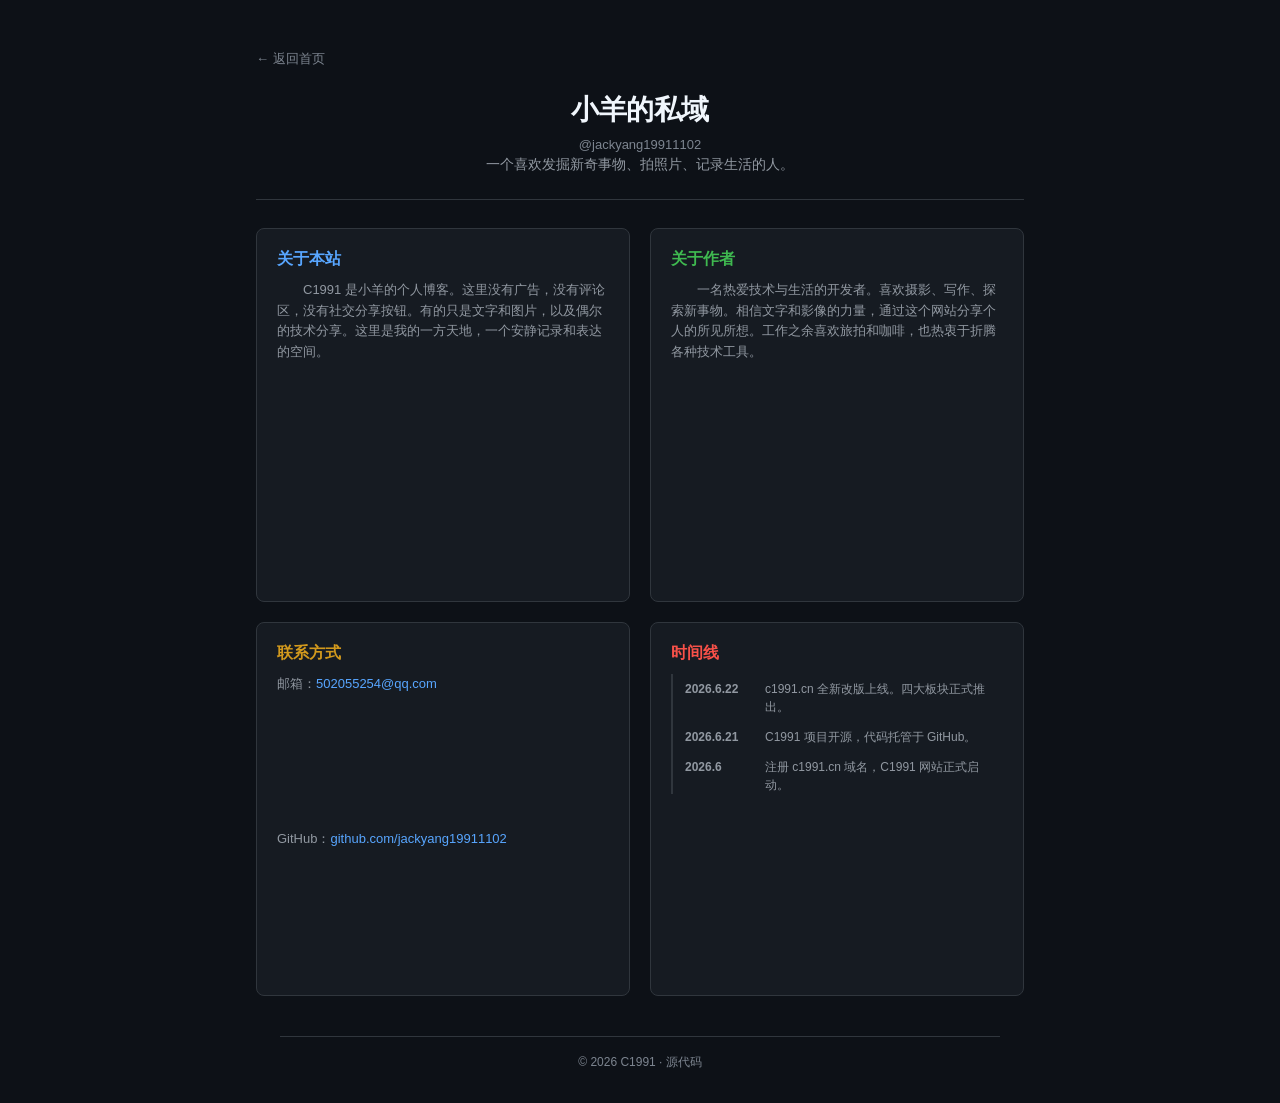
==== commit 7c89e8d7: "feat: redesign all pages with square rounded-corner card grid, first-line indent, white.png logo - i" ====
--- a/about.html
+++ b/about.html
@@ -24,45 +24,43 @@
     </div>
 
     <hr class="subpage-divider">
+	    <div class="card-grid cols-2">
 
-    <!-- About the site -->
-    <div class="about-section">
-      <h3>关于本站</h3>
-      <p>C1991 是小羊的个人博客。这里没有广告，没有评论区，没有社交分享按钮。有的只是文字和图片，以及偶尔的技术分享。这里是我的一方天地，一个安静记录和表达的空间。</p>
-    </div>
+	      <article class="sq-card accent-blue">
+	        <h3 class="sq-card-title">关于本站</h3>
+	        <p class="sq-card-desc">C1991 是小羊的个人博客。这里没有广告，没有评论区，没有社交分享按钮。有的只是文字和图片，以及偶尔的技术分享。这里是我的一方天地，一个安静记录和表达的空间。</p>
+	      </article>
 
-    <!-- About the author -->
-    <div class="about-section">
-      <h3>关于作者</h3>
-      <p>一名热爱技术与生活的开发者。喜欢摄影、写作、探索新事物。相信文字和影像的力量，通过这个网站分享个人的所见所想。工作之余喜欢旅拍和咖啡，也热衷于折腾各种技术工具。</p>
-    </div>
+	      <article class="sq-card accent-green">
+	        <h3 class="sq-card-title">关于作者</h3>
+	        <p class="sq-card-desc">一名热爱技术与生活的开发者。喜欢摄影、写作、探索新事物。相信文字和影像的力量，通过这个网站分享个人的所见所想。工作之余喜欢旅拍和咖啡，也热衷于折腾各种技术工具。</p>
+	      </article>
 
-    <!-- Contact -->
-    <div class="about-section">
-      <h3>联系方式</h3>
-      <p>邮箱：<a href="mailto:502055254@qq.com">502055254@qq.com</a></p>
-      <p>GitHub：<a href="https://github.com/jackyang19911102">github.com/jackyang19911102</a></p>
-    </div>
+	      <article class="sq-card accent-yellow">
+	        <h3 class="sq-card-title">联系方式</h3>
+	        <p class="sq-card-desc" style="text-indent:0">邮箱：<a href="mailto:502055254@qq.com">502055254@qq.com</a></p>
+	        <p class="sq-card-desc" style="text-indent:0">GitHub：<a href="https://github.com/jackyang19911102">github.com/jackyang19911102</a></p>
+	      </article>
 
-    <!-- Timeline -->
-    <div class="about-section">
-      <h3>时间线</h3>
-      <ul class="timeline">
-        <li>
-          <span class="year">2026.6.22</span>
-          <span class="event">c1991.cn 小羊的私域全新改版上线。四大板块（关于我、图文博客、我的作品、作者分享）正式推出。</span>
-        </li>
-        <li>
-          <span class="year">2026.6.21</span>
-          <span class="event">C1991 项目开源，代码托管于 GitHub。</span>
-        </li>
-        <li>
-          <span class="year">2026.6</span>
-          <span class="event">注册 c1991.cn 域名，C1991 网站正式启动。</span>
-        </li>
-      </ul>
-    </div>
+	      <article class="sq-card accent-red">
+	        <h3 class="sq-card-title">时间线</h3>
+	        <ul class="timeline timeline-compact">
+	          <li>
+	            <span class="year">2026.6.22</span>
+	            <span class="event">c1991.cn 全新改版上线。四大板块正式推出。</span>
+	          </li>
+	          <li>
+	            <span class="year">2026.6.21</span>
+	            <span class="event">C1991 项目开源，代码托管于 GitHub。</span>
+	          </li>
+	          <li>
+	            <span class="year">2026.6</span>
+	            <span class="event">注册 c1991.cn 域名，C1991 网站正式启动。</span>
+	          </li>
+	        </ul>
+	      </article>
 
+	    </div>
   </div>
 </main>
 
--- a/css/style.css
+++ b/css/style.css
@@ -3,24 +3,47 @@
    Dark mode, system fonts, utilitarian minimalism
    ============================================================ */
 
-/* ---- Design Tokens: GitHub Dark Mode ---- */
+/* ---- Design Tokens: GitHub Primer Dark Mode ---- */
 :root {
-  --color-canvas:       #0d1117;
-  --color-surface:      #161b22;
-  --color-border:       #30363d;
-  --color-border-muted: #21262d;
-  --color-text-primary: #e6edf3;
-  --color-text-secondary: #8b949e;
-  --color-text-tertiary: #6e7681;
-  --color-accent:       #58a6ff;
-  --color-accent-emphasis: #1f6feb;
-  --color-success:      #3fb950;
-  --color-danger:       #f85149;
-  --color-warning:      #d2991d;
-
+  /* Canvas */
+  --color-canvas:           #0d1117;
+  --color-canvas-inset:     #010409;
+  --color-surface:          #161b22;
+
+  /* Border */
+  --color-border:           #30363d;
+  --color-border-muted:     #21262d;
+
+  /* Text */
+  --color-text-primary:     #f0f6fc;
+  --color-text-secondary:   #9198a1;
+  --color-text-tertiary:    #7d8590;
+  --color-text-placeholder: #484f58;
+
+  /* Accent / Link */
+  --color-accent:           #58a6ff;
+  --color-accent-emphasis:  #1f6feb;
+
+  /* Semantic */
+  --color-success:          #3fb950;
+  --color-danger:           #f85149;
+  --color-warning:          #d2991d;
+
+  /* Button */
+  --color-btn-primary-bg:        #238636;
+  --color-btn-primary-hover-bg:  #29903ff;
+  --color-btn-primary-text:      #ffffff;
+
+  /* Semantic alpha backgrounds */
+  --color-warning-alpha:   rgba(210, 153, 29, 0.10);
+  --color-danger-alpha:    rgba(248, 81, 73, 0.10);
+  --color-accent-alpha:    rgba(88, 166, 255, 0.10);
+
+  /* Typography */
   --font-system: -apple-system, BlinkMacSystemFont, "Segoe UI", "Noto Sans", Helvetica, Arial, sans-serif, "Apple Color Emoji", "Segoe UI Emoji";
   --font-mono: ui-monospace, SFMono-Regular, "SF Mono", Menlo, Consolas, "Liberation Mono", monospace;
 
+  /* Radii & Easing */
   --radius-sm: 6px;
   --radius-md: 8px;
   --ease-out: cubic-bezier(0.33, 1, 0.68, 1);
@@ -64,6 +87,13 @@
 }
 
 /* Brand */
+.brand-logo {
+  display: block;
+  width: 180px;
+  height: auto;
+  margin: 0 auto;
+}
+
 .brand {
   font-family: var(--font-system);
   font-size: clamp(28px, 5vw, 36px);
@@ -339,6 +369,21 @@
   line-height: 1.6;
 }
 
+/* Compact timeline for cards */
+.timeline-compact li {
+  padding: 6px 0 6px 12px;
+}
+
+.timeline-compact .year {
+  font-size: 12px;
+  min-width: 64px;
+}
+
+.timeline-compact .event {
+  font-size: 12px;
+  line-height: 1.5;
+}
+
 /* ============================================================
    PHOTO BLOG — Card grid
    ============================================================ */
@@ -362,7 +407,7 @@
   transition: all 0.15s;
 }
 .tag-pill:hover { background: var(--color-border); color: var(--color-text-primary); }
-.tag-pill.active { background: var(--color-accent-emphasis); border-color: var(--color-accent-emphasis); color: #fff; }
+.tag-pill.active { background: var(--color-accent-emphasis); border-color: var(--color-accent-emphasis); color: var(--color-btn-primary-text); }
 
 .photo-grid {
   display: grid;
@@ -376,13 +421,15 @@
   flex-direction: column;
   gap: 8px;
   cursor: pointer;
+  color: inherit;
+  text-decoration: none;
   background: var(--color-surface);
   border: 1px solid var(--color-border);
   border-radius: var(--radius-sm);
   overflow: hidden;
   transition: border-color 0.15s;
 }
-.photo-card:hover { border-color: var(--color-text-tertiary); }
+.photo-card:hover { border-color: var(--color-text-tertiary); text-decoration: none; }
 
 .photo-card .card-image {
   width: 100%;
@@ -518,9 +565,9 @@
   border-radius: 2em;
 }
 
-.share-priority.pin { color: var(--color-warning); background: rgba(210, 153, 29, 0.10); }
-.share-priority.hot { color: var(--color-danger); background: rgba(248, 81, 73, 0.10); }
-.share-priority.new { color: var(--color-accent); background: rgba(88, 166, 255, 0.10); }
+.share-priority.pin { color: var(--color-warning); background: var(--color-warning-alpha); }
+.share-priority.hot { color: var(--color-danger); background: var(--color-danger-alpha); }
+.share-priority.new { color: var(--color-accent); background: var(--color-accent-alpha); }
 
 .share-list { display: flex; flex-direction: column; }
 
@@ -942,6 +989,38 @@
 
 .post-detail .content p { margin-bottom: 12px; }
 .post-detail .content img { max-width: 100%; border-radius: var(--radius-sm); margin: 16px 0; cursor: zoom-in; }
+
+/* Image watermark wrapper */
+.img-watermark {
+  position: relative; display: inline-block;
+  max-width: 100%; vertical-align: top;
+}
+.img-watermark::after {
+  content: 'c1991';
+  position: absolute; bottom: 10px; right: 10px;
+  font-family: var(--font-mono);
+  font-size: 11px; font-weight: 500;
+  color: rgba(240, 246, 252, 0.12);
+  pointer-events: none; user-select: none;
+  letter-spacing: 0.02em;
+  text-shadow: 0 1px 2px rgba(0, 0, 0, 0.55);
+}
+.img-watermark img {
+  display: block; max-width: 100%;
+}
+/* Cover image wrapper */
+.cover-img-wrap {
+  display: block; width: 100%;
+  margin-bottom: 24px; cursor: zoom-in;
+}
+.cover-img-wrap .cover-image { margin-bottom: 0; }
+/* Lightbox watermark */
+.lightbox .img-watermark::after {
+  bottom: 16px; right: 16px;
+  font-size: 14px;
+  color: rgba(240, 246, 252, 0.18);
+}
+
 .post-detail .content blockquote { border-left: 3px solid var(--color-border); margin: 12px 0; padding: 4px 0 4px 16px; color: var(--color-text-secondary); }
 .post-detail .content code { font-family: var(--font-mono); font-size: 0.9em; background: var(--color-border-muted); padding: 2px 6px; border-radius: 4px; color: var(--color-text-secondary); }
 .post-detail .content pre { background: var(--color-canvas); border: 1px solid var(--color-border); padding: 16px; border-radius: var(--radius-sm); overflow-x: auto; margin: 12px 0; }
@@ -969,6 +1048,40 @@
 
 .post-footer .author-info .name { font-weight: 600; font-size: 13px; }
 .post-footer .author-info .desc { font-size: 12px; font-weight: 400; color: var(--color-text-tertiary); }
+
+/* ============================================================
+   LIGHTBOX — Image zoom overlay
+   ============================================================ */
+.lightbox {
+  position: fixed; inset: 0;
+  background: rgba(0, 0, 0, 0.88);
+  z-index: 1000;
+  display: flex; align-items: center; justify-content: center;
+  opacity: 0; visibility: hidden;
+  transition: opacity 0.25s var(--ease-out), visibility 0s 0.25s;
+}
+
+.lightbox.open {
+  opacity: 1; visibility: visible;
+  transition: opacity 0.25s var(--ease-out), visibility 0s 0s;
+}
+
+.lightbox .close {
+  position: absolute; top: 20px; right: 24px;
+  font-size: 36px; font-weight: 300; line-height: 1;
+  color: rgba(240, 246, 252, 0.55);
+  background: none; border: none; cursor: pointer;
+  z-index: 1001; padding: 8px;
+  transition: color 0.15s;
+}
+.lightbox .close:hover { color: var(--color-btn-primary-text); }
+
+.lightbox img {
+  max-width: 90vw; max-height: 85vh;
+  object-fit: contain;
+  border-radius: var(--radius-md);
+  box-shadow: 0 16px 48px rgba(0, 0, 0, 0.45);
+}
 
 /* ============================================================
    FOCUS & REDUCED MOTION
@@ -1021,3 +1134,304 @@
   .subpage-desc { font-size: 13px; }
   .ref-grid { grid-template-columns: 1fr; }
 }
+
+/* ============================================================
+   PLACEHOLDER / EMPTY-STATE SURFACES
+   ============================================================ */
+.placeholder-surface {
+  background: var(--color-canvas-inset);
+}
+
+.placeholder-icon {
+  display: flex;
+  align-items: center;
+  justify-content: center;
+  color: var(--color-text-placeholder);
+  background: var(--color-canvas-inset);
+}
+
+.placeholder-text {
+  color: var(--color-text-placeholder);
+  font-size: 13px;
+  font-weight: 400;
+}
+
+/* ============================================================
+   CARD GRID SYSTEM — Square rounded-corner cards
+   ============================================================ */
+.card-grid {
+  display: grid;
+  grid-template-columns: repeat(3, 1fr);
+  gap: 20px;
+  width: 100%;
+}
+
+.card-grid.cols-2 {
+  grid-template-columns: repeat(2, 1fr);
+}
+
+/* Base card */
+.sq-card {
+  background: var(--color-surface);
+  border: 1px solid var(--color-border);
+  border-radius: var(--radius-md);
+  padding: 20px;
+  display: flex;
+  flex-direction: column;
+  gap: 10px;
+  aspect-ratio: 1 / 1;
+  overflow: hidden;
+  transition: border-color 0.15s var(--ease-out);
+}
+
+.sq-card:hover {
+  border-color: var(--color-text-tertiary);
+}
+
+.sq-card-title {
+  font-size: 16px;
+  font-weight: 600;
+  color: var(--color-text-primary);
+  line-height: 1.3;
+}
+
+.sq-card-desc {
+  font-size: 13px;
+  font-weight: 400;
+  color: var(--color-text-secondary);
+  line-height: 1.6;
+  text-indent: 2em;
+  flex: 1;
+  min-height: 0;
+  overflow: hidden;
+}
+
+.sq-card-meta {
+  display: flex;
+  align-items: center;
+  gap: 8px;
+  font-size: 11px;
+  color: var(--color-text-tertiary);
+  flex-shrink: 0;
+}
+
+.sq-card-tag {
+  font-weight: 500;
+}
+
+/* Card accent colors */
+.sq-card.accent-blue  .sq-card-title { color: var(--color-accent); }
+.sq-card.accent-green .sq-card-title { color: var(--color-success); }
+.sq-card.accent-yellow .sq-card-title { color: var(--color-warning); }
+.sq-card.accent-red   .sq-card-title { color: var(--color-danger); }
+.sq-card.accent-purple .sq-card-title { color: #a371f7; }
+.sq-card.accent-teal  .sq-card-title { color: #56d4dd; }
+.sq-card.accent-blue  .sq-card-tag { color: var(--color-accent); }
+.sq-card.accent-green .sq-card-tag { color: var(--color-success); }
+.sq-card.accent-yellow .sq-card-tag { color: var(--color-warning); }
+.sq-card.accent-red   .sq-card-tag { color: var(--color-danger); }
+
+/* Card rank number */
+.sq-card-rank {
+  font-family: var(--font-mono);
+  font-size: 18px;
+  font-weight: 700;
+  flex-shrink: 0;
+}
+
+/* Priority badge */
+.sq-card-badge {
+  display: inline-flex;
+  align-items: center;
+  font-size: 11px;
+  font-weight: 600;
+  padding: 3px 10px;
+  border-radius: 12px;
+  flex-shrink: 0;
+}
+
+.sq-card-badge.pin {
+  color: var(--color-warning);
+  background: var(--color-warning-alpha);
+}
+
+.sq-card-badge.hot {
+  color: var(--color-danger);
+  background: var(--color-danger-alpha);
+}
+
+.sq-card-badge.new {
+  color: var(--color-accent);
+  background: var(--color-accent-alpha);
+}
+
+/* Card top row (rank + badge) */
+.sq-card-top {
+  display: flex;
+  align-items: center;
+  gap: 8px;
+  flex-shrink: 0;
+}
+
+/* Ghost card (empty state) */
+.sq-card.ghost {
+  justify-content: center;
+  align-items: center;
+  gap: 12px;
+  color: var(--color-text-tertiary);
+}
+
+.sq-card.ghost .ghost-icon {
+  opacity: 0.4;
+}
+
+.sq-card.ghost .ghost-text {
+  font-size: 14px;
+  color: var(--color-text-tertiary);
+}
+
+.sq-card.ghost .ghost-sub {
+  font-size: 12px;
+  color: var(--color-text-placeholder);
+}
+
+/* Novel list inside card */
+.novel-list-mini {
+  display: flex;
+  flex-direction: column;
+  gap: 8px;
+  flex: 1;
+  overflow: hidden;
+}
+
+.novel-row {
+  display: flex;
+  align-items: center;
+  gap: 8px;
+}
+
+.novel-dot {
+  width: 6px;
+  height: 6px;
+  border-radius: 50%;
+  flex-shrink: 0;
+}
+
+.novel-name {
+  font-size: 14px;
+  font-weight: 600;
+  color: var(--color-text-primary);
+  white-space: nowrap;
+}
+
+.novel-status {
+  font-size: 11px;
+  color: var(--color-text-tertiary);
+  margin-left: auto;
+  white-space: nowrap;
+}
+
+/* Mini visual grid inside card */
+.visual-grid-mini {
+  display: grid;
+  grid-template-columns: 1fr 1fr;
+  gap: 8px;
+  flex: 1;
+}
+
+.visual-thumb {
+  aspect-ratio: 4 / 3;
+  background: var(--color-canvas-inset);
+  border-radius: 4px;
+  display: flex;
+  align-items: center;
+  justify-content: center;
+  font-size: 20px;
+}
+
+/* Project list inside card */
+.project-list-mini {
+  display: flex;
+  flex-direction: column;
+  gap: 8px;
+  flex: 1;
+  overflow: hidden;
+}
+
+/* Card link wrapper */
+a.sq-card {
+  text-decoration: none;
+  color: inherit;
+}
+
+a.sq-card:hover {
+  text-decoration: none;
+  border-color: var(--color-text-tertiary);
+}
+
+/* Blog card — square image + text body */
+.sq-card.blog-card {
+  aspect-ratio: auto;
+  padding: 0;
+  gap: 0;
+  overflow: hidden;
+}
+
+.blog-card .card-image {
+  width: 100%;
+  aspect-ratio: 1 / 1;
+  object-fit: cover;
+  background: var(--color-canvas-inset);
+  flex-shrink: 0;
+}
+
+.blog-card .card-body {
+  display: flex;
+  flex-direction: column;
+  gap: 4px;
+  padding: 12px 14px;
+}
+
+.blog-card .card-title {
+  font-size: 14px;
+  font-weight: 600;
+  color: var(--color-text-primary);
+  line-height: 1.4;
+}
+
+.blog-card .card-meta-row {
+  display: flex;
+  align-items: center;
+  gap: 8px;
+}
+
+.blog-card .card-date {
+  font-size: 11px;
+  color: var(--color-text-tertiary);
+}
+
+.blog-card .card-tag {
+  font-size: 11px;
+  color: var(--color-text-tertiary);
+}
+
+/* ============================================================
+   RESPONSIVE — Card grid
+   ============================================================ */
+@media (max-width: 800px) {
+  .card-grid,
+  .card-grid.cols-2 {
+    grid-template-columns: repeat(2, 1fr);
+  }
+}
+
+@media (max-width: 500px) {
+  .card-grid,
+  .card-grid.cols-2 {
+    grid-template-columns: 1fr;
+  }
+  .sq-card {
+    aspect-ratio: auto;
+    min-height: 240px;
+  }
+}
